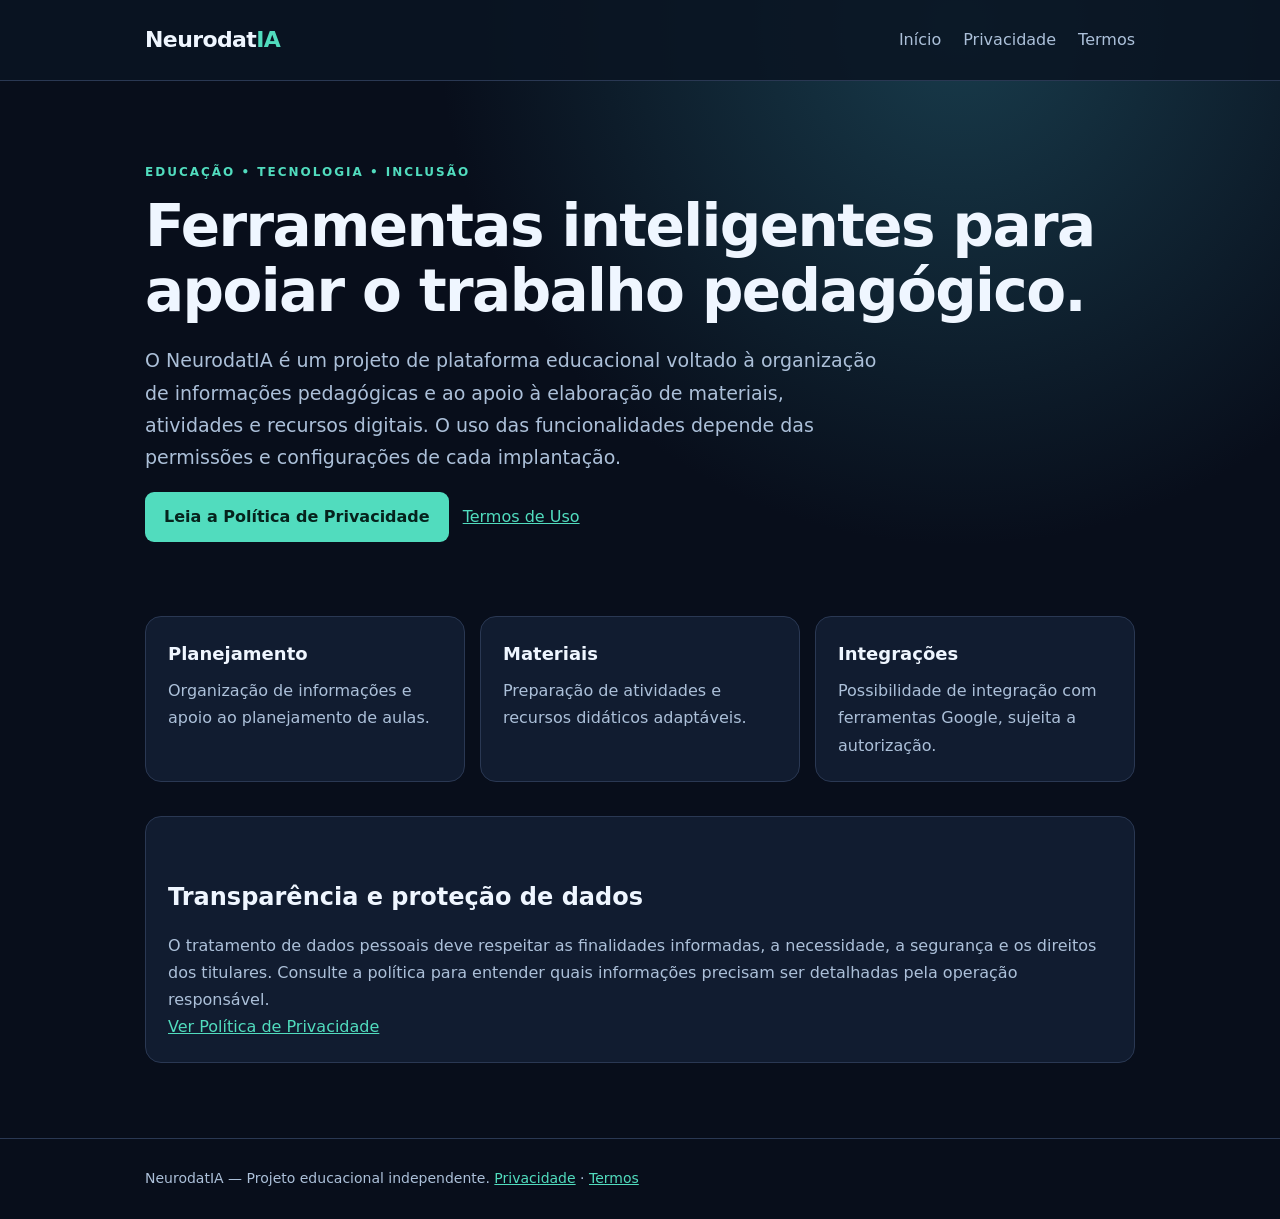
==== index.html @ 4f95ed51 "Add files via upload" ====
<!doctype html><html lang="pt-BR"><head><meta charset="utf-8"><meta name="viewport" content="width=device-width,initial-scale=1"><meta name="description" content="NeurodatIA: plataforma educacional de apoio ao planejamento pedagógico, adaptação de atividades e recursos digitais."><title>NeurodatIA | Plataforma educacional</title><link rel="stylesheet" href="style.css"></head><body><header><nav class="wrap"><a class="brand" href="index.html">Neurodat<span>IA</span></a><div class="links"><a href="index.html">Início</a><a href="privacidade.html">Privacidade</a><a href="termos.html">Termos</a></div></nav></header><main class="wrap"><div class="hero"><div class="eyebrow">Educação • Tecnologia • Inclusão</div><h1>Ferramentas inteligentes para apoiar o trabalho pedagógico.</h1><p class="lead">O NeurodatIA é um projeto de plataforma educacional voltado à organização de informações pedagógicas e ao apoio à elaboração de materiais, atividades e recursos digitais. O uso das funcionalidades depende das permissões e configurações de cada implantação.</p><a class="button" href="privacidade.html">Leia a Política de Privacidade</a><a class="secondary" href="termos.html">Termos de Uso</a></div><div class="grid"><div class="panel"><h3>Planejamento</h3><p>Organização de informações e apoio ao planejamento de aulas.</p></div><div class="panel"><h3>Materiais</h3><p>Preparação de atividades e recursos didáticos adaptáveis.</p></div><div class="panel"><h3>Integrações</h3><p>Possibilidade de integração com ferramentas Google, sujeita a autorização.</p></div></div><section class="panel"><h2>Transparência e proteção de dados</h2><p>O tratamento de dados pessoais deve respeitar as finalidades informadas, a necessidade, a segurança e os direitos dos titulares. Consulte a política para entender quais informações precisam ser detalhadas pela operação responsável.</p><p><a href="privacidade.html">Ver Política de Privacidade</a></p></section></main><footer><div class="wrap">NeurodatIA — Projeto educacional independente. <a href="privacidade.html">Privacidade</a> · <a href="termos.html">Termos</a></div></footer></body></html>
---- style.css ----
:root{color-scheme:dark;--bg:#080e1b;--panel:#111c30;--line:#2a3853;--txt:#eff6ff;--muted:#acc0d9;--accent:#51dcbe}*{box-sizing:border-box}body{margin:0;background:radial-gradient(circle at 75% 2%,#183b4b,transparent 34%),var(--bg);font:16px/1.7 system-ui,-apple-system,Segoe UI,sans-serif;color:var(--txt)}a{color:var(--accent)}.wrap{width:min(100% - 40px,990px);margin:auto}header{border-bottom:1px solid var(--line);background:#0a1422dd}nav{min-height:80px;display:flex;justify-content:space-between;align-items:center;gap:22px;flex-wrap:wrap}.brand{font-size:22px;font-weight:800;letter-spacing:-.6px;text-decoration:none;color:var(--txt)}.brand span{color:var(--accent)}.links{display:flex;gap:22px;flex-wrap:wrap}.links a{text-decoration:none;color:var(--muted)}.links a:hover{color:var(--accent)}main{padding:65px 0 75px}h1{font-size:clamp(34px,5vw,58px);line-height:1.12;letter-spacing:-1.6px;margin:12px 0 20px}h2{font-size:24px;margin:38px 0 14px}h3{font-size:18px}p,li{color:var(--muted)}.eyebrow{color:var(--accent);text-transform:uppercase;letter-spacing:2px;font-weight:700;font-size:12px}.lead{font-size:19px;max-width:740px}.hero{padding:16px 0 40px}.pill{background:#143b41;color:#99ffe6;border:1px solid #27635d;display:inline-block;border-radius:999px;padding:4px 13px;font-size:13px}.grid{display:grid;grid-template-columns:repeat(3,minmax(0,1fr));gap:15px;margin:34px 0}.panel{background:var(--panel);border:1px solid var(--line);border-radius:16px;padding:22px}.panel h3{margin:0 0 8px}.panel p{margin:0}.article{max-width:820px}.article section{border-bottom:1px solid var(--line);padding-bottom:15px}.notice{background:#352c1d;border:1px solid #745523;color:#ffe2a3;padding:16px 18px;border-radius:12px}.notice strong{color:#fff0c9}footer{border-top:1px solid var(--line);padding:28px 0;color:var(--muted);font-size:14px}.button{display:inline-block;text-decoration:none;color:#06231d;background:var(--accent);padding:11px 19px;border-radius:9px;font-weight:700}.secondary{display:inline-block;margin-left:14px}@media(max-width:700px){.grid{grid-template-columns:1fr}nav{padding:17px 0}main{padding:35px 0}.secondary{margin:14px 0 0;display:block}}
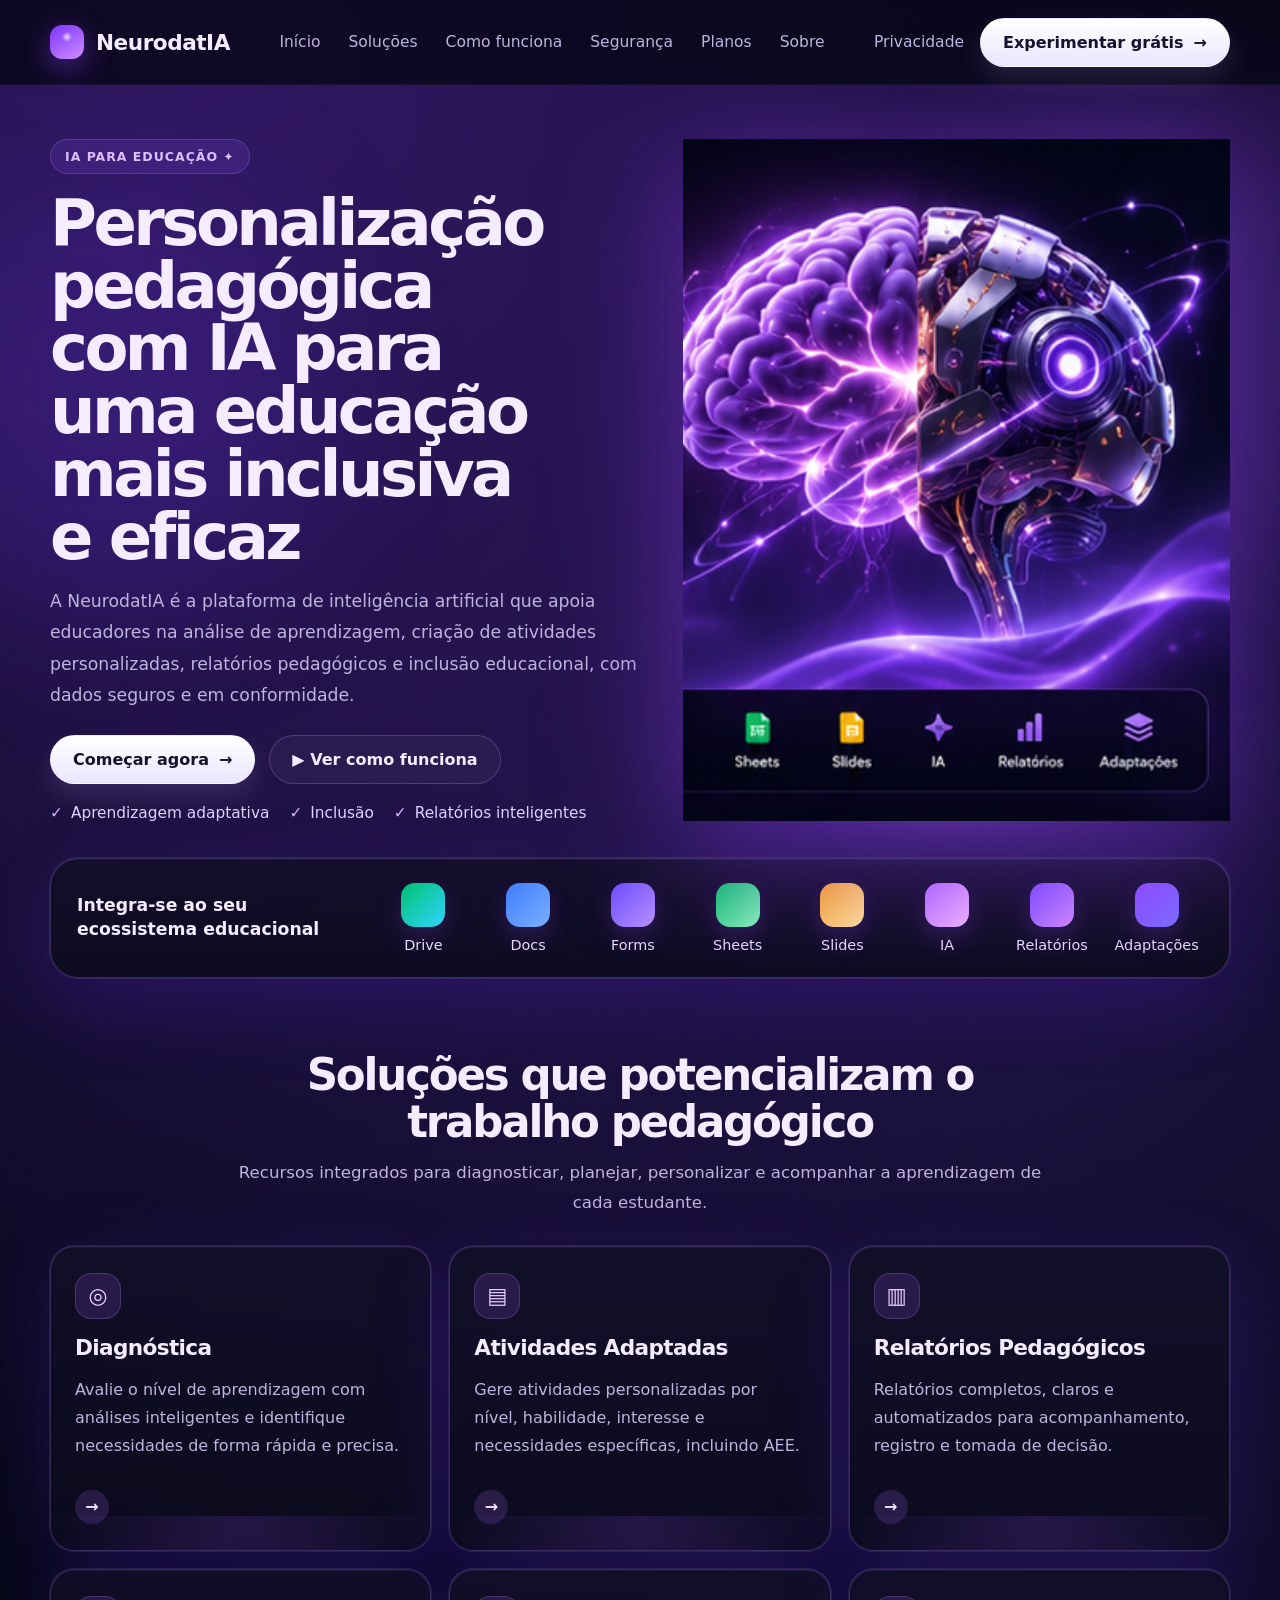
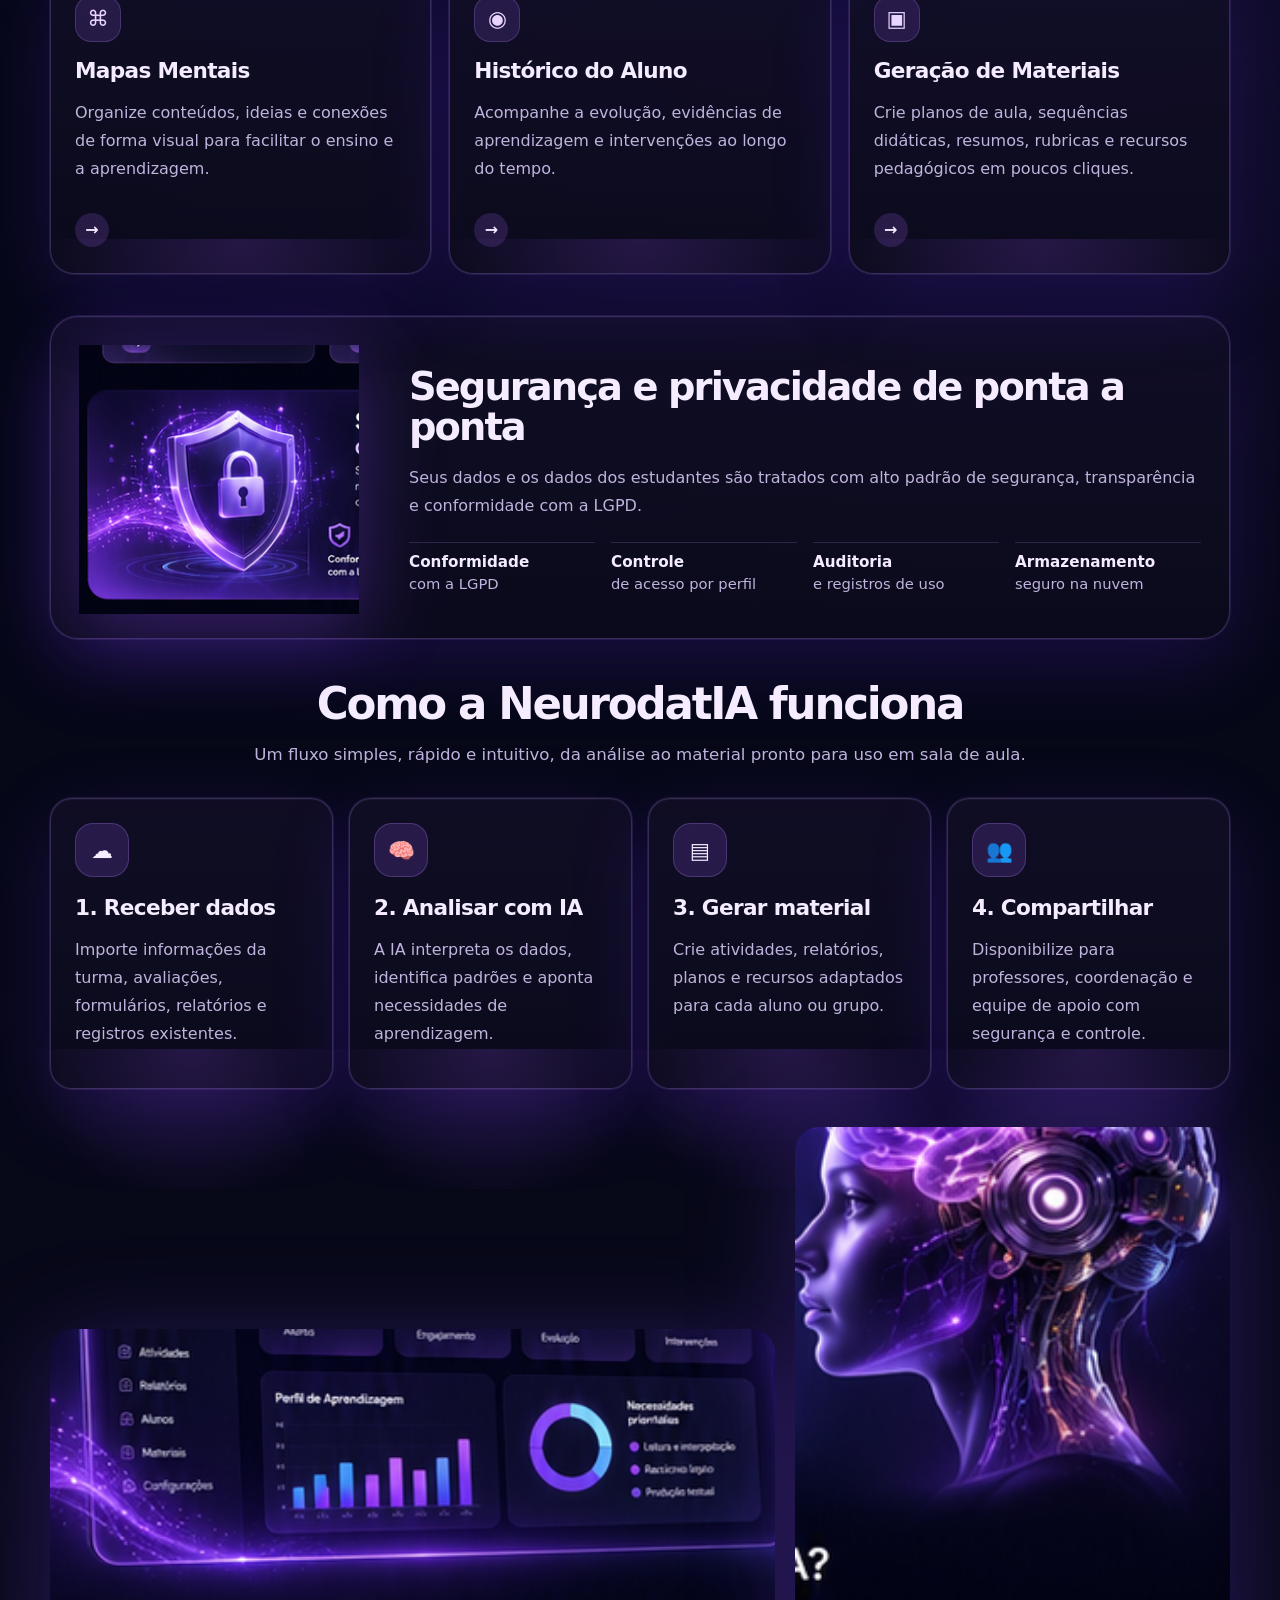
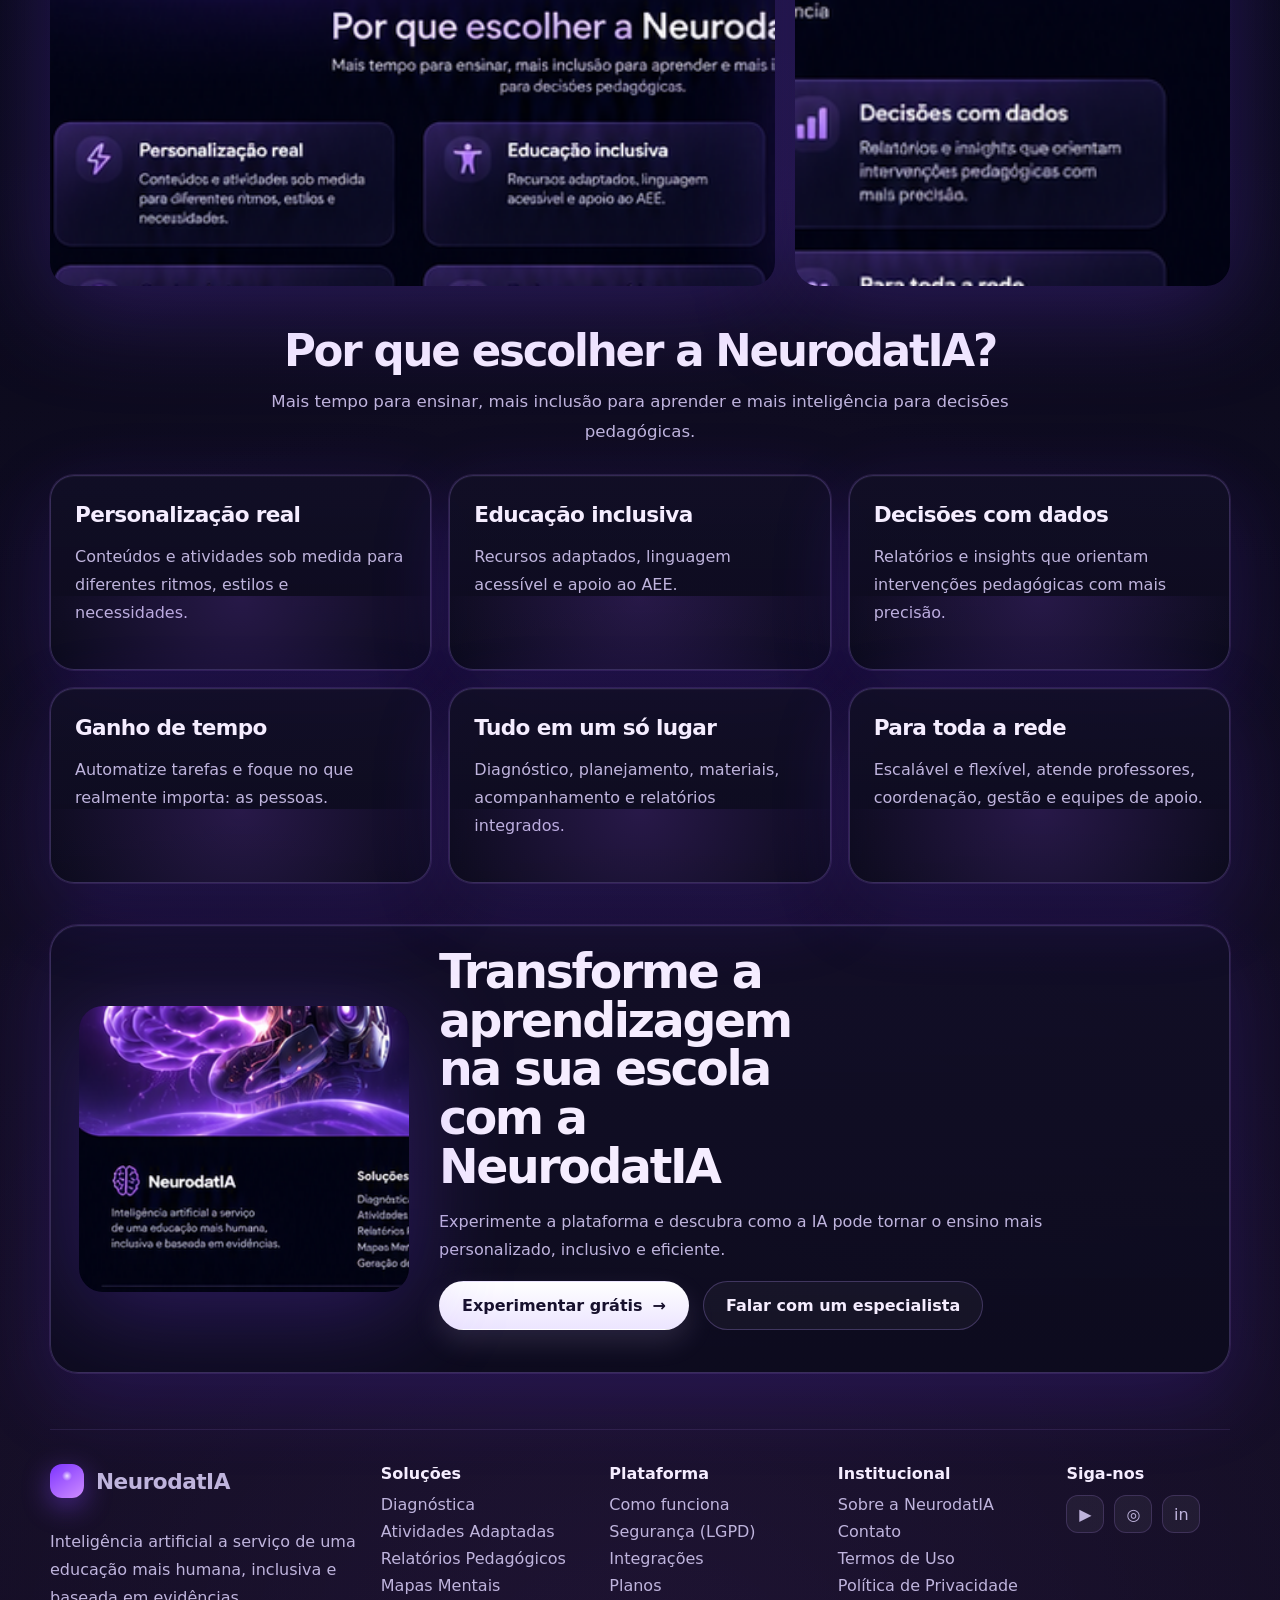
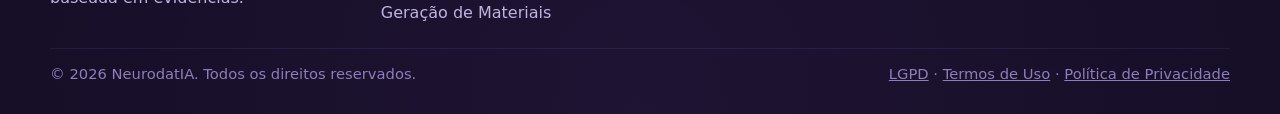
==== commit 1545b5ad: "Add files via upload" ====
--- a/index.html
+++ b/index.html
@@ -1 +1,203 @@
-<!doctype html><html lang="pt-BR"><head><meta charset="utf-8"><meta name="viewport" content="width=device-width,initial-scale=1"><meta name="description" content="NeurodatIA: plataforma educacional de apoio ao planejamento pedagógico, adaptação de atividades e recursos digitais."><title>NeurodatIA | Plataforma educacional</title><link rel="stylesheet" href="style.css"></head><body><header><nav class="wrap"><a class="brand" href="index.html">Neurodat<span>IA</span></a><div class="links"><a href="index.html">Início</a><a href="privacidade.html">Privacidade</a><a href="termos.html">Termos</a></div></nav></header><main class="wrap"><div class="hero"><div class="eyebrow">Educação • Tecnologia • Inclusão</div><h1>Ferramentas inteligentes para apoiar o trabalho pedagógico.</h1><p class="lead">O NeurodatIA é um projeto de plataforma educacional voltado à organização de informações pedagógicas e ao apoio à elaboração de materiais, atividades e recursos digitais. O uso das funcionalidades depende das permissões e configurações de cada implantação.</p><a class="button" href="privacidade.html">Leia a Política de Privacidade</a><a class="secondary" href="termos.html">Termos de Uso</a></div><div class="grid"><div class="panel"><h3>Planejamento</h3><p>Organização de informações e apoio ao planejamento de aulas.</p></div><div class="panel"><h3>Materiais</h3><p>Preparação de atividades e recursos didáticos adaptáveis.</p></div><div class="panel"><h3>Integrações</h3><p>Possibilidade de integração com ferramentas Google, sujeita a autorização.</p></div></div><section class="panel"><h2>Transparência e proteção de dados</h2><p>O tratamento de dados pessoais deve respeitar as finalidades informadas, a necessidade, a segurança e os direitos dos titulares. Consulte a política para entender quais informações precisam ser detalhadas pela operação responsável.</p><p><a href="privacidade.html">Ver Política de Privacidade</a></p></section></main><footer><div class="wrap">NeurodatIA — Projeto educacional independente. <a href="privacidade.html">Privacidade</a> · <a href="termos.html">Termos</a></div></footer></body></html>
+<!doctype html>
+<html lang="pt-BR">
+<head>
+  <meta charset="utf-8">
+  <meta name="viewport" content="width=device-width, initial-scale=1">
+  <meta name="description" content="NeurodatIA: plataforma de IA para personalização pedagógica, inclusão, relatórios e geração de materiais educacionais.">
+  <title>NeurodatIA | Personalização pedagógica com IA</title>
+  <link rel="stylesheet" href="style.css">
+</head>
+<body>
+  <div class="site-shell">
+    <header class="site-header">
+      <div class="wrap nav-wrap">
+        <a class="brand" href="index.html" aria-label="NeurodatIA">
+          <span class="brand-mark"></span>
+          <span class="brand-text">NeurodatIA</span>
+        </a>
+        <nav class="main-nav" aria-label="principal">
+          <a href="#inicio">Início</a>
+          <a href="#solucoes">Soluções</a>
+          <a href="#como-funciona">Como funciona</a>
+          <a href="#seguranca">Segurança</a>
+          <a href="#planos">Planos</a>
+          <a href="#sobre">Sobre</a>
+        </nav>
+        <div class="nav-actions">
+          <a class="ghost-link" href="privacidade.html">Privacidade</a>
+          <a class="button button-light" href="#cta-final">Experimentar grátis <span>→</span></a>
+        </div>
+      </div>
+    </header>
+
+    <main>
+      <section class="hero wrap" id="inicio">
+        <div class="hero-copy">
+          <div class="pill">IA PARA EDUCAÇÃO ✦</div>
+          <h1>Personalização pedagógica com IA para uma educação mais inclusiva e eficaz</h1>
+          <p class="lead">A NeurodatIA é a plataforma de inteligência artificial que apoia educadores na análise de aprendizagem, criação de atividades personalizadas, relatórios pedagógicos e inclusão educacional, com dados seguros e em conformidade.</p>
+          <div class="hero-actions">
+            <a class="button button-light" href="#cta-final">Começar agora <span>→</span></a>
+            <a class="button button-outline" href="#como-funciona">▶ Ver como funciona</a>
+          </div>
+          <ul class="check-list">
+            <li>Aprendizagem adaptativa</li>
+            <li>Inclusão</li>
+            <li>Relatórios inteligentes</li>
+          </ul>
+        </div>
+        <div class="hero-art">
+          <img src="assets/hero-brain.png" alt="Cérebro humano fundindo com cérebro robótico" loading="eager">
+        </div>
+      </section>
+
+      <section class="integrations wrap glass-panel">
+        <div class="integration-title">Integra-se ao seu<br>ecossistema educacional</div>
+        <div class="integration-items">
+          <div class="integration-item"><span class="icon-square drive"></span><span>Drive</span></div>
+          <div class="integration-item"><span class="icon-square docs"></span><span>Docs</span></div>
+          <div class="integration-item"><span class="icon-square forms"></span><span>Forms</span></div>
+          <div class="integration-item"><span class="icon-square sheets"></span><span>Sheets</span></div>
+          <div class="integration-item"><span class="icon-square slides"></span><span>Slides</span></div>
+          <div class="integration-item"><span class="icon-square ia"></span><span>IA</span></div>
+          <div class="integration-item"><span class="icon-square report"></span><span>Relatórios</span></div>
+          <div class="integration-item"><span class="icon-square layers"></span><span>Adaptações</span></div>
+        </div>
+      </section>
+
+      <section class="section wrap" id="solucoes">
+        <div class="section-head center">
+          <h2>Soluções que potencializam o trabalho pedagógico</h2>
+          <p>Recursos integrados para diagnosticar, planejar, personalizar e acompanhar a aprendizagem de cada estudante.</p>
+        </div>
+        <div class="feature-grid three-col">
+          <article class="feature-card"><span class="card-icon">◎</span><h3>Diagnóstica</h3><p>Avalie o nível de aprendizagem com análises inteligentes e identifique necessidades de forma rápida e precisa.</p><a href="#cta-final">→</a></article>
+          <article class="feature-card"><span class="card-icon">▤</span><h3>Atividades Adaptadas</h3><p>Gere atividades personalizadas por nível, habilidade, interesse e necessidades específicas, incluindo AEE.</p><a href="#cta-final">→</a></article>
+          <article class="feature-card"><span class="card-icon">▥</span><h3>Relatórios Pedagógicos</h3><p>Relatórios completos, claros e automatizados para acompanhamento, registro e tomada de decisão.</p><a href="#cta-final">→</a></article>
+          <article class="feature-card"><span class="card-icon">⌘</span><h3>Mapas Mentais</h3><p>Organize conteúdos, ideias e conexões de forma visual para facilitar o ensino e a aprendizagem.</p><a href="#cta-final">→</a></article>
+          <article class="feature-card"><span class="card-icon">◉</span><h3>Histórico do Aluno</h3><p>Acompanhe a evolução, evidências de aprendizagem e intervenções ao longo do tempo.</p><a href="#cta-final">→</a></article>
+          <article class="feature-card"><span class="card-icon">▣</span><h3>Geração de Materiais</h3><p>Crie planos de aula, sequências didáticas, resumos, rubricas e recursos pedagógicos em poucos cliques.</p><a href="#cta-final">→</a></article>
+        </div>
+      </section>
+
+      <section class="section wrap" id="seguranca">
+        <div class="security-panel glass-panel">
+          <div class="security-art">
+            <img src="assets/security-shield.png" alt="Escudo de segurança e privacidade" loading="lazy">
+          </div>
+          <div class="security-copy">
+            <h2>Segurança e privacidade de ponta a ponta</h2>
+            <p>Seus dados e os dados dos estudantes são tratados com alto padrão de segurança, transparência e conformidade com a LGPD.</p>
+            <div class="mini-features">
+              <div><strong>Conformidade</strong><span>com a LGPD</span></div>
+              <div><strong>Controle</strong><span>de acesso por perfil</span></div>
+              <div><strong>Auditoria</strong><span>e registros de uso</span></div>
+              <div><strong>Armazenamento</strong><span>seguro na nuvem</span></div>
+            </div>
+          </div>
+        </div>
+      </section>
+
+      <section class="section wrap" id="como-funciona">
+        <div class="section-head center">
+          <h2>Como a NeurodatIA funciona</h2>
+          <p>Um fluxo simples, rápido e intuitivo, da análise ao material pronto para uso em sala de aula.</p>
+        </div>
+        <div class="steps-grid">
+          <article class="step-card"><div class="step-icon">☁</div><h3>1. Receber dados</h3><p>Importe informações da turma, avaliações, formulários, relatórios e registros existentes.</p></article>
+          <article class="step-card"><div class="step-icon">🧠</div><h3>2. Analisar com IA</h3><p>A IA interpreta os dados, identifica padrões e aponta necessidades de aprendizagem.</p></article>
+          <article class="step-card"><div class="step-icon">▤</div><h3>3. Gerar material</h3><p>Crie atividades, relatórios, planos e recursos adaptados para cada aluno ou grupo.</p></article>
+          <article class="step-card"><div class="step-icon">👥</div><h3>4. Compartilhar</h3><p>Disponibilize para professores, coordenação e equipe de apoio com segurança e controle.</p></article>
+        </div>
+      </section>
+
+      <section class="section wrap showcase">
+        <div class="dashboard-panel">
+          <img src="assets/dashboard-preview.png" alt="Prévia do painel da plataforma NeurodatIA" loading="lazy">
+        </div>
+        <div class="profile-art">
+          <img src="assets/profile-brain.png" alt="Perfil humano com cérebro robótico iluminado" loading="lazy">
+        </div>
+      </section>
+
+      <section class="section wrap" id="sobre">
+        <div class="section-head center">
+          <h2>Por que escolher a NeurodatIA?</h2>
+          <p>Mais tempo para ensinar, mais inclusão para aprender e mais inteligência para decisões pedagógicas.</p>
+        </div>
+        <div class="feature-grid benefits-grid">
+          <article class="benefit-card"><h3>Personalização real</h3><p>Conteúdos e atividades sob medida para diferentes ritmos, estilos e necessidades.</p></article>
+          <article class="benefit-card"><h3>Educação inclusiva</h3><p>Recursos adaptados, linguagem acessível e apoio ao AEE.</p></article>
+          <article class="benefit-card"><h3>Decisões com dados</h3><p>Relatórios e insights que orientam intervenções pedagógicas com mais precisão.</p></article>
+          <article class="benefit-card"><h3>Ganho de tempo</h3><p>Automatize tarefas e foque no que realmente importa: as pessoas.</p></article>
+          <article class="benefit-card"><h3>Tudo em um só lugar</h3><p>Diagnóstico, planejamento, materiais, acompanhamento e relatórios integrados.</p></article>
+          <article class="benefit-card"><h3>Para toda a rede</h3><p>Escalável e flexível, atende professores, coordenação, gestão e equipes de apoio.</p></article>
+        </div>
+      </section>
+
+      <section class="section wrap" id="cta-final">
+        <div class="cta-panel glass-panel">
+          <div class="cta-art"><img src="assets/cta-brain.png" alt="Cérebro biológico e robótico" loading="lazy"></div>
+          <div class="cta-copy">
+            <h2>Transforme a aprendizagem na sua escola com a NeurodatIA</h2>
+            <p>Experimente a plataforma e descubra como a IA pode tornar o ensino mais personalizado, inclusivo e eficiente.</p>
+            <div class="hero-actions">
+              <a class="button button-light" href="mailto:zeckyma@gmail.com?subject=Quero%20testar%20o%20NeurodatIA">Experimentar grátis <span>→</span></a>
+              <a class="button button-outline" href="mailto:zeckyma@gmail.com?subject=Falar%20com%20um%20especialista">Falar com um especialista</a>
+            </div>
+          </div>
+        </div>
+      </section>
+    </main>
+
+    <footer class="site-footer" id="planos">
+      <div class="wrap footer-grid">
+        <div>
+          <a class="brand footer-brand" href="index.html"><span class="brand-mark"></span><span class="brand-text">NeurodatIA</span></a>
+          <p>Inteligência artificial a serviço de uma educação mais humana, inclusiva e baseada em evidências.</p>
+        </div>
+        <div>
+          <h3>Soluções</h3>
+          <ul>
+            <li>Diagnóstica</li>
+            <li>Atividades Adaptadas</li>
+            <li>Relatórios Pedagógicos</li>
+            <li>Mapas Mentais</li>
+            <li>Geração de Materiais</li>
+          </ul>
+        </div>
+        <div>
+          <h3>Plataforma</h3>
+          <ul>
+            <li><a href="#como-funciona">Como funciona</a></li>
+            <li><a href="#seguranca">Segurança (LGPD)</a></li>
+            <li>Integrações</li>
+            <li>Planos</li>
+          </ul>
+        </div>
+        <div>
+          <h3>Institucional</h3>
+          <ul>
+            <li><a href="#sobre">Sobre a NeurodatIA</a></li>
+            <li><a href="mailto:zeckyma@gmail.com">Contato</a></li>
+            <li><a href="termos.html">Termos de Uso</a></li>
+            <li><a href="privacidade.html">Política de Privacidade</a></li>
+          </ul>
+        </div>
+        <div>
+          <h3>Siga-nos</h3>
+          <div class="socials">
+            <a href="#" aria-label="YouTube">▶</a>
+            <a href="#" aria-label="Instagram">◎</a>
+            <a href="#" aria-label="LinkedIn">in</a>
+          </div>
+        </div>
+      </div>
+      <div class="wrap footer-bottom">
+        <span>© 2026 NeurodatIA. Todos os direitos reservados.</span>
+        <span><a href="privacidade.html">LGPD</a> · <a href="termos.html">Termos de Uso</a> · <a href="privacidade.html">Política de Privacidade</a></span>
+      </div>
+    </footer>
+  </div>
+</body>
+</html>
--- a/style.css
+++ b/style.css
@@ -1 +1,170 @@
-:root{color-scheme:dark;--bg:#080e1b;--panel:#111c30;--line:#2a3853;--txt:#eff6ff;--muted:#acc0d9;--accent:#51dcbe}*{box-sizing:border-box}body{margin:0;background:radial-gradient(circle at 75% 2%,#183b4b,transparent 34%),var(--bg);font:16px/1.7 system-ui,-apple-system,Segoe UI,sans-serif;color:var(--txt)}a{color:var(--accent)}.wrap{width:min(100% - 40px,990px);margin:auto}header{border-bottom:1px solid var(--line);background:#0a1422dd}nav{min-height:80px;display:flex;justify-content:space-between;align-items:center;gap:22px;flex-wrap:wrap}.brand{font-size:22px;font-weight:800;letter-spacing:-.6px;text-decoration:none;color:var(--txt)}.brand span{color:var(--accent)}.links{display:flex;gap:22px;flex-wrap:wrap}.links a{text-decoration:none;color:var(--muted)}.links a:hover{color:var(--accent)}main{padding:65px 0 75px}h1{font-size:clamp(34px,5vw,58px);line-height:1.12;letter-spacing:-1.6px;margin:12px 0 20px}h2{font-size:24px;margin:38px 0 14px}h3{font-size:18px}p,li{color:var(--muted)}.eyebrow{color:var(--accent);text-transform:uppercase;letter-spacing:2px;font-weight:700;font-size:12px}.lead{font-size:19px;max-width:740px}.hero{padding:16px 0 40px}.pill{background:#143b41;color:#99ffe6;border:1px solid #27635d;display:inline-block;border-radius:999px;padding:4px 13px;font-size:13px}.grid{display:grid;grid-template-columns:repeat(3,minmax(0,1fr));gap:15px;margin:34px 0}.panel{background:var(--panel);border:1px solid var(--line);border-radius:16px;padding:22px}.panel h3{margin:0 0 8px}.panel p{margin:0}.article{max-width:820px}.article section{border-bottom:1px solid var(--line);padding-bottom:15px}.notice{background:#352c1d;border:1px solid #745523;color:#ffe2a3;padding:16px 18px;border-radius:12px}.notice strong{color:#fff0c9}footer{border-top:1px solid var(--line);padding:28px 0;color:var(--muted);font-size:14px}.button{display:inline-block;text-decoration:none;color:#06231d;background:var(--accent);padding:11px 19px;border-radius:9px;font-weight:700}.secondary{display:inline-block;margin-left:14px}@media(max-width:700px){.grid{grid-template-columns:1fr}nav{padding:17px 0}main{padding:35px 0}.secondary{margin:14px 0 0;display:block}}
+:root{
+  color-scheme:dark;
+  --bg:#060714;
+  --bg-alt:#090b1f;
+  --panel:rgba(19,18,44,.72);
+  --panel-strong:rgba(28,21,67,.86);
+  --line:rgba(181,145,255,.24);
+  --text:#f5edff;
+  --muted:#bfb4dd;
+  --soft:#8e7db9;
+  --accent:#8e45ff;
+  --accent-2:#cd93ff;
+  --glow:0 0 0 1px rgba(196,142,255,.12),0 25px 80px rgba(104,42,255,.18),inset 0 1px 0 rgba(255,255,255,.04);
+  --radius:28px;
+  --radius-md:22px;
+  --radius-sm:16px;
+  --wrap:min(1180px,calc(100% - 40px));
+}
+*{box-sizing:border-box}
+html{scroll-behavior:smooth}
+body{
+  margin:0;
+  font-family:Inter, ui-sans-serif, system-ui, -apple-system, BlinkMacSystemFont, "Segoe UI", sans-serif;
+  color:var(--text);
+  background:
+    radial-gradient(circle at 15% 0%, rgba(137,60,255,.34), transparent 30%),
+    radial-gradient(circle at 85% 20%, rgba(131,70,255,.16), transparent 32%),
+    radial-gradient(circle at 50% 100%, rgba(181,102,255,.15), transparent 40%),
+    linear-gradient(180deg,#040513 0%,#050716 30%,#070818 60%,#04050f 100%);
+}
+a{color:inherit}
+img{max-width:100%;display:block}
+.wrap{width:var(--wrap);margin:auto}
+.site-shell{position:relative;overflow:hidden}
+.site-shell:before,.site-shell:after{content:"";position:fixed;z-index:-1;border-radius:999px;filter:blur(80px);opacity:.55;pointer-events:none}
+.site-shell:before{width:440px;height:440px;left:-120px;top:180px;background:rgba(122,59,255,.35)}
+.site-shell:after{width:520px;height:520px;right:-200px;top:50px;background:rgba(160,77,255,.26)}
+
+.site-header{position:sticky;top:0;z-index:20;background:rgba(4,5,15,.72);backdrop-filter:blur(14px);border-bottom:1px solid rgba(162,128,255,.08)}
+.nav-wrap{display:flex;align-items:center;justify-content:space-between;gap:28px;min-height:84px}
+.brand{display:inline-flex;align-items:center;gap:12px;text-decoration:none;color:var(--text);font-weight:800;letter-spacing:-.03em}
+.brand-mark{width:34px;height:34px;border-radius:12px;display:inline-block;background:
+ radial-gradient(circle at 50% 35%, rgba(255,255,255,.8), transparent 18%),
+ linear-gradient(145deg,#7c33ff,#cf8dff); box-shadow:0 8px 28px rgba(133,68,255,.48)}
+.brand-text{font-size:1.35rem}
+.main-nav{display:flex;gap:28px;flex-wrap:wrap}
+.main-nav a,.ghost-link{color:var(--muted);text-decoration:none;font-size:.97rem}
+.main-nav a:hover,.ghost-link:hover{color:#fff}
+.nav-actions{display:flex;align-items:center;gap:16px}
+
+.button{display:inline-flex;align-items:center;justify-content:center;gap:10px;padding:14px 22px;border-radius:999px;text-decoration:none;font-weight:700;border:1px solid transparent;transition:.2s transform,.2s box-shadow,.2s background,.2s color}
+.button:hover{transform:translateY(-1px)}
+.button-light{background:linear-gradient(180deg,#ffffff 0%,#ece5ff 100%);color:#17112d;box-shadow:0 12px 28px rgba(216,192,255,.14)}
+.button-outline{background:rgba(255,255,255,.04);border-color:rgba(185,150,255,.26);color:var(--text)}
+.button-outline:hover{background:rgba(255,255,255,.08)}
+.pill{display:inline-flex;align-items:center;gap:8px;padding:9px 14px;border-radius:999px;background:rgba(152,94,255,.14);border:1px solid rgba(195,145,255,.22);font-size:.78rem;font-weight:800;letter-spacing:.08em;color:#dcbfff;text-transform:uppercase}
+
+.hero{padding:54px 0 28px;display:grid;grid-template-columns:1.05fr .95fr;gap:28px;align-items:center}
+.hero-copy h1{font-size:clamp(2.7rem,5vw,4.55rem);line-height:.98;letter-spacing:-.055em;margin:18px 0 18px;max-width:11ch}
+.lead{max-width:60ch;color:var(--muted);font-size:1.08rem;line-height:1.8;margin:0 0 24px}
+.hero-actions{display:flex;flex-wrap:wrap;gap:14px;margin-bottom:20px}
+.check-list{display:flex;gap:20px;list-style:none;padding:0;margin:0;flex-wrap:wrap;color:#ddd2ff;font-size:.96rem}
+.check-list li:before{content:"✓";display:inline-block;margin-right:8px;color:#d6b4ff}
+.hero-art{position:relative;min-height:430px;display:flex;align-items:center;justify-content:center}
+.hero-art:before{content:"";position:absolute;inset:auto 0 0 0;height:120px;background:radial-gradient(circle at 50% 0%, rgba(175,108,255,.55), transparent 65%);filter:blur(30px)}
+.hero-art img{width:min(100%,560px);filter:drop-shadow(0 24px 64px rgba(147,63,255,.5))}
+
+.glass-panel,.feature-card,.step-card,.benefit-card,.doc-shell,.table-wrap,.notice{background:linear-gradient(180deg,rgba(18,15,39,.8),rgba(12,11,29,.9));border:1px solid var(--line);box-shadow:var(--glow);border-radius:var(--radius)}
+.integrations{display:grid;grid-template-columns:280px 1fr;gap:20px;align-items:center;padding:24px 26px;margin:8px auto 50px}
+.integration-title{font-weight:700;font-size:1.08rem;line-height:1.35}
+.integration-items{display:grid;grid-template-columns:repeat(8,minmax(0,1fr));gap:12px}
+.integration-item{display:grid;justify-items:center;gap:10px;color:#e9dbff;font-size:.9rem;text-align:center}
+.icon-square{width:44px;height:44px;border-radius:14px;display:block;box-shadow:0 10px 25px rgba(145,74,255,.22)}
+.drive{background:linear-gradient(135deg,#00c26e,#2fd4ff)}
+.docs{background:linear-gradient(135deg,#3f7cff,#7ab0ff)}
+.forms{background:linear-gradient(135deg,#6d4cff,#b992ff)}
+.sheets{background:linear-gradient(135deg,#11bf71,#89f0bb)}
+.slides{background:linear-gradient(135deg,#f9a327,#ffe1a0)}
+.ia{background:linear-gradient(135deg,#b36cff,#f0b7ff)}
+.report{background:linear-gradient(135deg,#7e4dff,#d189ff)}
+.layers{background:linear-gradient(135deg,#8d4dff,#7a6dff)}
+
+.section{padding:24px 0 18px}
+.section-head{margin:0 auto 28px;max-width:820px}
+.section-head.center{text-align:center}
+.section-head h2{font-size:clamp(2rem,3.4vw,3rem);line-height:1.08;letter-spacing:-.05em;margin:0 0 12px}
+.section-head p{margin:0;color:var(--muted);font-size:1.04rem;line-height:1.8}
+.feature-grid{display:grid;gap:18px}
+.three-col,.benefits-grid{grid-template-columns:repeat(3,minmax(0,1fr))}
+.feature-card,.benefit-card{padding:26px 24px;position:relative;overflow:hidden;border-radius:24px}
+.feature-card:before,.benefit-card:before,.step-card:before{content:"";position:absolute;inset:auto -15% -35% -15%;height:140px;background:radial-gradient(circle at 50% 0%, rgba(155,82,255,.18), transparent 70%)}
+.feature-card h3,.benefit-card h3,.step-card h3{margin:0 0 10px;font-size:1.35rem;letter-spacing:-.03em}
+.feature-card p,.benefit-card p,.step-card p,.security-copy p,.footer-grid p,.doc-shell p,.doc-shell li,.doc-shell td{color:var(--muted);line-height:1.75}
+.feature-card a{display:inline-flex;align-items:center;justify-content:center;width:34px;height:34px;border-radius:999px;background:rgba(165,104,255,.18);text-decoration:none;margin-top:14px;color:#f4e8ff;font-weight:700}
+.card-icon{display:inline-flex;align-items:center;justify-content:center;width:46px;height:46px;border-radius:16px;background:rgba(159,94,255,.16);border:1px solid rgba(185,150,255,.22);margin-bottom:16px;color:#e8d4ff;font-size:1.35rem}
+
+.security-panel{display:grid;grid-template-columns:300px 1fr;gap:30px;align-items:center;padding:28px 28px 24px}
+.security-art img{width:100%;max-width:280px;filter:drop-shadow(0 18px 40px rgba(140,68,255,.35))}
+.security-copy h2{font-size:clamp(2rem,3vw,2.7rem);line-height:1.05;letter-spacing:-.05em;margin:0 0 12px}
+.mini-features{display:grid;grid-template-columns:repeat(4,minmax(0,1fr));gap:16px;margin-top:22px}
+.mini-features div{padding-top:10px;border-top:1px solid rgba(196,159,255,.18)}
+.mini-features strong{display:block;font-size:.95rem}
+.mini-features span{display:block;color:var(--muted);font-size:.92rem;margin-top:4px}
+
+.steps-grid{display:grid;grid-template-columns:repeat(4,minmax(0,1fr));gap:16px}
+.step-card{padding:24px;border-radius:22px;position:relative}
+.step-icon{width:54px;height:54px;border-radius:18px;display:flex;align-items:center;justify-content:center;background:rgba(154,89,255,.18);border:1px solid rgba(192,148,255,.24);margin-bottom:18px;font-size:1.35rem}
+
+.showcase{display:grid;grid-template-columns:1.25fr .75fr;gap:20px;align-items:end;padding-top:20px}
+.dashboard-panel{position:relative}
+.dashboard-panel img,.profile-art img,.cta-art img{width:100%;border-radius:24px;filter:drop-shadow(0 18px 50px rgba(123,66,255,.28))}
+
+.cta-panel{display:grid;grid-template-columns:330px 1fr;gap:30px;align-items:center;padding:22px 28px;overflow:hidden}
+.cta-copy h2{font-size:clamp(2.2rem,3.7vw,3.4rem);line-height:1.03;letter-spacing:-.05em;margin:0 0 12px;max-width:12ch}
+.cta-copy p{color:var(--muted);line-height:1.8;max-width:60ch}
+
+.site-footer{padding:26px 0 32px;margin-top:12px}
+.footer-grid{display:grid;grid-template-columns:1.5fr 1fr 1fr 1fr .8fr;gap:24px;padding:34px 0 20px;border-top:1px solid rgba(170,140,255,.12)}
+.footer-grid h3{margin:0 0 12px;font-size:1rem}
+.footer-grid ul{list-style:none;padding:0;margin:0;display:grid;gap:8px}
+.footer-grid li,.footer-grid a{color:var(--muted);text-decoration:none}
+.footer-brand{margin-bottom:14px}
+.socials{display:flex;gap:10px;flex-wrap:wrap}
+.socials a{width:38px;height:38px;border-radius:12px;display:flex;align-items:center;justify-content:center;text-decoration:none;background:rgba(255,255,255,.05);border:1px solid rgba(186,148,255,.18)}
+.footer-bottom{padding-top:16px;border-top:1px solid rgba(170,140,255,.1);display:flex;justify-content:space-between;gap:18px;flex-wrap:wrap;color:var(--soft);font-size:.92rem}
+
+/* Articles */
+.article-page .hero-mini{padding:60px 0 18px}
+.article-page .hero-mini h1{font-size:clamp(2.3rem,4vw,3.8rem);line-height:1.05;letter-spacing:-.05em;margin:14px 0 8px}
+.doc-shell{padding:28px 28px 12px;margin:0 auto 40px;max-width:1100px}
+.doc-shell h2{font-size:1.7rem;letter-spacing:-.04em;margin:34px 0 10px}
+.doc-shell h3{font-size:1.15rem;margin:26px 0 10px}
+.doc-shell section{padding-bottom:14px;border-bottom:1px solid rgba(173,140,255,.1)}
+.doc-shell section:last-child{border-bottom:none}
+.notice{padding:18px 20px;border-radius:22px;margin:20px 0;color:#f8efff}
+.notice strong{display:block;margin-bottom:6px}
+.table-wrap{overflow:auto;border-radius:22px;margin:18px 0;padding:0}
+.table-wrap table{width:100%;border-collapse:collapse;min-width:760px}
+.table-wrap th,.table-wrap td{padding:15px 16px;text-align:left;border-bottom:1px solid rgba(173,140,255,.1);vertical-align:top}
+.table-wrap th{color:#fff;background:rgba(255,255,255,.03)}
+.toc{display:flex;gap:10px;flex-wrap:wrap;margin:18px 0 28px}
+.toc a{padding:10px 14px;border-radius:999px;text-decoration:none;background:rgba(255,255,255,.04);border:1px solid rgba(173,140,255,.16);color:#e8dcff}
+.summary-card{padding:22px;border-radius:24px;background:rgba(140,73,255,.08);border:1px solid rgba(182,149,255,.18);margin:16px 0 24px}
+.summary-card p{margin:.5em 0}
+.back-link{margin-top:28px;display:inline-flex;text-decoration:none;color:#ebdbff}
+
+@media (max-width: 1100px){
+  .hero{grid-template-columns:1fr;gap:14px;padding-top:40px}
+  .hero-art{min-height:auto}
+  .integrations{grid-template-columns:1fr}
+  .integration-items{grid-template-columns:repeat(4,minmax(0,1fr))}
+  .security-panel,.cta-panel,.showcase{grid-template-columns:1fr}
+  .three-col,.benefits-grid{grid-template-columns:repeat(2,minmax(0,1fr))}
+  .steps-grid{grid-template-columns:repeat(2,minmax(0,1fr))}
+  .footer-grid{grid-template-columns:repeat(2,minmax(0,1fr))}
+}
+@media (max-width: 760px){
+  .nav-wrap{flex-wrap:wrap;padding:14px 0}
+  .main-nav{display:none}
+  .hero-copy h1{max-width:none;font-size:clamp(2.35rem,10vw,3.4rem)}
+  .lead{font-size:1rem}
+  .integrations{padding:20px}
+  .integration-items{grid-template-columns:repeat(2,minmax(0,1fr))}
+  .three-col,.benefits-grid,.steps-grid,.footer-grid,.mini-features{grid-template-columns:1fr}
+  .feature-card,.benefit-card,.step-card,.doc-shell{padding:22px}
+  .security-panel{padding:22px}
+  .cta-panel{padding:22px}
+  .cta-copy h2{max-width:none}
+  .footer-bottom{font-size:.88rem}
+}
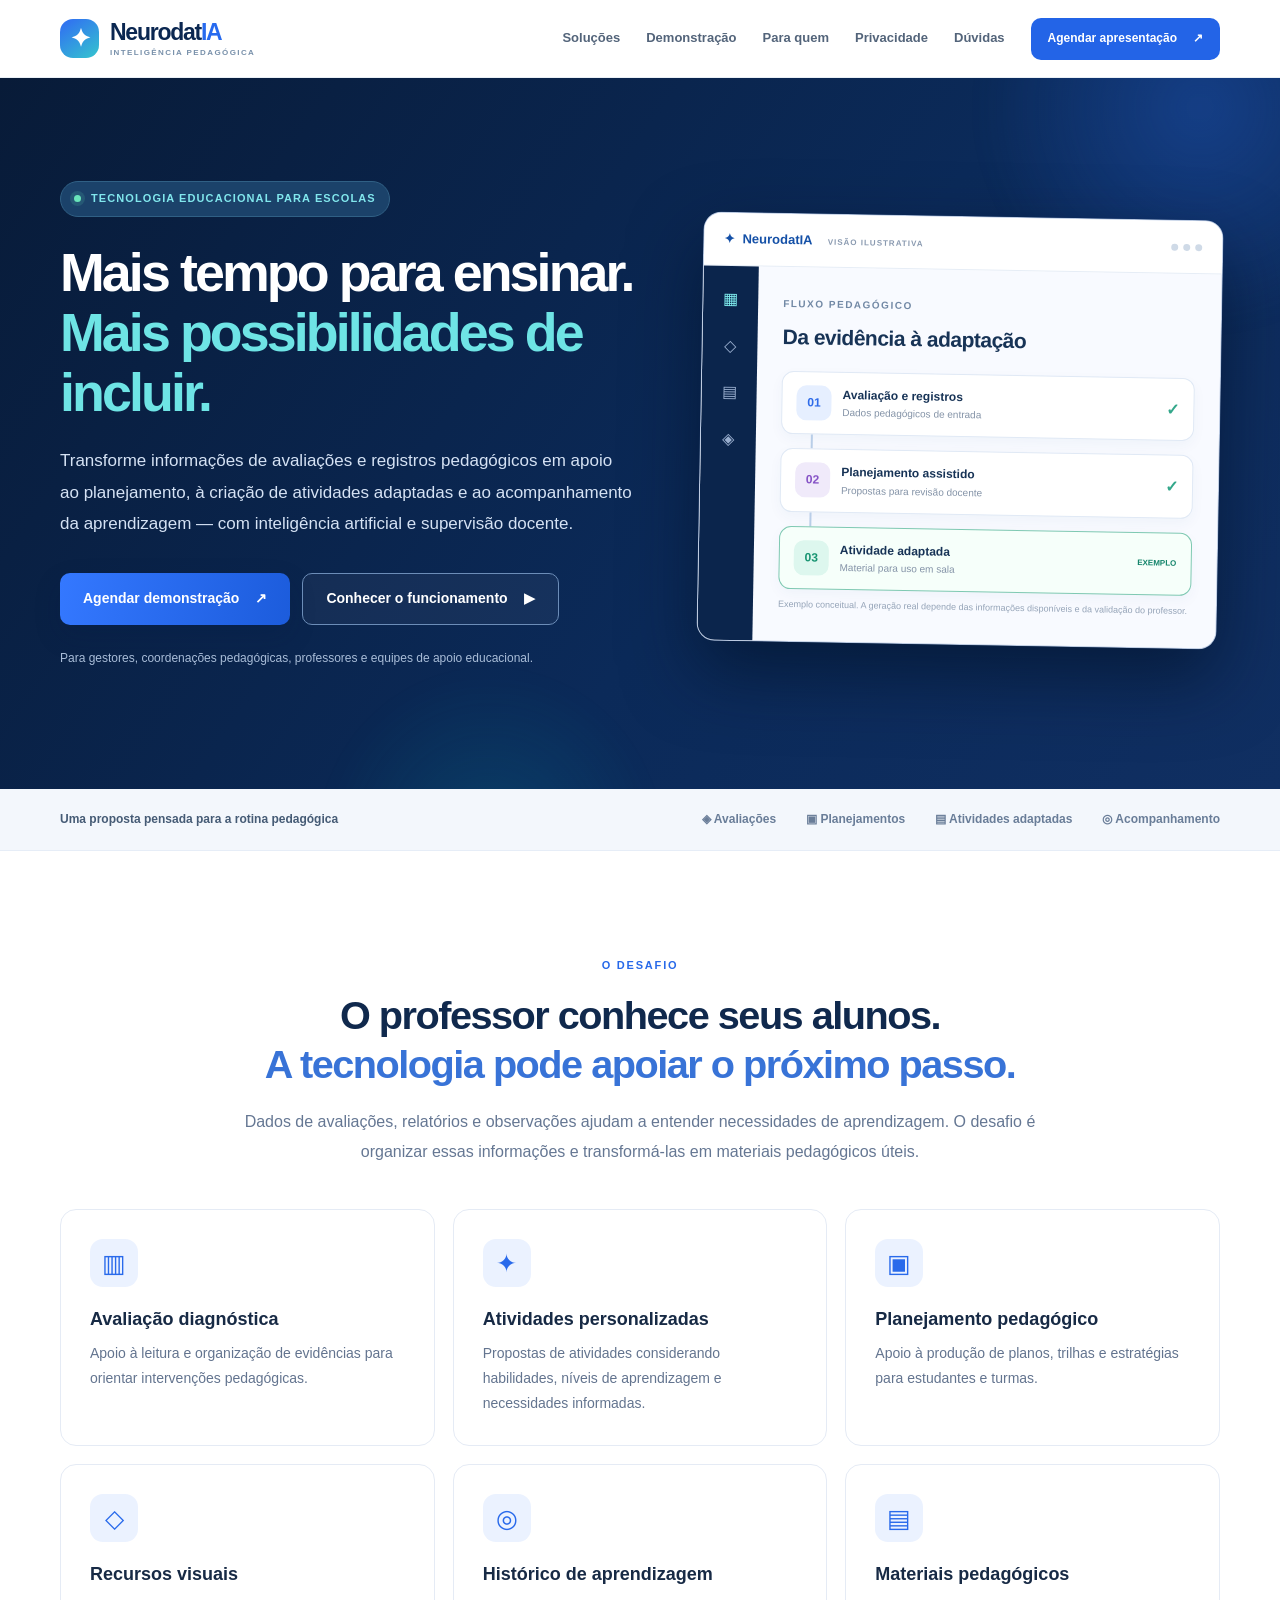
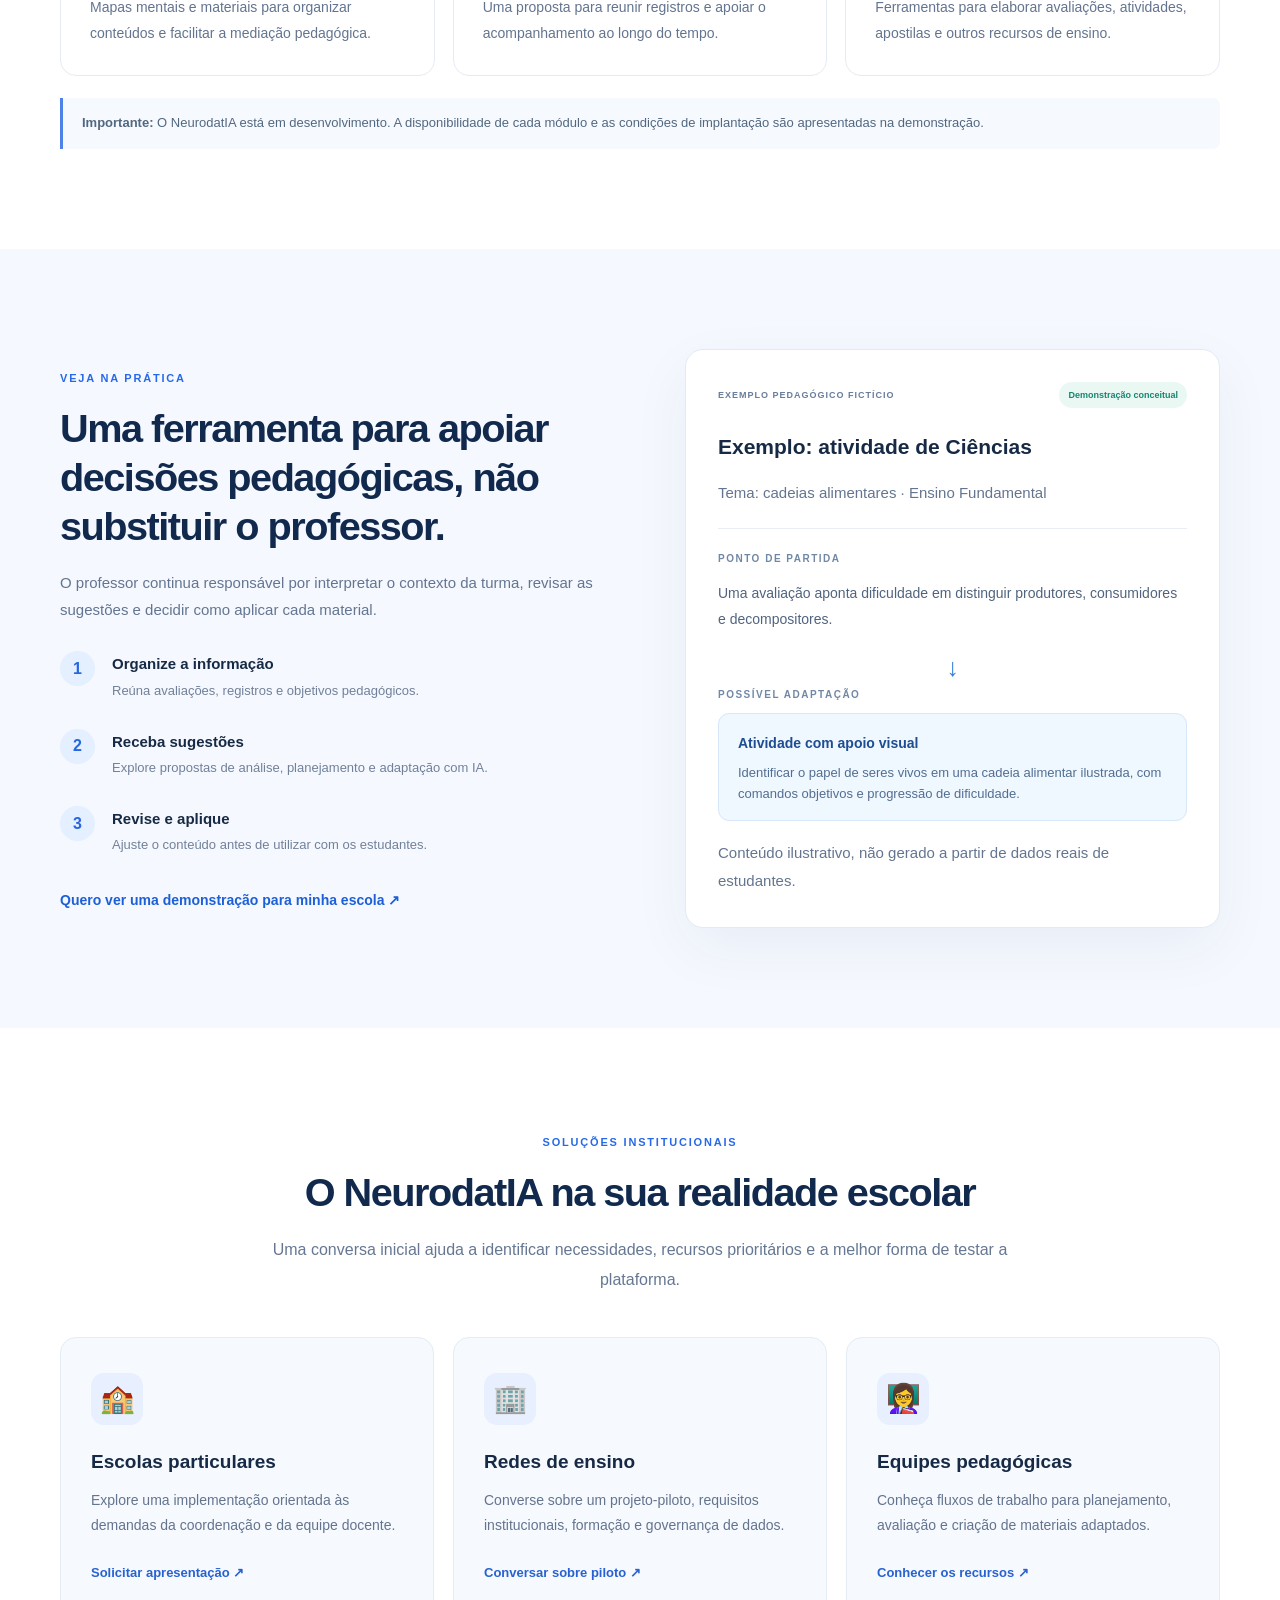
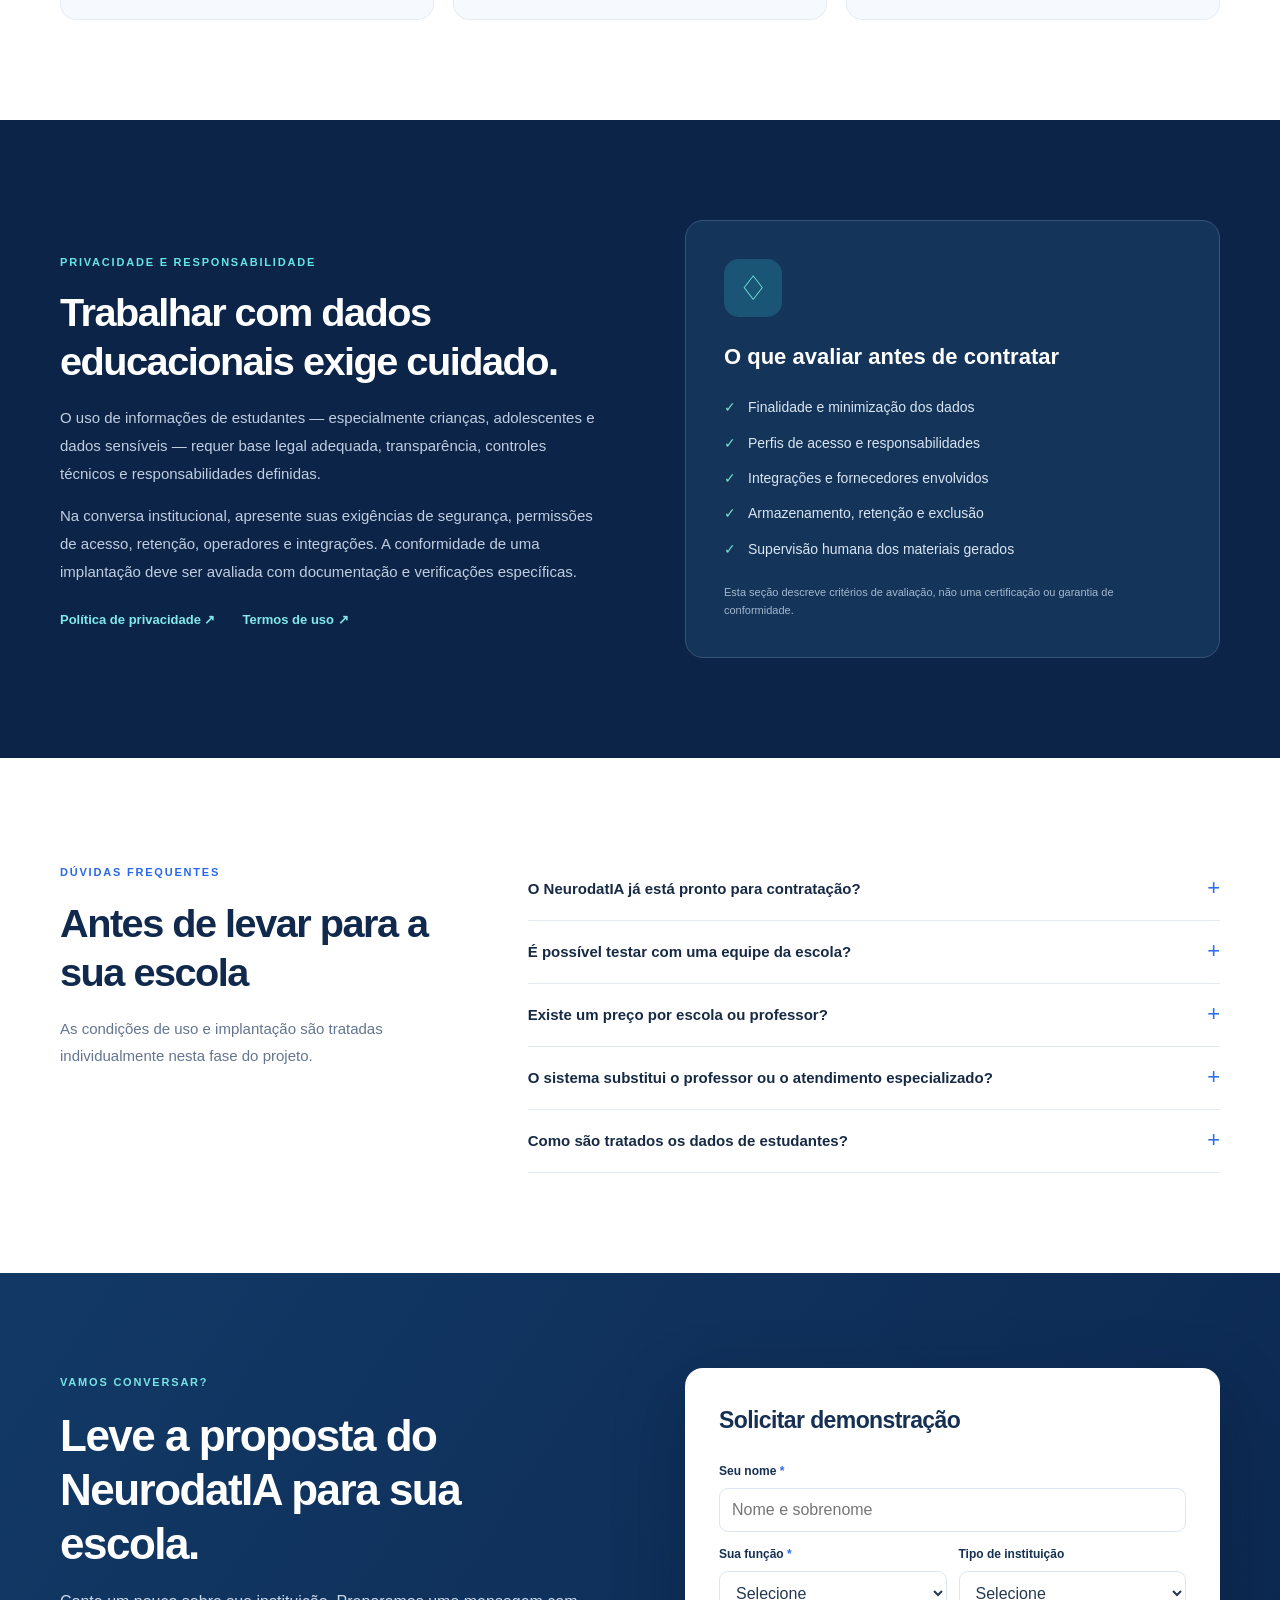
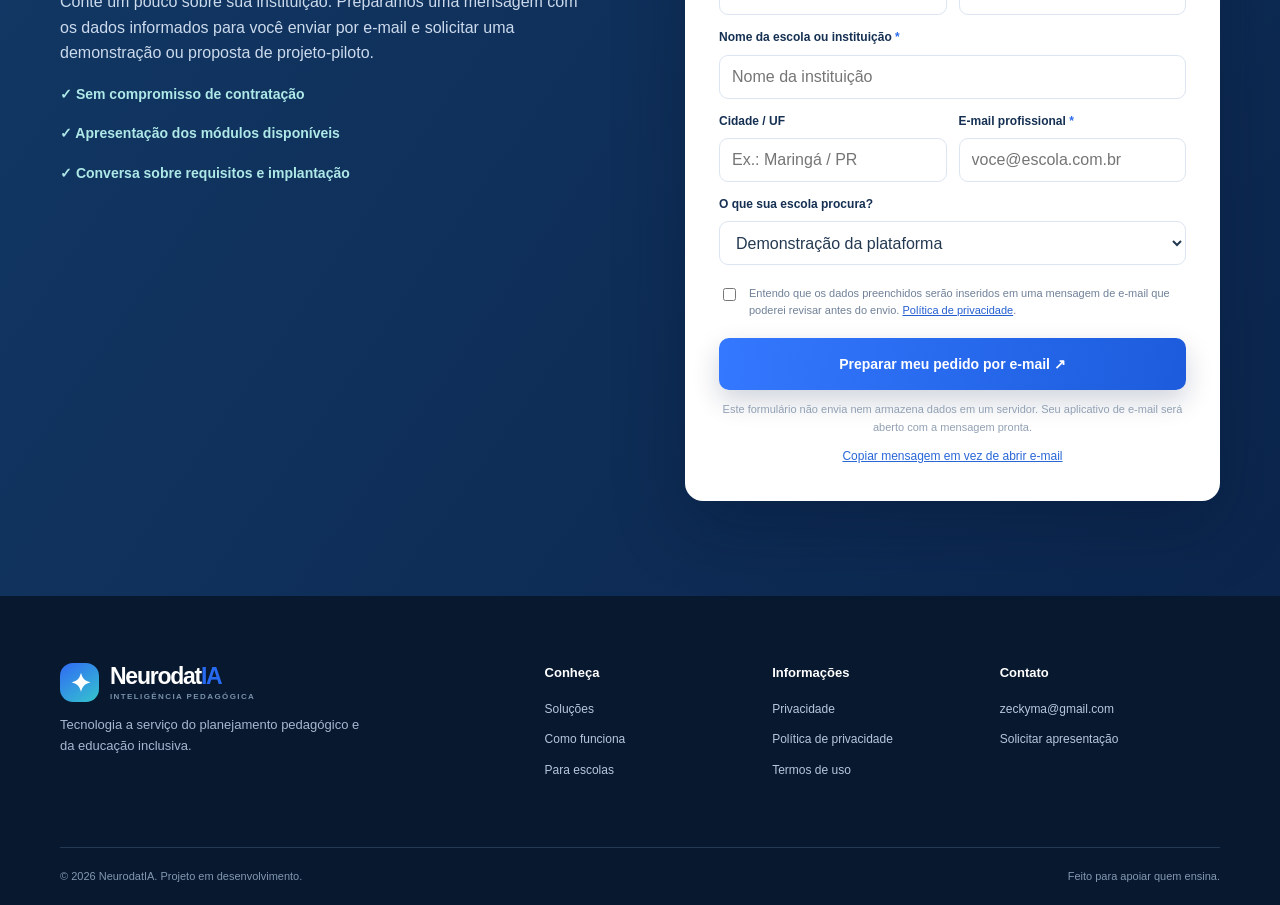
==== commit 7b5d7df0: "Add files via upload" ====
--- a/index.html
+++ b/index.html
@@ -1,203 +1,26 @@
 <!doctype html>
 <html lang="pt-BR">
 <head>
-  <meta charset="utf-8">
-  <meta name="viewport" content="width=device-width, initial-scale=1">
-  <meta name="description" content="NeurodatIA: plataforma de IA para personalização pedagógica, inclusão, relatórios e geração de materiais educacionais.">
-  <title>NeurodatIA | Personalização pedagógica com IA</title>
-  <link rel="stylesheet" href="style.css">
+  <meta charset="utf-8"><meta name="viewport" content="width=device-width, initial-scale=1">
+  <meta name="theme-color" content="#081b38">
+  <meta name="description" content="NeurodatIA: inteligência artificial para planejamento pedagógico, avaliação diagnóstica e criação de atividades adaptadas. Solicite uma demonstração para sua escola.">
+  <meta property="og:type" content="website"><meta property="og:title" content="NeurodatIA para escolas | Planejamento pedagógico com IA"><meta property="og:description" content="Da avaliação à atividade adaptada. Descubra como o NeurodatIA pode apoiar a equipe pedagógica da sua escola."><meta property="og:url" content="https://zeckascencio.github.io/Neurod-tia/">
+  <link rel="canonical" href="https://zeckascencio.github.io/Neurod-tia/"><link rel="stylesheet" href="style.css">
+  <title>NeurodatIA para Escolas | Agende uma demonstração</title>
 </head>
 <body>
-  <div class="site-shell">
-    <header class="site-header">
-      <div class="wrap nav-wrap">
-        <a class="brand" href="index.html" aria-label="NeurodatIA">
-          <span class="brand-mark"></span>
-          <span class="brand-text">NeurodatIA</span>
-        </a>
-        <nav class="main-nav" aria-label="principal">
-          <a href="#inicio">Início</a>
-          <a href="#solucoes">Soluções</a>
-          <a href="#como-funciona">Como funciona</a>
-          <a href="#seguranca">Segurança</a>
-          <a href="#planos">Planos</a>
-          <a href="#sobre">Sobre</a>
-        </nav>
-        <div class="nav-actions">
-          <a class="ghost-link" href="privacidade.html">Privacidade</a>
-          <a class="button button-light" href="#cta-final">Experimentar grátis <span>→</span></a>
-        </div>
-      </div>
-    </header>
-
-    <main>
-      <section class="hero wrap" id="inicio">
-        <div class="hero-copy">
-          <div class="pill">IA PARA EDUCAÇÃO ✦</div>
-          <h1>Personalização pedagógica com IA para uma educação mais inclusiva e eficaz</h1>
-          <p class="lead">A NeurodatIA é a plataforma de inteligência artificial que apoia educadores na análise de aprendizagem, criação de atividades personalizadas, relatórios pedagógicos e inclusão educacional, com dados seguros e em conformidade.</p>
-          <div class="hero-actions">
-            <a class="button button-light" href="#cta-final">Começar agora <span>→</span></a>
-            <a class="button button-outline" href="#como-funciona">▶ Ver como funciona</a>
-          </div>
-          <ul class="check-list">
-            <li>Aprendizagem adaptativa</li>
-            <li>Inclusão</li>
-            <li>Relatórios inteligentes</li>
-          </ul>
-        </div>
-        <div class="hero-art">
-          <img src="assets/hero-brain.png" alt="Cérebro humano fundindo com cérebro robótico" loading="eager">
-        </div>
-      </section>
-
-      <section class="integrations wrap glass-panel">
-        <div class="integration-title">Integra-se ao seu<br>ecossistema educacional</div>
-        <div class="integration-items">
-          <div class="integration-item"><span class="icon-square drive"></span><span>Drive</span></div>
-          <div class="integration-item"><span class="icon-square docs"></span><span>Docs</span></div>
-          <div class="integration-item"><span class="icon-square forms"></span><span>Forms</span></div>
-          <div class="integration-item"><span class="icon-square sheets"></span><span>Sheets</span></div>
-          <div class="integration-item"><span class="icon-square slides"></span><span>Slides</span></div>
-          <div class="integration-item"><span class="icon-square ia"></span><span>IA</span></div>
-          <div class="integration-item"><span class="icon-square report"></span><span>Relatórios</span></div>
-          <div class="integration-item"><span class="icon-square layers"></span><span>Adaptações</span></div>
-        </div>
-      </section>
-
-      <section class="section wrap" id="solucoes">
-        <div class="section-head center">
-          <h2>Soluções que potencializam o trabalho pedagógico</h2>
-          <p>Recursos integrados para diagnosticar, planejar, personalizar e acompanhar a aprendizagem de cada estudante.</p>
-        </div>
-        <div class="feature-grid three-col">
-          <article class="feature-card"><span class="card-icon">◎</span><h3>Diagnóstica</h3><p>Avalie o nível de aprendizagem com análises inteligentes e identifique necessidades de forma rápida e precisa.</p><a href="#cta-final">→</a></article>
-          <article class="feature-card"><span class="card-icon">▤</span><h3>Atividades Adaptadas</h3><p>Gere atividades personalizadas por nível, habilidade, interesse e necessidades específicas, incluindo AEE.</p><a href="#cta-final">→</a></article>
-          <article class="feature-card"><span class="card-icon">▥</span><h3>Relatórios Pedagógicos</h3><p>Relatórios completos, claros e automatizados para acompanhamento, registro e tomada de decisão.</p><a href="#cta-final">→</a></article>
-          <article class="feature-card"><span class="card-icon">⌘</span><h3>Mapas Mentais</h3><p>Organize conteúdos, ideias e conexões de forma visual para facilitar o ensino e a aprendizagem.</p><a href="#cta-final">→</a></article>
-          <article class="feature-card"><span class="card-icon">◉</span><h3>Histórico do Aluno</h3><p>Acompanhe a evolução, evidências de aprendizagem e intervenções ao longo do tempo.</p><a href="#cta-final">→</a></article>
-          <article class="feature-card"><span class="card-icon">▣</span><h3>Geração de Materiais</h3><p>Crie planos de aula, sequências didáticas, resumos, rubricas e recursos pedagógicos em poucos cliques.</p><a href="#cta-final">→</a></article>
-        </div>
-      </section>
-
-      <section class="section wrap" id="seguranca">
-        <div class="security-panel glass-panel">
-          <div class="security-art">
-            <img src="assets/security-shield.png" alt="Escudo de segurança e privacidade" loading="lazy">
-          </div>
-          <div class="security-copy">
-            <h2>Segurança e privacidade de ponta a ponta</h2>
-            <p>Seus dados e os dados dos estudantes são tratados com alto padrão de segurança, transparência e conformidade com a LGPD.</p>
-            <div class="mini-features">
-              <div><strong>Conformidade</strong><span>com a LGPD</span></div>
-              <div><strong>Controle</strong><span>de acesso por perfil</span></div>
-              <div><strong>Auditoria</strong><span>e registros de uso</span></div>
-              <div><strong>Armazenamento</strong><span>seguro na nuvem</span></div>
-            </div>
-          </div>
-        </div>
-      </section>
-
-      <section class="section wrap" id="como-funciona">
-        <div class="section-head center">
-          <h2>Como a NeurodatIA funciona</h2>
-          <p>Um fluxo simples, rápido e intuitivo, da análise ao material pronto para uso em sala de aula.</p>
-        </div>
-        <div class="steps-grid">
-          <article class="step-card"><div class="step-icon">☁</div><h3>1. Receber dados</h3><p>Importe informações da turma, avaliações, formulários, relatórios e registros existentes.</p></article>
-          <article class="step-card"><div class="step-icon">🧠</div><h3>2. Analisar com IA</h3><p>A IA interpreta os dados, identifica padrões e aponta necessidades de aprendizagem.</p></article>
-          <article class="step-card"><div class="step-icon">▤</div><h3>3. Gerar material</h3><p>Crie atividades, relatórios, planos e recursos adaptados para cada aluno ou grupo.</p></article>
-          <article class="step-card"><div class="step-icon">👥</div><h3>4. Compartilhar</h3><p>Disponibilize para professores, coordenação e equipe de apoio com segurança e controle.</p></article>
-        </div>
-      </section>
-
-      <section class="section wrap showcase">
-        <div class="dashboard-panel">
-          <img src="assets/dashboard-preview.png" alt="Prévia do painel da plataforma NeurodatIA" loading="lazy">
-        </div>
-        <div class="profile-art">
-          <img src="assets/profile-brain.png" alt="Perfil humano com cérebro robótico iluminado" loading="lazy">
-        </div>
-      </section>
-
-      <section class="section wrap" id="sobre">
-        <div class="section-head center">
-          <h2>Por que escolher a NeurodatIA?</h2>
-          <p>Mais tempo para ensinar, mais inclusão para aprender e mais inteligência para decisões pedagógicas.</p>
-        </div>
-        <div class="feature-grid benefits-grid">
-          <article class="benefit-card"><h3>Personalização real</h3><p>Conteúdos e atividades sob medida para diferentes ritmos, estilos e necessidades.</p></article>
-          <article class="benefit-card"><h3>Educação inclusiva</h3><p>Recursos adaptados, linguagem acessível e apoio ao AEE.</p></article>
-          <article class="benefit-card"><h3>Decisões com dados</h3><p>Relatórios e insights que orientam intervenções pedagógicas com mais precisão.</p></article>
-          <article class="benefit-card"><h3>Ganho de tempo</h3><p>Automatize tarefas e foque no que realmente importa: as pessoas.</p></article>
-          <article class="benefit-card"><h3>Tudo em um só lugar</h3><p>Diagnóstico, planejamento, materiais, acompanhamento e relatórios integrados.</p></article>
-          <article class="benefit-card"><h3>Para toda a rede</h3><p>Escalável e flexível, atende professores, coordenação, gestão e equipes de apoio.</p></article>
-        </div>
-      </section>
-
-      <section class="section wrap" id="cta-final">
-        <div class="cta-panel glass-panel">
-          <div class="cta-art"><img src="assets/cta-brain.png" alt="Cérebro biológico e robótico" loading="lazy"></div>
-          <div class="cta-copy">
-            <h2>Transforme a aprendizagem na sua escola com a NeurodatIA</h2>
-            <p>Experimente a plataforma e descubra como a IA pode tornar o ensino mais personalizado, inclusivo e eficiente.</p>
-            <div class="hero-actions">
-              <a class="button button-light" href="mailto:zeckyma@gmail.com?subject=Quero%20testar%20o%20NeurodatIA">Experimentar grátis <span>→</span></a>
-              <a class="button button-outline" href="mailto:zeckyma@gmail.com?subject=Falar%20com%20um%20especialista">Falar com um especialista</a>
-            </div>
-          </div>
-        </div>
-      </section>
-    </main>
-
-    <footer class="site-footer" id="planos">
-      <div class="wrap footer-grid">
-        <div>
-          <a class="brand footer-brand" href="index.html"><span class="brand-mark"></span><span class="brand-text">NeurodatIA</span></a>
-          <p>Inteligência artificial a serviço de uma educação mais humana, inclusiva e baseada em evidências.</p>
-        </div>
-        <div>
-          <h3>Soluções</h3>
-          <ul>
-            <li>Diagnóstica</li>
-            <li>Atividades Adaptadas</li>
-            <li>Relatórios Pedagógicos</li>
-            <li>Mapas Mentais</li>
-            <li>Geração de Materiais</li>
-          </ul>
-        </div>
-        <div>
-          <h3>Plataforma</h3>
-          <ul>
-            <li><a href="#como-funciona">Como funciona</a></li>
-            <li><a href="#seguranca">Segurança (LGPD)</a></li>
-            <li>Integrações</li>
-            <li>Planos</li>
-          </ul>
-        </div>
-        <div>
-          <h3>Institucional</h3>
-          <ul>
-            <li><a href="#sobre">Sobre a NeurodatIA</a></li>
-            <li><a href="mailto:zeckyma@gmail.com">Contato</a></li>
-            <li><a href="termos.html">Termos de Uso</a></li>
-            <li><a href="privacidade.html">Política de Privacidade</a></li>
-          </ul>
-        </div>
-        <div>
-          <h3>Siga-nos</h3>
-          <div class="socials">
-            <a href="#" aria-label="YouTube">▶</a>
-            <a href="#" aria-label="Instagram">◎</a>
-            <a href="#" aria-label="LinkedIn">in</a>
-          </div>
-        </div>
-      </div>
-      <div class="wrap footer-bottom">
-        <span>© 2026 NeurodatIA. Todos os direitos reservados.</span>
-        <span><a href="privacidade.html">LGPD</a> · <a href="termos.html">Termos de Uso</a> · <a href="privacidade.html">Política de Privacidade</a></span>
-      </div>
-    </footer>
-  </div>
-</body>
-</html>
+<a class="skip" href="#conteudo">Ir para o conteúdo</a>
+<header class="nav"><div class="container nav-inner"><a class="brand" href="#inicio" aria-label="NeurodatIA — início"><span class="brand-mark">✦</span><span>Neurodat<span class="brand-ia">IA</span><small>INTELIGÊNCIA PEDAGÓGICA</small></span></a><button class="menu-toggle" id="menu-toggle" aria-label="Abrir menu" aria-expanded="false" aria-controls="menu">☰</button><nav id="menu" aria-label="Navegação principal"><a href="#solucoes">Soluções</a><a href="#demonstracao">Demonstração</a><a href="#para-quem">Para quem</a><a href="#seguranca">Privacidade</a><a href="#perguntas">Dúvidas</a><a class="btn btn-small" href="#contato">Agendar apresentação <span aria-hidden="true">↗</span></a></nav></div></header>
+<main id="conteudo">
+<section class="hero" id="inicio"><div class="orb orb-a"></div><div class="orb orb-b"></div><div class="container hero-grid"><div><span class="eyebrow"><span class="status-dot"></span> TECNOLOGIA EDUCACIONAL PARA ESCOLAS</span><h1>Mais tempo para ensinar. <em>Mais possibilidades de incluir.</em></h1><p class="hero-copy">Transforme informações de avaliações e registros pedagógicos em apoio ao planejamento, à criação de atividades adaptadas e ao acompanhamento da aprendizagem — com inteligência artificial e supervisão docente.</p><div class="cta-row"><a class="btn btn-primary" href="#contato">Agendar demonstração <span>↗</span></a><a class="btn btn-outline" href="#demonstracao">Conhecer o funcionamento <span>▶</span></a></div><p class="hero-foot">Para gestores, coordenações pedagógicas, professores e equipes de apoio educacional.</p></div><div class="hero-ui" aria-label="Exemplo ilustrativo de um fluxo pedagógico no NeurodatIA"><div class="ui-top"><div class="ui-brand">✦ &nbsp;NeurodatIA <span>VISÃO ILUSTRATIVA</span></div><div class="dots"><i></i><i></i><i></i></div></div><div class="ui-layout"><div class="ui-rail"><span class="on">▦</span><span>◇</span><span>▤</span><span>◈</span></div><div class="ui-main"><span class="tiny">FLUXO PEDAGÓGICO</span><h3>Da evidência à adaptação</h3><div class="process"><div class="process-card"><span class="process-ico blue">01</span><div><b>Avaliação e registros</b><small>Dados pedagógicos de entrada</small></div><span class="check">✓</span></div><div class="connector"></div><div class="process-card"><span class="process-ico purple">02</span><div><b>Planejamento assistido</b><small>Propostas para revisão docente</small></div><span class="check">✓</span></div><div class="connector"></div><div class="process-card highlight"><span class="process-ico green">03</span><div><b>Atividade adaptada</b><small>Material para uso em sala</small></div><span class="tag">EXEMPLO</span></div></div><p class="ui-note">Exemplo conceitual. A geração real depende das informações disponíveis e da validação do professor.</p></div></div></div></div></section>
+<div class="trust-strip"><div class="container"><strong>Uma proposta pensada para a rotina pedagógica</strong><div><span>◈ Avaliações</span><span>▣ Planejamentos</span><span>▤ Atividades adaptadas</span><span>◎ Acompanhamento</span></div></div></div>
+<section class="section" id="solucoes"><div class="container"><div class="section-heading"><span class="kicker">O DESAFIO</span><h2>O professor conhece seus alunos.<br><span>A tecnologia pode apoiar o próximo passo.</span></h2><p>Dados de avaliações, relatórios e observações ajudam a entender necessidades de aprendizagem. O desafio é organizar essas informações e transformá-las em materiais pedagógicos úteis.</p></div><div class="feature-grid"><article class="feature"><span class="feature-icon">▥</span><h3>Avaliação diagnóstica</h3><p>Apoio à leitura e organização de evidências para orientar intervenções pedagógicas.</p></article><article class="feature"><span class="feature-icon">✦</span><h3>Atividades personalizadas</h3><p>Propostas de atividades considerando habilidades, níveis de aprendizagem e necessidades informadas.</p></article><article class="feature"><span class="feature-icon">▣</span><h3>Planejamento pedagógico</h3><p>Apoio à produção de planos, trilhas e estratégias para estudantes e turmas.</p></article><article class="feature"><span class="feature-icon">◇</span><h3>Recursos visuais</h3><p>Mapas mentais e materiais para organizar conteúdos e facilitar a mediação pedagógica.</p></article><article class="feature"><span class="feature-icon">◎</span><h3>Histórico de aprendizagem</h3><p>Uma proposta para reunir registros e apoiar o acompanhamento ao longo do tempo.</p></article><article class="feature"><span class="feature-icon">▤</span><h3>Materiais pedagógicos</h3><p>Ferramentas para elaborar avaliações, atividades, apostilas e outros recursos de ensino.</p></article></div><div class="note-inline"><b>Importante:</b> O NeurodatIA está em desenvolvimento. A disponibilidade de cada módulo e as condições de implantação são apresentadas na demonstração.</div></div></section>
+<section class="section section-alt" id="demonstracao"><div class="container demo-grid"><div><span class="kicker">VEJA NA PRÁTICA</span><h2>Uma ferramenta para apoiar decisões pedagógicas, não substituir o professor.</h2><p>O professor continua responsável por interpretar o contexto da turma, revisar as sugestões e decidir como aplicar cada material.</p><ol class="steps"><li><span>1</span><div><b>Organize a informação</b><p>Reúna avaliações, registros e objetivos pedagógicos.</p></div></li><li><span>2</span><div><b>Receba sugestões</b><p>Explore propostas de análise, planejamento e adaptação com IA.</p></div></li><li><span>3</span><div><b>Revise e aplique</b><p>Ajuste o conteúdo antes de utilizar com os estudantes.</p></div></li></ol><a href="#contato" class="text-link">Quero ver uma demonstração para minha escola ↗</a></div><div class="sample-panel"><div class="sample-header"><span>EXEMPLO PEDAGÓGICO FICTÍCIO</span><span class="sample-pill">Demonstração conceitual</span></div><h3>Exemplo: atividade de Ciências</h3><p class="sample-sub">Tema: cadeias alimentares · Ensino Fundamental</p><div class="sample-divider"></div><div class="sample-label">PONTO DE PARTIDA</div><p>Uma avaliação aponta dificuldade em distinguir produtores, consumidores e decompositores.</p><div class="sample-arrow">↓</div><div class="sample-label">POSSÍVEL ADAPTAÇÃO</div><div class="sample-result"><b>Atividade com apoio visual</b><p>Identificar o papel de seres vivos em uma cadeia alimentar ilustrada, com comandos objetivos e progressão de dificuldade.</p></div><p class="sample-disclaimer">Conteúdo ilustrativo, não gerado a partir de dados reais de estudantes.</p></div></div></section>
+<section class="section" id="para-quem"><div class="container"><div class="section-heading"><span class="kicker">SOLUÇÕES INSTITUCIONAIS</span><h2>O NeurodatIA na sua realidade escolar</h2><p>Uma conversa inicial ajuda a identificar necessidades, recursos prioritários e a melhor forma de testar a plataforma.</p></div><div class="audience-grid"><article><span class="audience-icon">🏫</span><h3>Escolas particulares</h3><p>Explore uma implementação orientada às demandas da coordenação e da equipe docente.</p><a href="#contato" data-interest="Escola particular">Solicitar apresentação ↗</a></article><article><span class="audience-icon">🏢</span><h3>Redes de ensino</h3><p>Converse sobre um projeto-piloto, requisitos institucionais, formação e governança de dados.</p><a href="#contato" data-interest="Rede de ensino">Conversar sobre piloto ↗</a></article><article><span class="audience-icon">👩‍🏫</span><h3>Equipes pedagógicas</h3><p>Conheça fluxos de trabalho para planejamento, avaliação e criação de materiais adaptados.</p><a href="#contato" data-interest="Equipe pedagógica">Conhecer os recursos ↗</a></article></div></div></section>
+<section class="section security" id="seguranca"><div class="container security-grid"><div><span class="kicker">PRIVACIDADE E RESPONSABILIDADE</span><h2>Trabalhar com dados educacionais exige cuidado.</h2><p>O uso de informações de estudantes — especialmente crianças, adolescentes e dados sensíveis — requer base legal adequada, transparência, controles técnicos e responsabilidades definidas.</p><p>Na conversa institucional, apresente suas exigências de segurança, permissões de acesso, retenção, operadores e integrações. A conformidade de uma implantação deve ser avaliada com documentação e verificações específicas.</p><div class="security-links"><a href="privacidade.html">Política de privacidade ↗</a><a href="termos.html">Termos de uso ↗</a></div></div><div class="security-card"><span class="shield">♢</span><h3>O que avaliar antes de contratar</h3><ul><li>Finalidade e minimização dos dados</li><li>Perfis de acesso e responsabilidades</li><li>Integrações e fornecedores envolvidos</li><li>Armazenamento, retenção e exclusão</li><li>Supervisão humana dos materiais gerados</li></ul><small>Esta seção descreve critérios de avaliação, não uma certificação ou garantia de conformidade.</small></div></div></section>
+<section class="section faq-section" id="perguntas"><div class="container faq-grid"><div><span class="kicker">DÚVIDAS FREQUENTES</span><h2>Antes de levar para a sua escola</h2><p>As condições de uso e implantação são tratadas individualmente nesta fase do projeto.</p></div><div class="faq-list"><details><summary>O NeurodatIA já está pronto para contratação?</summary><p>A plataforma está em desenvolvimento e possui recursos em fase de testes. A demonstração permite verificar quais módulos estão disponíveis e discutir os requisitos para uma implantação.</p></details><details><summary>É possível testar com uma equipe da escola?</summary><p>É possível solicitar uma conversa sobre demonstração ou projeto-piloto. O formato, as permissões e as condições de acesso precisam ser definidos antes de qualquer teste.</p></details><details><summary>Existe um preço por escola ou professor?</summary><p>Não há um preço público anunciado nesta página. Solicite uma proposta para discutir o porte da instituição, o escopo e as necessidades de implementação.</p></details><details><summary>O sistema substitui o professor ou o atendimento especializado?</summary><p>Não. O NeurodatIA é uma ferramenta de apoio. A interpretação dos resultados, as decisões pedagógicas e a revisão dos materiais permanecem sob responsabilidade dos profissionais envolvidos.</p></details><details><summary>Como são tratados os dados de estudantes?</summary><p>O tratamento depende da configuração e das integrações utilizadas. Antes de compartilhar dados reais, a instituição deve avaliar políticas, bases legais, acesso, armazenamento e demais salvaguardas aplicáveis.</p></details></div></div></section>
+<section class="contact-section" id="contato"><div class="container contact-grid"><div><span class="kicker light">VAMOS CONVERSAR?</span><h2>Leve a proposta do NeurodatIA para sua escola.</h2><p>Conte um pouco sobre sua instituição. Preparamos uma mensagem com os dados informados para você enviar por e-mail e solicitar uma demonstração ou proposta de projeto-piloto.</p><div class="contact-point">✓ Sem compromisso de contratação</div><div class="contact-point">✓ Apresentação dos módulos disponíveis</div><div class="contact-point">✓ Conversa sobre requisitos e implantação</div></div><form id="lead-form" class="lead-form"><h3>Solicitar demonstração</h3><label for="name">Seu nome <span>*</span></label><input id="name" name="name" required maxlength="100" autocomplete="name" placeholder="Nome e sobrenome"><div class="two-fields"><div><label for="role">Sua função <span>*</span></label><select id="role" name="role" required><option value="">Selecione</option><option>Direção</option><option>Coordenação pedagógica</option><option>Professor(a)</option><option>Gestão de rede</option><option>Outra</option></select></div><div><label for="institutionType">Tipo de instituição</label><select id="institutionType" name="institutionType"><option value="">Selecione</option><option>Escola particular</option><option>Escola pública</option><option>Rede de ensino</option><option>Universidade</option><option>Outra</option></select></div></div><label for="school">Nome da escola ou instituição <span>*</span></label><input id="school" name="school" required maxlength="120" placeholder="Nome da instituição"><div class="two-fields"><div><label for="city">Cidade / UF</label><input id="city" name="city" maxlength="100" placeholder="Ex.: Maringá / PR"></div><div><label for="email">E-mail profissional <span>*</span></label><input id="email" type="email" name="email" required maxlength="120" autocomplete="email" placeholder="voce@escola.com.br"></div></div><label for="interest">O que sua escola procura?</label><select id="interest" name="interest"><option>Demonstração da plataforma</option><option>Projeto-piloto</option><option>Proposta comercial</option><option>Atividades adaptadas e inclusão</option><option>Planejamento e avaliação</option><option>Outro assunto</option></select><label class="consent"><input type="checkbox" id="consent" required><span>Entendo que os dados preenchidos serão inseridos em uma mensagem de e-mail que poderei revisar antes do envio. <a href="privacidade.html" target="_blank" rel="noopener">Política de privacidade</a>.</span></label><button type="submit" class="btn btn-primary btn-wide">Preparar meu pedido por e-mail ↗</button><div id="form-status" class="form-status" role="status" aria-live="polite"></div><p class="form-note">Este formulário não envia nem armazena dados em um servidor. Seu aplicativo de e-mail será aberto com a mensagem pronta.</p><button class="fallback-copy" id="copy-lead" type="button">Copiar mensagem em vez de abrir e-mail</button></form></div></section>
+</main>
+<footer class="footer"><div class="container footer-main"><div><a class="brand footer-brand" href="#inicio"><span class="brand-mark">✦</span><span>Neurodat<span class="brand-ia">IA</span><small>INTELIGÊNCIA PEDAGÓGICA</small></span></a><p>Tecnologia a serviço do planejamento pedagógico e da educação inclusiva.</p></div><div><b>Conheça</b><a href="#solucoes">Soluções</a><a href="#demonstracao">Como funciona</a><a href="#para-quem">Para escolas</a></div><div><b>Informações</b><a href="#seguranca">Privacidade</a><a href="privacidade.html">Política de privacidade</a><a href="termos.html">Termos de uso</a></div><div><b>Contato</b><a href="mailto:zeckyma@gmail.com">zeckyma@gmail.com</a><a href="#contato">Solicitar apresentação</a></div></div><div class="container footer-bottom"><span>© 2026 NeurodatIA. Projeto em desenvolvimento.</span><span>Feito para apoiar quem ensina.</span></div></footer>
+<script src="app.js" defer></script>
+</body></html>
--- a/style.css
+++ b/style.css
@@ -1,170 +1 @@
-:root{
-  color-scheme:dark;
-  --bg:#060714;
-  --bg-alt:#090b1f;
-  --panel:rgba(19,18,44,.72);
-  --panel-strong:rgba(28,21,67,.86);
-  --line:rgba(181,145,255,.24);
-  --text:#f5edff;
-  --muted:#bfb4dd;
-  --soft:#8e7db9;
-  --accent:#8e45ff;
-  --accent-2:#cd93ff;
-  --glow:0 0 0 1px rgba(196,142,255,.12),0 25px 80px rgba(104,42,255,.18),inset 0 1px 0 rgba(255,255,255,.04);
-  --radius:28px;
-  --radius-md:22px;
-  --radius-sm:16px;
-  --wrap:min(1180px,calc(100% - 40px));
-}
-*{box-sizing:border-box}
-html{scroll-behavior:smooth}
-body{
-  margin:0;
-  font-family:Inter, ui-sans-serif, system-ui, -apple-system, BlinkMacSystemFont, "Segoe UI", sans-serif;
-  color:var(--text);
-  background:
-    radial-gradient(circle at 15% 0%, rgba(137,60,255,.34), transparent 30%),
-    radial-gradient(circle at 85% 20%, rgba(131,70,255,.16), transparent 32%),
-    radial-gradient(circle at 50% 100%, rgba(181,102,255,.15), transparent 40%),
-    linear-gradient(180deg,#040513 0%,#050716 30%,#070818 60%,#04050f 100%);
-}
-a{color:inherit}
-img{max-width:100%;display:block}
-.wrap{width:var(--wrap);margin:auto}
-.site-shell{position:relative;overflow:hidden}
-.site-shell:before,.site-shell:after{content:"";position:fixed;z-index:-1;border-radius:999px;filter:blur(80px);opacity:.55;pointer-events:none}
-.site-shell:before{width:440px;height:440px;left:-120px;top:180px;background:rgba(122,59,255,.35)}
-.site-shell:after{width:520px;height:520px;right:-200px;top:50px;background:rgba(160,77,255,.26)}
-
-.site-header{position:sticky;top:0;z-index:20;background:rgba(4,5,15,.72);backdrop-filter:blur(14px);border-bottom:1px solid rgba(162,128,255,.08)}
-.nav-wrap{display:flex;align-items:center;justify-content:space-between;gap:28px;min-height:84px}
-.brand{display:inline-flex;align-items:center;gap:12px;text-decoration:none;color:var(--text);font-weight:800;letter-spacing:-.03em}
-.brand-mark{width:34px;height:34px;border-radius:12px;display:inline-block;background:
- radial-gradient(circle at 50% 35%, rgba(255,255,255,.8), transparent 18%),
- linear-gradient(145deg,#7c33ff,#cf8dff); box-shadow:0 8px 28px rgba(133,68,255,.48)}
-.brand-text{font-size:1.35rem}
-.main-nav{display:flex;gap:28px;flex-wrap:wrap}
-.main-nav a,.ghost-link{color:var(--muted);text-decoration:none;font-size:.97rem}
-.main-nav a:hover,.ghost-link:hover{color:#fff}
-.nav-actions{display:flex;align-items:center;gap:16px}
-
-.button{display:inline-flex;align-items:center;justify-content:center;gap:10px;padding:14px 22px;border-radius:999px;text-decoration:none;font-weight:700;border:1px solid transparent;transition:.2s transform,.2s box-shadow,.2s background,.2s color}
-.button:hover{transform:translateY(-1px)}
-.button-light{background:linear-gradient(180deg,#ffffff 0%,#ece5ff 100%);color:#17112d;box-shadow:0 12px 28px rgba(216,192,255,.14)}
-.button-outline{background:rgba(255,255,255,.04);border-color:rgba(185,150,255,.26);color:var(--text)}
-.button-outline:hover{background:rgba(255,255,255,.08)}
-.pill{display:inline-flex;align-items:center;gap:8px;padding:9px 14px;border-radius:999px;background:rgba(152,94,255,.14);border:1px solid rgba(195,145,255,.22);font-size:.78rem;font-weight:800;letter-spacing:.08em;color:#dcbfff;text-transform:uppercase}
-
-.hero{padding:54px 0 28px;display:grid;grid-template-columns:1.05fr .95fr;gap:28px;align-items:center}
-.hero-copy h1{font-size:clamp(2.7rem,5vw,4.55rem);line-height:.98;letter-spacing:-.055em;margin:18px 0 18px;max-width:11ch}
-.lead{max-width:60ch;color:var(--muted);font-size:1.08rem;line-height:1.8;margin:0 0 24px}
-.hero-actions{display:flex;flex-wrap:wrap;gap:14px;margin-bottom:20px}
-.check-list{display:flex;gap:20px;list-style:none;padding:0;margin:0;flex-wrap:wrap;color:#ddd2ff;font-size:.96rem}
-.check-list li:before{content:"✓";display:inline-block;margin-right:8px;color:#d6b4ff}
-.hero-art{position:relative;min-height:430px;display:flex;align-items:center;justify-content:center}
-.hero-art:before{content:"";position:absolute;inset:auto 0 0 0;height:120px;background:radial-gradient(circle at 50% 0%, rgba(175,108,255,.55), transparent 65%);filter:blur(30px)}
-.hero-art img{width:min(100%,560px);filter:drop-shadow(0 24px 64px rgba(147,63,255,.5))}
-
-.glass-panel,.feature-card,.step-card,.benefit-card,.doc-shell,.table-wrap,.notice{background:linear-gradient(180deg,rgba(18,15,39,.8),rgba(12,11,29,.9));border:1px solid var(--line);box-shadow:var(--glow);border-radius:var(--radius)}
-.integrations{display:grid;grid-template-columns:280px 1fr;gap:20px;align-items:center;padding:24px 26px;margin:8px auto 50px}
-.integration-title{font-weight:700;font-size:1.08rem;line-height:1.35}
-.integration-items{display:grid;grid-template-columns:repeat(8,minmax(0,1fr));gap:12px}
-.integration-item{display:grid;justify-items:center;gap:10px;color:#e9dbff;font-size:.9rem;text-align:center}
-.icon-square{width:44px;height:44px;border-radius:14px;display:block;box-shadow:0 10px 25px rgba(145,74,255,.22)}
-.drive{background:linear-gradient(135deg,#00c26e,#2fd4ff)}
-.docs{background:linear-gradient(135deg,#3f7cff,#7ab0ff)}
-.forms{background:linear-gradient(135deg,#6d4cff,#b992ff)}
-.sheets{background:linear-gradient(135deg,#11bf71,#89f0bb)}
-.slides{background:linear-gradient(135deg,#f9a327,#ffe1a0)}
-.ia{background:linear-gradient(135deg,#b36cff,#f0b7ff)}
-.report{background:linear-gradient(135deg,#7e4dff,#d189ff)}
-.layers{background:linear-gradient(135deg,#8d4dff,#7a6dff)}
-
-.section{padding:24px 0 18px}
-.section-head{margin:0 auto 28px;max-width:820px}
-.section-head.center{text-align:center}
-.section-head h2{font-size:clamp(2rem,3.4vw,3rem);line-height:1.08;letter-spacing:-.05em;margin:0 0 12px}
-.section-head p{margin:0;color:var(--muted);font-size:1.04rem;line-height:1.8}
-.feature-grid{display:grid;gap:18px}
-.three-col,.benefits-grid{grid-template-columns:repeat(3,minmax(0,1fr))}
-.feature-card,.benefit-card{padding:26px 24px;position:relative;overflow:hidden;border-radius:24px}
-.feature-card:before,.benefit-card:before,.step-card:before{content:"";position:absolute;inset:auto -15% -35% -15%;height:140px;background:radial-gradient(circle at 50% 0%, rgba(155,82,255,.18), transparent 70%)}
-.feature-card h3,.benefit-card h3,.step-card h3{margin:0 0 10px;font-size:1.35rem;letter-spacing:-.03em}
-.feature-card p,.benefit-card p,.step-card p,.security-copy p,.footer-grid p,.doc-shell p,.doc-shell li,.doc-shell td{color:var(--muted);line-height:1.75}
-.feature-card a{display:inline-flex;align-items:center;justify-content:center;width:34px;height:34px;border-radius:999px;background:rgba(165,104,255,.18);text-decoration:none;margin-top:14px;color:#f4e8ff;font-weight:700}
-.card-icon{display:inline-flex;align-items:center;justify-content:center;width:46px;height:46px;border-radius:16px;background:rgba(159,94,255,.16);border:1px solid rgba(185,150,255,.22);margin-bottom:16px;color:#e8d4ff;font-size:1.35rem}
-
-.security-panel{display:grid;grid-template-columns:300px 1fr;gap:30px;align-items:center;padding:28px 28px 24px}
-.security-art img{width:100%;max-width:280px;filter:drop-shadow(0 18px 40px rgba(140,68,255,.35))}
-.security-copy h2{font-size:clamp(2rem,3vw,2.7rem);line-height:1.05;letter-spacing:-.05em;margin:0 0 12px}
-.mini-features{display:grid;grid-template-columns:repeat(4,minmax(0,1fr));gap:16px;margin-top:22px}
-.mini-features div{padding-top:10px;border-top:1px solid rgba(196,159,255,.18)}
-.mini-features strong{display:block;font-size:.95rem}
-.mini-features span{display:block;color:var(--muted);font-size:.92rem;margin-top:4px}
-
-.steps-grid{display:grid;grid-template-columns:repeat(4,minmax(0,1fr));gap:16px}
-.step-card{padding:24px;border-radius:22px;position:relative}
-.step-icon{width:54px;height:54px;border-radius:18px;display:flex;align-items:center;justify-content:center;background:rgba(154,89,255,.18);border:1px solid rgba(192,148,255,.24);margin-bottom:18px;font-size:1.35rem}
-
-.showcase{display:grid;grid-template-columns:1.25fr .75fr;gap:20px;align-items:end;padding-top:20px}
-.dashboard-panel{position:relative}
-.dashboard-panel img,.profile-art img,.cta-art img{width:100%;border-radius:24px;filter:drop-shadow(0 18px 50px rgba(123,66,255,.28))}
-
-.cta-panel{display:grid;grid-template-columns:330px 1fr;gap:30px;align-items:center;padding:22px 28px;overflow:hidden}
-.cta-copy h2{font-size:clamp(2.2rem,3.7vw,3.4rem);line-height:1.03;letter-spacing:-.05em;margin:0 0 12px;max-width:12ch}
-.cta-copy p{color:var(--muted);line-height:1.8;max-width:60ch}
-
-.site-footer{padding:26px 0 32px;margin-top:12px}
-.footer-grid{display:grid;grid-template-columns:1.5fr 1fr 1fr 1fr .8fr;gap:24px;padding:34px 0 20px;border-top:1px solid rgba(170,140,255,.12)}
-.footer-grid h3{margin:0 0 12px;font-size:1rem}
-.footer-grid ul{list-style:none;padding:0;margin:0;display:grid;gap:8px}
-.footer-grid li,.footer-grid a{color:var(--muted);text-decoration:none}
-.footer-brand{margin-bottom:14px}
-.socials{display:flex;gap:10px;flex-wrap:wrap}
-.socials a{width:38px;height:38px;border-radius:12px;display:flex;align-items:center;justify-content:center;text-decoration:none;background:rgba(255,255,255,.05);border:1px solid rgba(186,148,255,.18)}
-.footer-bottom{padding-top:16px;border-top:1px solid rgba(170,140,255,.1);display:flex;justify-content:space-between;gap:18px;flex-wrap:wrap;color:var(--soft);font-size:.92rem}
-
-/* Articles */
-.article-page .hero-mini{padding:60px 0 18px}
-.article-page .hero-mini h1{font-size:clamp(2.3rem,4vw,3.8rem);line-height:1.05;letter-spacing:-.05em;margin:14px 0 8px}
-.doc-shell{padding:28px 28px 12px;margin:0 auto 40px;max-width:1100px}
-.doc-shell h2{font-size:1.7rem;letter-spacing:-.04em;margin:34px 0 10px}
-.doc-shell h3{font-size:1.15rem;margin:26px 0 10px}
-.doc-shell section{padding-bottom:14px;border-bottom:1px solid rgba(173,140,255,.1)}
-.doc-shell section:last-child{border-bottom:none}
-.notice{padding:18px 20px;border-radius:22px;margin:20px 0;color:#f8efff}
-.notice strong{display:block;margin-bottom:6px}
-.table-wrap{overflow:auto;border-radius:22px;margin:18px 0;padding:0}
-.table-wrap table{width:100%;border-collapse:collapse;min-width:760px}
-.table-wrap th,.table-wrap td{padding:15px 16px;text-align:left;border-bottom:1px solid rgba(173,140,255,.1);vertical-align:top}
-.table-wrap th{color:#fff;background:rgba(255,255,255,.03)}
-.toc{display:flex;gap:10px;flex-wrap:wrap;margin:18px 0 28px}
-.toc a{padding:10px 14px;border-radius:999px;text-decoration:none;background:rgba(255,255,255,.04);border:1px solid rgba(173,140,255,.16);color:#e8dcff}
-.summary-card{padding:22px;border-radius:24px;background:rgba(140,73,255,.08);border:1px solid rgba(182,149,255,.18);margin:16px 0 24px}
-.summary-card p{margin:.5em 0}
-.back-link{margin-top:28px;display:inline-flex;text-decoration:none;color:#ebdbff}
-
-@media (max-width: 1100px){
-  .hero{grid-template-columns:1fr;gap:14px;padding-top:40px}
-  .hero-art{min-height:auto}
-  .integrations{grid-template-columns:1fr}
-  .integration-items{grid-template-columns:repeat(4,minmax(0,1fr))}
-  .security-panel,.cta-panel,.showcase{grid-template-columns:1fr}
-  .three-col,.benefits-grid{grid-template-columns:repeat(2,minmax(0,1fr))}
-  .steps-grid{grid-template-columns:repeat(2,minmax(0,1fr))}
-  .footer-grid{grid-template-columns:repeat(2,minmax(0,1fr))}
-}
-@media (max-width: 760px){
-  .nav-wrap{flex-wrap:wrap;padding:14px 0}
-  .main-nav{display:none}
-  .hero-copy h1{max-width:none;font-size:clamp(2.35rem,10vw,3.4rem)}
-  .lead{font-size:1rem}
-  .integrations{padding:20px}
-  .integration-items{grid-template-columns:repeat(2,minmax(0,1fr))}
-  .three-col,.benefits-grid,.steps-grid,.footer-grid,.mini-features{grid-template-columns:1fr}
-  .feature-card,.benefit-card,.step-card,.doc-shell{padding:22px}
-  .security-panel{padding:22px}
-  .cta-panel{padding:22px}
-  .cta-copy h2{max-width:none}
-  .footer-bottom{font-size:.88rem}
-}
+:root{--navy:#081b38;--navy2:#0c2850;--blue:#2868ef;--cyan:#64e1e6;--ink:#172a45;--muted:#60718b;--line:#e4eaf3;--bg:#f5f8fe;--max:1160px}*{box-sizing:border-box}html{scroll-behavior:smooth;scroll-padding-top:86px}body{margin:0;color:var(--ink);font-family:Inter,ui-sans-serif,-apple-system,BlinkMacSystemFont,"Segoe UI",Arial,sans-serif;line-height:1.6}a{text-decoration:none;color:inherit}button,input,select{font:inherit}button{cursor:pointer}.container{width:min(var(--max),calc(100% - 48px));margin:auto}.skip{position:absolute;left:-9999px}.skip:focus{left:12px;top:12px;background:white;padding:10px;z-index:20}.nav{position:sticky;top:0;z-index:10;background:rgba(255,255,255,.96);border-bottom:1px solid #eaf0f6;backdrop-filter:blur(14px)}.nav-inner{height:77px;display:flex;align-items:center;justify-content:space-between}.brand{display:inline-flex;align-items:center;gap:11px;color:#0b2751;font-size:23px;font-weight:850;letter-spacing:-1.25px;line-height:1.05}.brand-mark{width:39px;height:39px;display:grid;place-items:center;color:white;background:linear-gradient(145deg,#306af4,#35c5ce);border-radius:13px;font-size:25px}.brand-ia{color:#276aef}.brand small{display:block;font-size:8px;letter-spacing:1.4px;font-weight:700;margin-top:5px;color:#7890aa}.nav nav{display:flex;align-items:center;gap:26px}.nav nav>a:not(.btn){font-size:13px;font-weight:700;color:#53647a}.nav nav>a:hover{color:#215cec}.btn{border:0;display:inline-flex;align-items:center;justify-content:center;gap:16px;border-radius:10px;font-size:14px;font-weight:800;min-height:52px;padding:0 23px;transition:transform .2s,box-shadow .2s}.btn:hover{transform:translateY(-2px)}.btn-small{background:#2364e7;color:white;min-height:42px;font-size:12px;padding:0 17px}.menu-toggle{display:none;border:0;background:transparent;font-size:25px}.hero{position:relative;overflow:hidden;color:white;background:linear-gradient(125deg,#081b38 0%,#0b2a59 58%,#102f62 100%);padding:103px 0 109px}.orb{position:absolute;border-radius:50%;filter:blur(12px);pointer-events:none}.orb-a{width:440px;height:440px;background:radial-gradient(circle,#225cc866,transparent 70%);right:-140px;top:-190px}.orb-b{width:340px;height:340px;background:radial-gradient(circle,#00c9cd22,transparent 70%);left:25%;bottom:-220px}.hero-grid{display:grid;grid-template-columns:1.05fr .95fr;gap:66px;align-items:center;position:relative}.eyebrow,.kicker{display:inline-flex;align-items:center;gap:10px;font-size:11px;font-weight:850;letter-spacing:1.8px;color:#2769e9}.eyebrow{color:#81e7ed;background:#1b426a;border:1px solid #306085;padding:8px 13px;border-radius:99px;letter-spacing:1.1px}.status-dot{width:7px;height:7px;border-radius:50%;background:#69e4ba;box-shadow:0 0 0 4px #69e4ba22}.hero h1{font-size:clamp(40px,4.2vw,62px);line-height:1.12;letter-spacing:-2.9px;margin:25px 0 23px;font-weight:850}.hero h1 em{font-style:normal;color:#6ee4e5}.hero-copy{font-size:17px;line-height:1.85;color:#d5e2f4;max-width:600px}.cta-row{display:flex;gap:12px;margin-top:33px;flex-wrap:wrap}.btn-primary{background:linear-gradient(100deg,#3478ff,#1c5cdc);color:white;box-shadow:0 11px 27px #001a4430}.btn-outline{border:1px solid #6c8db8;color:white;background:#ffffff0b}.hero-foot{font-size:12px;margin-top:24px;color:#a9bdd8}.hero-ui{border:1px solid #5c80b466;background:#f8faff;color:#173356;border-radius:18px;box-shadow:0 30px 70px #00112799;transform:rotate(1deg);overflow:hidden}.ui-top{height:53px;background:#fff;border-bottom:1px solid #e6edf6;display:flex;align-items:center;justify-content:space-between;padding:0 20px}.ui-brand{font-size:13px;font-weight:850;color:#1450a7}.ui-brand span{font-size:8px;letter-spacing:1px;font-weight:800;color:#8a9ab0;margin-left:12px}.dots{display:flex;gap:5px}.dots i{display:block;width:7px;height:7px;background:#cfdae7;border-radius:50%}.ui-layout{display:flex;min-height:330px}.ui-rail{width:55px;flex-shrink:0;background:#0b254c;display:flex;flex-direction:column;align-items:center;gap:21px;padding:20px 0;color:#9aafcf}.ui-rail span.on{color:#80eff0}.ui-main{padding:22px 25px;flex:1}.tiny,.sample-label{font-size:10px;font-weight:850;letter-spacing:1.5px;color:#7188a5}.ui-main h3{margin:5px 0 18px;letter-spacing:-.5px;font-size:21px}.process-card{background:white;border:1px solid #e0e9f5;border-radius:12px;padding:13px 14px;display:flex;align-items:center;gap:11px;box-shadow:0 5px 14px #1b46800a}.process-card b{font-size:12px;display:block}.process-card small{display:block;color:#8493a7;font-size:10px}.process-ico{width:35px;height:35px;flex-shrink:0;display:grid;place-items:center;border-radius:10px;font-size:12px;font-weight:850}.blue{background:#e6efff;color:#2e6be9}.purple{background:#f0eafa;color:#8653c6}.green{background:#ddf7ee;color:#179471}.check{margin-left:auto;color:#33a78a;font-weight:900}.connector{width:2px;height:14px;background:#b9cee8;margin-left:30px}.process-card.highlight{border-color:#7fc9b2;background:#f6fffa}.tag{margin-left:auto;font-size:8px;color:#13846a;font-weight:900}.ui-note{font-size:9px;color:#94a3b7;line-height:1.4}.trust-strip{background:#f3f7fc;border-bottom:1px solid #e6edf7;padding:21px 0}.trust-strip .container{display:flex;justify-content:space-between;align-items:center;gap:22px}.trust-strip strong{font-size:12px;color:#455b75}.trust-strip .container div{display:flex;gap:30px;flex-wrap:wrap}.trust-strip span{font-size:12px;font-weight:750;color:#697d98}.section{padding:100px 0}.section-heading{text-align:center;max-width:800px;margin:0 auto 43px}.section h2,.contact-section h2{font-size:clamp(30px,3.1vw,43px);letter-spacing:-1.5px;line-height:1.23;margin:15px 0 18px;color:#10294d}.section-heading h2 span{color:#3873d7}.section-heading p{color:#657793;font-size:16px;line-height:1.85}.feature-grid{display:grid;grid-template-columns:repeat(3,1fr);gap:18px}.feature{border:1px solid #e5ebf5;border-radius:16px;padding:29px;background:white;transition:transform .2s,box-shadow .2s}.feature:hover{transform:translateY(-3px);box-shadow:0 15px 40px #1e417611}.feature-icon{width:48px;height:48px;background:#ebf2ff;color:#296aeb;display:grid;place-items:center;border-radius:13px;font-size:25px}.feature h3{font-size:18px;margin:20px 0 9px;line-height:1.35}.feature p,.audience-grid p{font-size:14px;color:#63748f;margin:0;line-height:1.8}.note-inline{background:#f6f9fe;border-left:3px solid #4d83e8;padding:15px 19px;margin-top:22px;color:#526880;font-size:13px;border-radius:0 7px 7px 0}.section-alt{background:#f5f8fe}.demo-grid,.security-grid,.contact-grid{display:grid;grid-template-columns:1fr 1fr;gap:90px;align-items:center}.demo-grid>div>p,.security-grid>div>p,.faq-grid>div>p{color:#637590;font-size:15px;line-height:1.85}.steps{list-style:none;margin:27px 0;padding:0}.steps li{display:flex;gap:17px;margin:23px 0}.steps li>span{display:grid;place-items:center;border-radius:50%;color:#2666df;background:#e4efff;font-weight:850;width:35px;height:35px;flex-shrink:0}.steps b{font-size:15px}.steps p{margin:4px 0;color:#71819a;font-size:13px}.text-link{color:#1c5fd6;font-weight:850;font-size:14px}.sample-panel{background:white;border:1px solid #e2eaf5;box-shadow:0 20px 60px #1b3b720e;border-radius:18px;padding:32px}.sample-header{display:flex;justify-content:space-between;gap:10px;align-items:center;color:#687e9c;font-size:9px;font-weight:850;letter-spacing:1px}.sample-pill{background:#eaf8f4;color:#16866f;border-radius:30px;padding:6px 9px;letter-spacing:0}.sample-panel h3{font-size:21px;margin:22px 0 2px}.sample-sub{font-size:12px;color:#8797ad}.sample-divider{height:1px;background:#e9edf5;margin:22px 0}.sample-panel>p:not(.sample-sub):not(.sample-disclaimer){font-size:14px;color:#50647f}.sample-arrow{text-align:center;color:#3481db;font-size:25px}.sample-result{background:#eff7ff;border:1px solid #d7e7fa;border-radius:11px;padding:16px 19px;margin-top:10px}.sample-result b{color:#1e4d92;font-size:14px}.sample-result p{margin:7px 0 0;color:#526e91;font-size:13px}.sample-disclaimer{font-size:11px;color:#92a0b3;margin:18px 0 0}.audience-grid{display:grid;grid-template-columns:repeat(3,1fr);gap:19px}.audience-grid article{background:#f6f9fe;border:1px solid #e4ecf6;padding:35px 30px;border-radius:16px;display:flex;flex-direction:column;align-items:flex-start}.audience-icon{font-size:28px;background:#e8efff;width:52px;height:52px;display:grid;place-items:center;border-radius:13px}.audience-grid h3{font-size:19px;margin:22px 0 10px}.audience-grid a{font-size:13px;font-weight:850;color:#2862d1;margin-top:25px}.security{background:#0b2448;color:white}.security h2{color:white}.security p{color:#c1cee0!important}.security .kicker{color:#67e4e4}.security-links{display:flex;gap:27px;flex-wrap:wrap;margin-top:24px}.security-links a{font-weight:800;font-size:13px;color:#83e8eb}.security-card{border:1px solid #375476;background:#153459;border-radius:18px;padding:38px}.shield{display:grid;place-items:center;background:#1b5576;color:#6decdf;width:58px;height:58px;font-size:34px;border-radius:15px}.security-card h3{font-size:22px}.security-card ul{list-style:none;padding:0}.security-card li{margin:13px 0;font-size:14px;color:#d8e5f2}.security-card li:before{content:"✓";color:#79e1ce;margin-right:12px}.security-card small{display:block;color:#a2b8cf;font-size:11px;margin-top:24px}.faq-grid{display:grid;grid-template-columns:.7fr 1.3fr;gap:95px}.faq-list details{border-bottom:1px solid #e2e9f3;padding:19px 0}.faq-list summary{font-size:15px;font-weight:800;cursor:pointer;list-style:none;display:flex;justify-content:space-between;gap:15px}.faq-list summary:after{content:"+";font-size:22px;color:#2d6fea;font-weight:400;line-height:1}.faq-list details[open] summary:after{content:"−"}.faq-list details p{font-size:14px;color:#677b98;margin-bottom:0}.contact-section{background:linear-gradient(125deg,#123966,#0b254c);padding:95px 0;color:white}.contact-grid{align-items:start}.contact-section .kicker{color:#79e4e6}.contact-section h2{color:white;font-size:44px}.contact-section p{color:#ccdaec}.contact-point{margin:17px 0;color:#aee9e8;font-size:14px;font-weight:700}.lead-form{background:white;border-radius:18px;padding:34px;color:#153052;box-shadow:0 25px 70px #00102644}.lead-form h3{font-size:23px;margin:0 0 23px;letter-spacing:-.6px}.lead-form label{display:block;font-size:12px;font-weight:800;margin:13px 0 7px}.lead-form label span{color:#2b6bec}.lead-form input:not([type=checkbox]),.lead-form select{width:100%;height:44px;border:1px solid #dce5f1;border-radius:9px;padding:0 12px;color:#243951;background:white;min-width:0}.lead-form input:focus,.lead-form select:focus{outline:3px solid #d6e7ff;border-color:#5292ee}.two-fields{display:grid;grid-template-columns:1fr 1fr;gap:12px}.lead-form .consent{display:flex;align-items:flex-start;gap:10px;font-weight:400;color:#708198;line-height:1.5;margin:20px 0}.consent input{margin-top:3px}.consent span{color:#708198!important;font-size:11px}.consent a{text-decoration:underline;color:#245ed1}.btn-wide{width:100%}.form-note{font-size:11px;color:#91a0b3!important;text-align:center;margin-bottom:6px}.form-status{font-size:12px;color:#12674c;margin-top:10px}.fallback-copy{display:block;background:none;border:0;color:#2967d7;text-decoration:underline;margin:10px auto 0;font-size:12px}.footer{background:#07182f;color:#b8c7db}.footer-main{display:grid;grid-template-columns:2.4fr 1fr 1fr 1.2fr;gap:44px;padding:67px 0}.footer-brand{color:white}.footer-main>div>p{font-size:13px;max-width:310px;color:#a6b7cf}.footer-main>div:not(:first-child){display:flex;flex-direction:column;gap:11px}.footer-main b{font-size:13px;color:white;margin-bottom:5px}.footer-main a:not(.brand){font-size:12px}.footer-main a:hover{color:#80e0e6}.footer-bottom{border-top:1px solid #243a54;padding:20px 0;display:flex;justify-content:space-between;font-size:11px;color:#8398b0}@media(max-width:1050px){.nav nav{gap:14px}.nav nav>a:not(.btn){font-size:12px}.hero-grid{gap:30px}.demo-grid,.security-grid,.contact-grid{gap:40px}.hero h1{font-size:48px}}@media(max-width:800px){.container{width:min(100% - 32px,var(--max))}.nav-inner{height:68px}.menu-toggle{display:block}.nav nav{display:none;position:absolute;top:68px;left:0;right:0;background:white;box-shadow:0 12px 25px #001d3b1a;padding:18px 24px 24px;flex-direction:column;align-items:stretch;gap:15px}.nav nav.open{display:flex}.nav nav .btn{align-self:stretch}.hero{padding:65px 0}.hero-grid,.demo-grid,.security-grid,.contact-grid,.faq-grid{grid-template-columns:1fr;gap:35px}.hero h1{font-size:clamp(38px,9vw,55px);letter-spacing:-1.7px}.hero-ui{max-width:540px;margin:auto;transform:none;width:100%}.trust-strip .container{display:block;text-align:center}.trust-strip .container div{justify-content:center;margin-top:13px;gap:13px 22px}.section{padding:72px 0}.feature-grid,.audience-grid{grid-template-columns:repeat(2,1fr)}.faq-grid{gap:18px}.contact-section{padding:67px 0}.contact-section h2{font-size:38px}.footer-main{grid-template-columns:repeat(2,1fr);gap:33px}.footer-main>div:first-child{grid-column:span 2}}@media(max-width:540px){.brand{font-size:21px}.hero h1{font-size:40px}.hero-copy{font-size:15px}.cta-row{flex-direction:column}.cta-row .btn{width:100%}.ui-main{padding:15px 12px}.ui-rail{width:38px}.ui-main h3{font-size:18px}.ui-brand span{display:none}.process-card{padding:11px 8px;gap:8px}.process-card b{font-size:11px}.process-card small{font-size:9px}.tag{display:none}.trust-strip .container div{gap:9px}.trust-strip span{font-size:11px}.feature-grid,.audience-grid{grid-template-columns:1fr}.section h2{font-size:31px}.sample-panel,.security-card,.lead-form{padding:24px}.sample-header{align-items:flex-start;flex-direction:column}.two-fields{grid-template-columns:1fr;gap:0}.footer-main{grid-template-columns:1fr 1fr;gap:25px}.footer-bottom{flex-direction:column;gap:5px}.contact-section h2{font-size:34px}}@media(prefers-reduced-motion:reduce){html{scroll-behavior:auto}*,*:before,*:after{transition:none!important}}
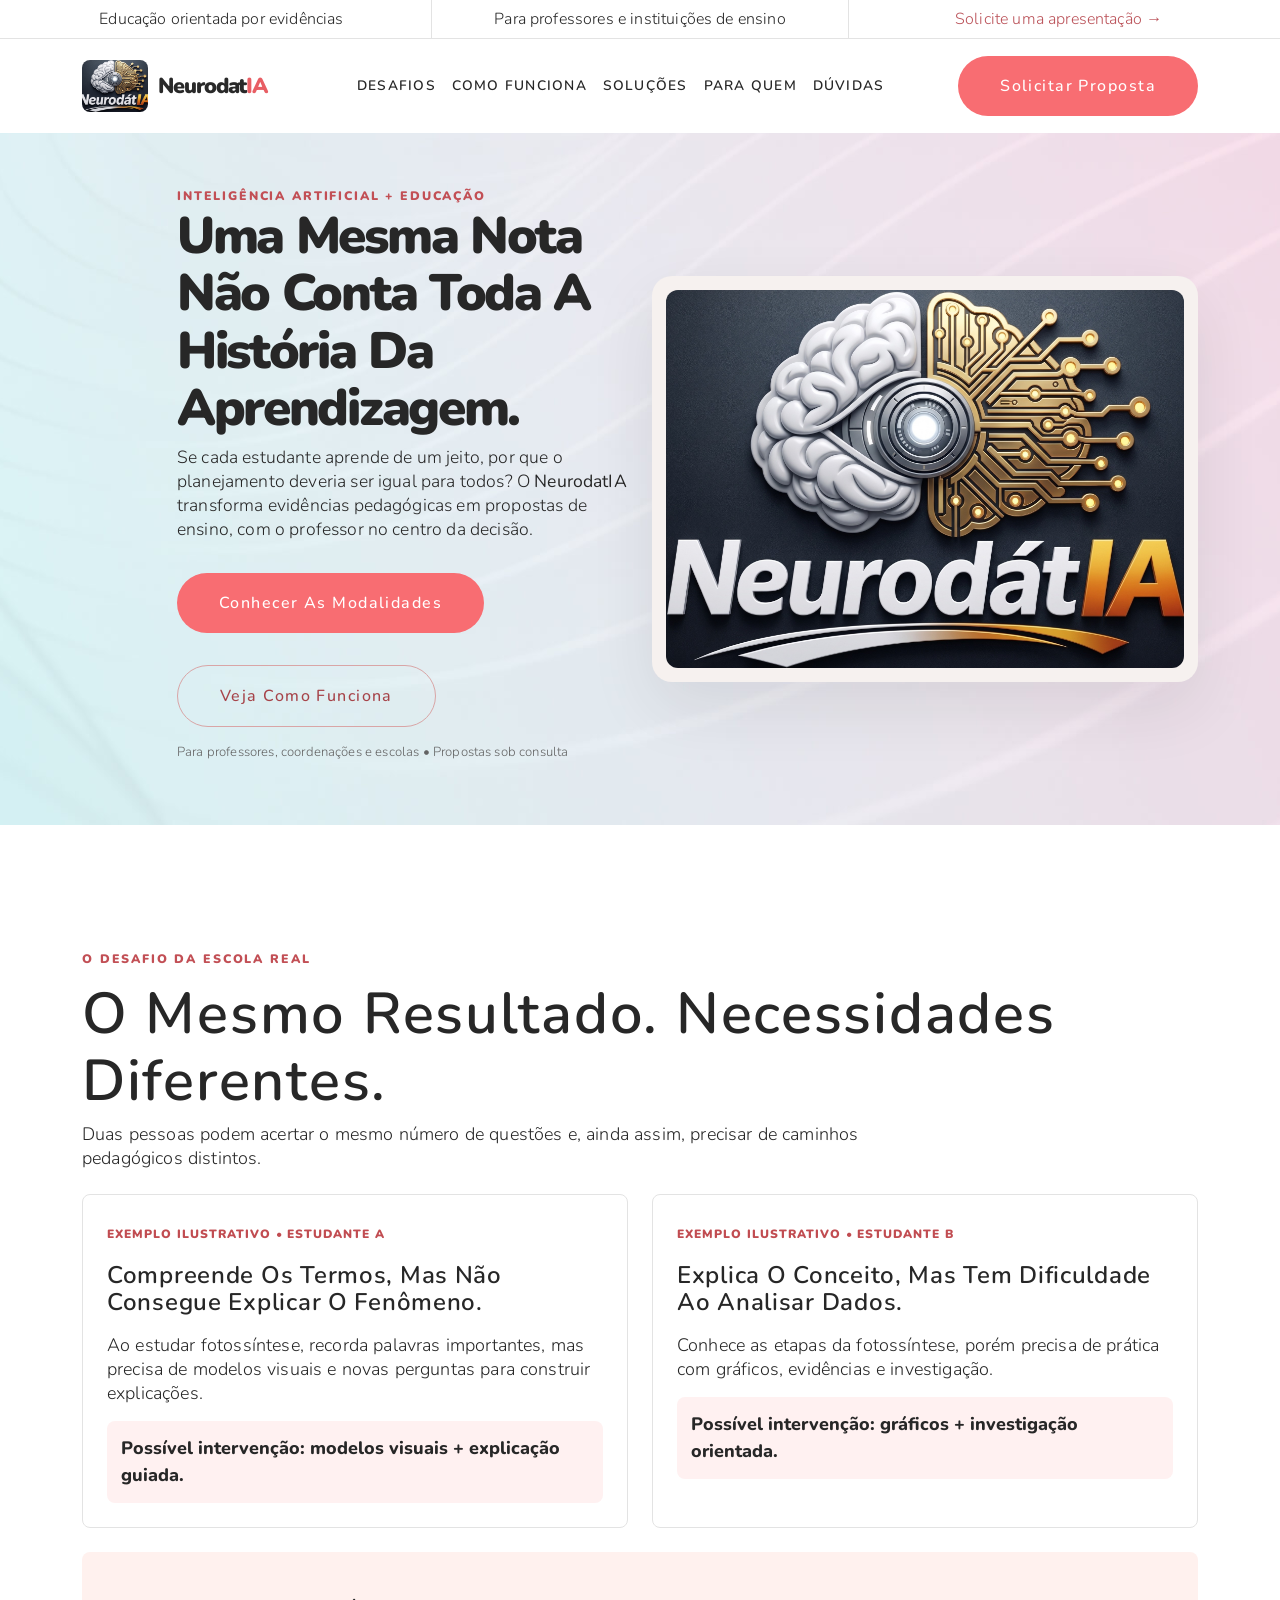
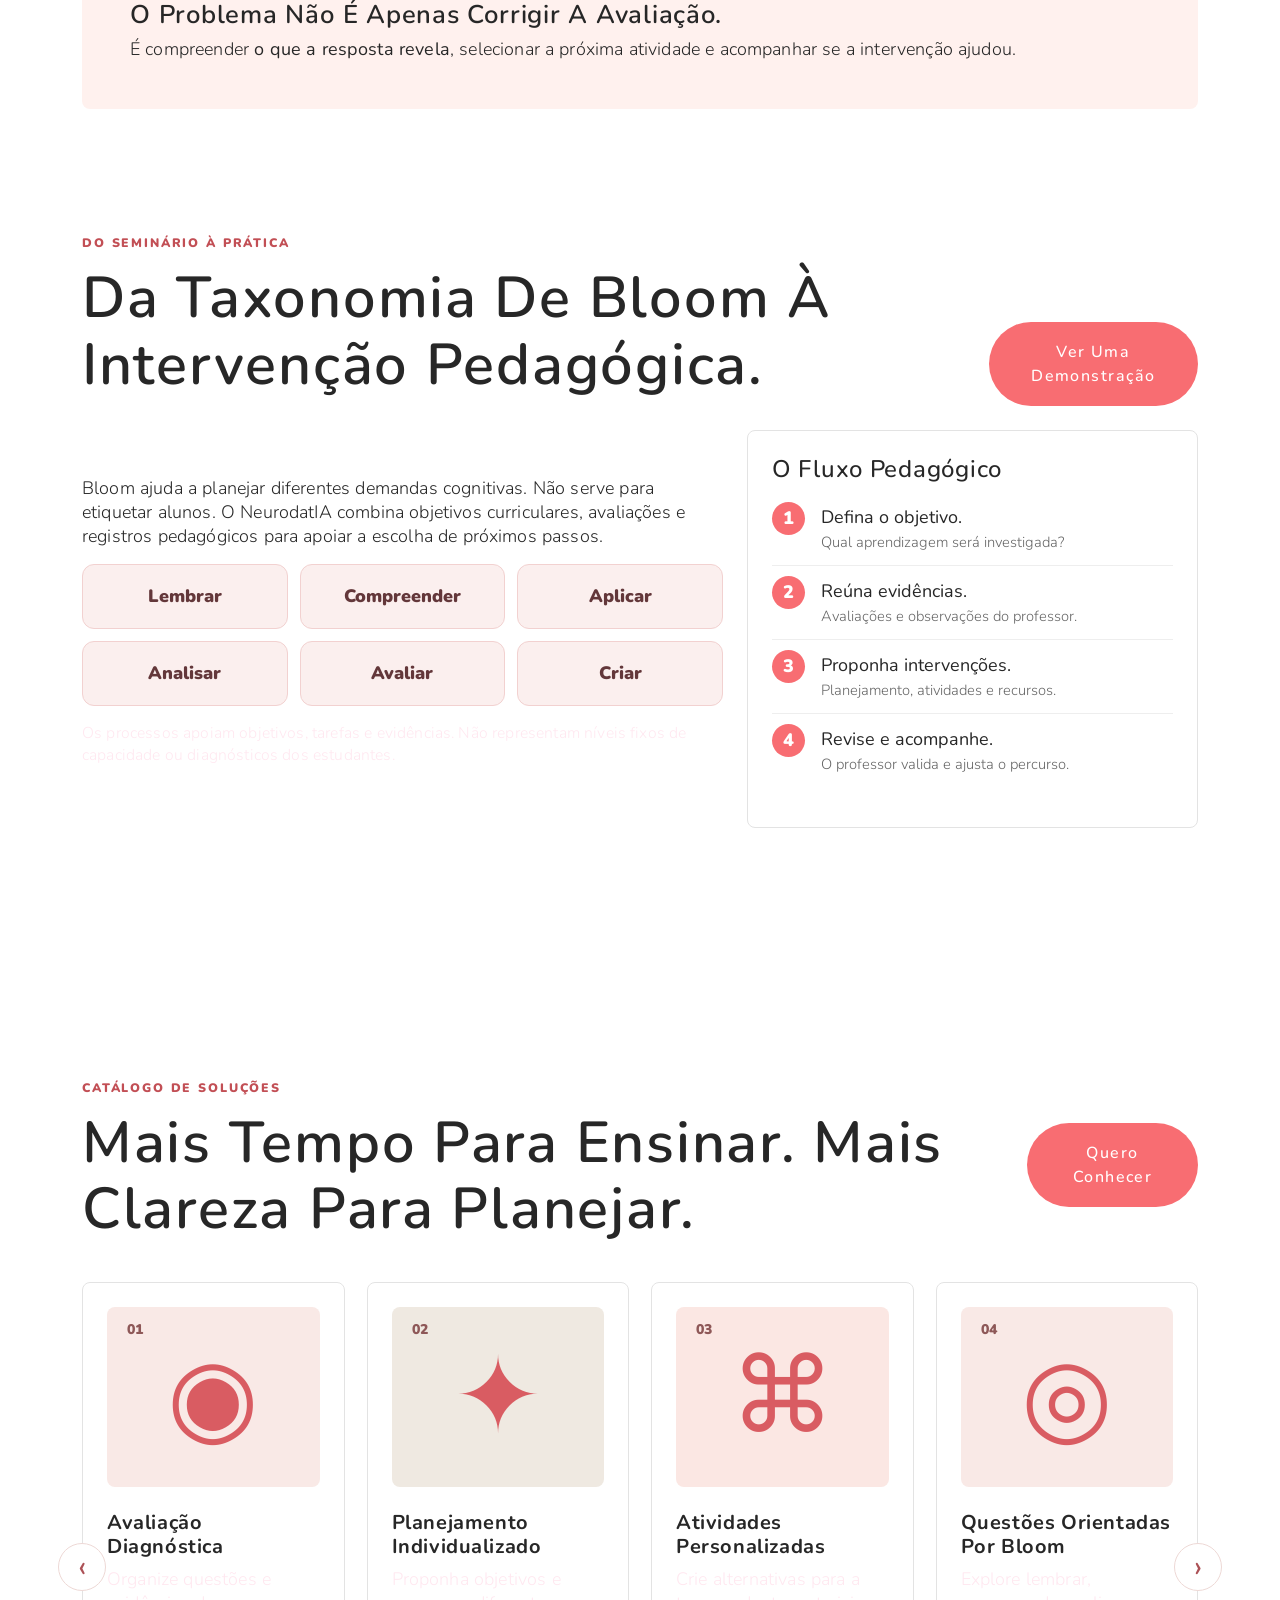
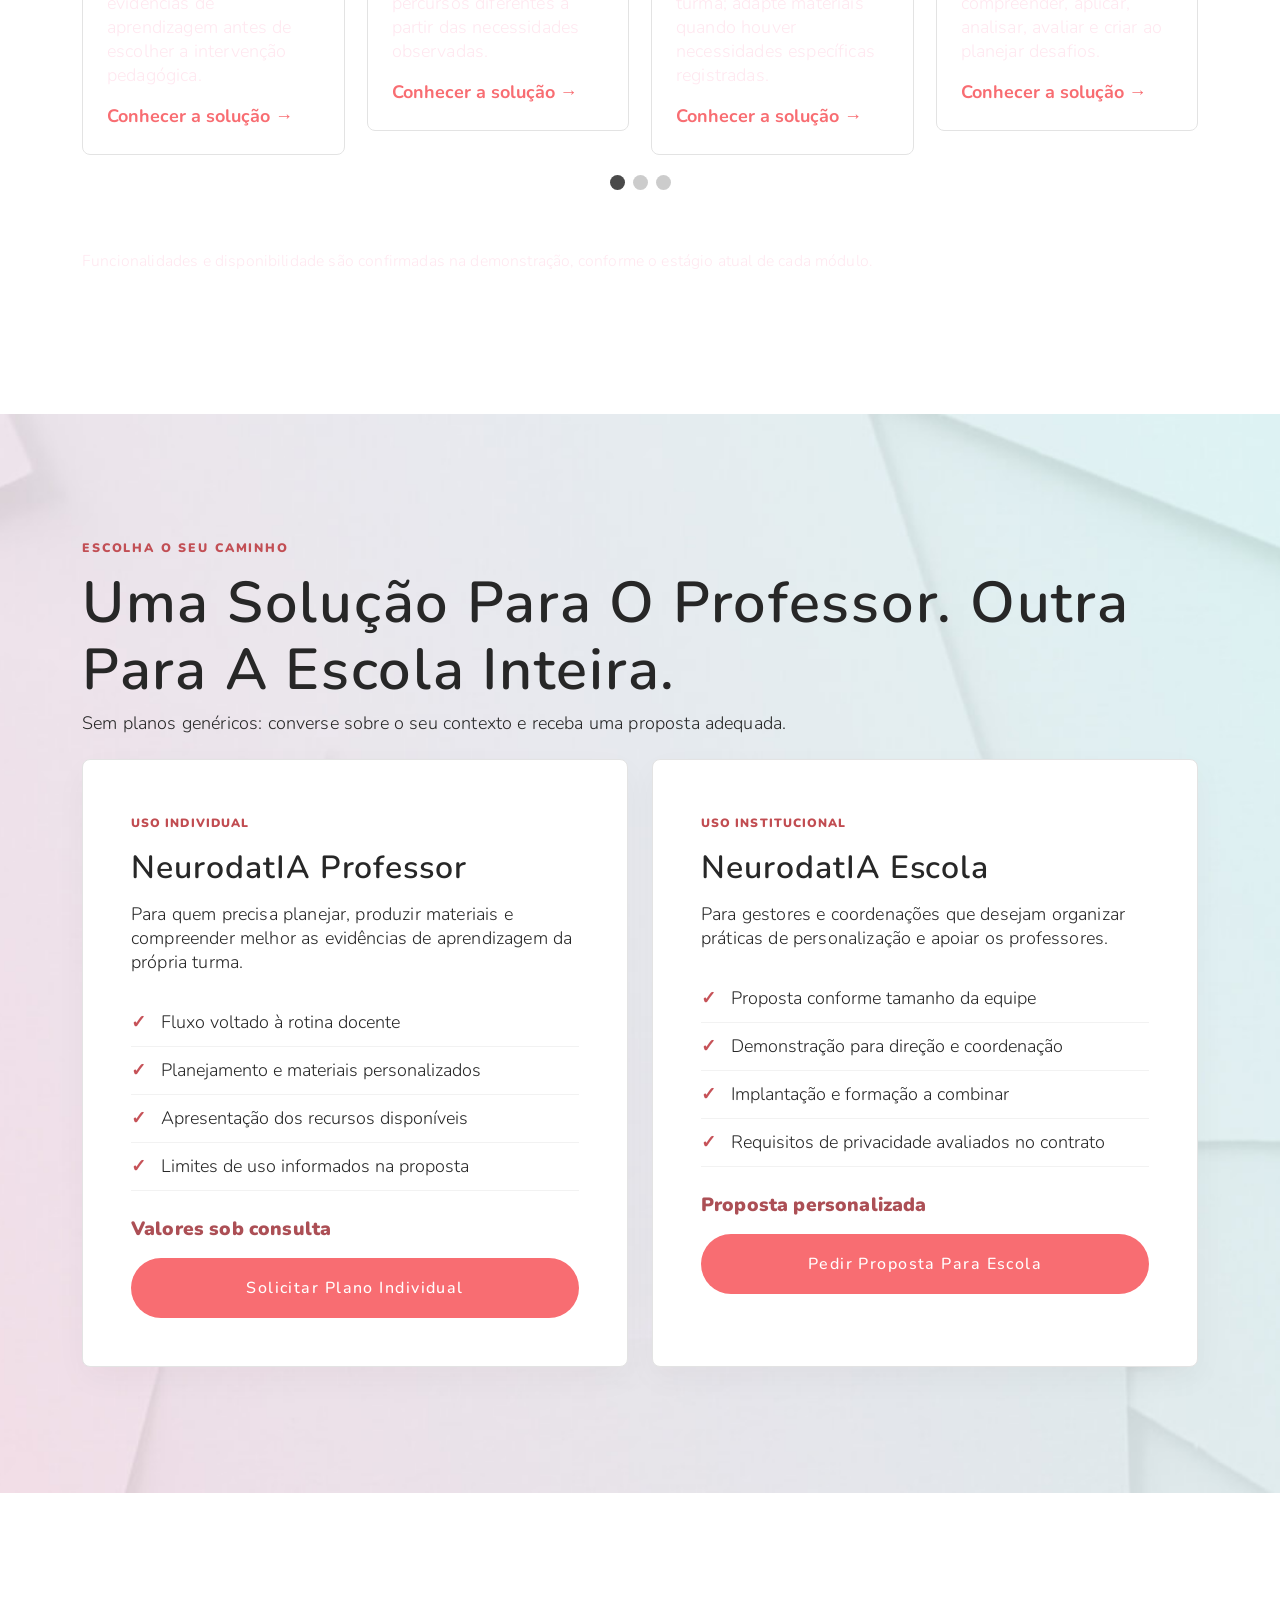
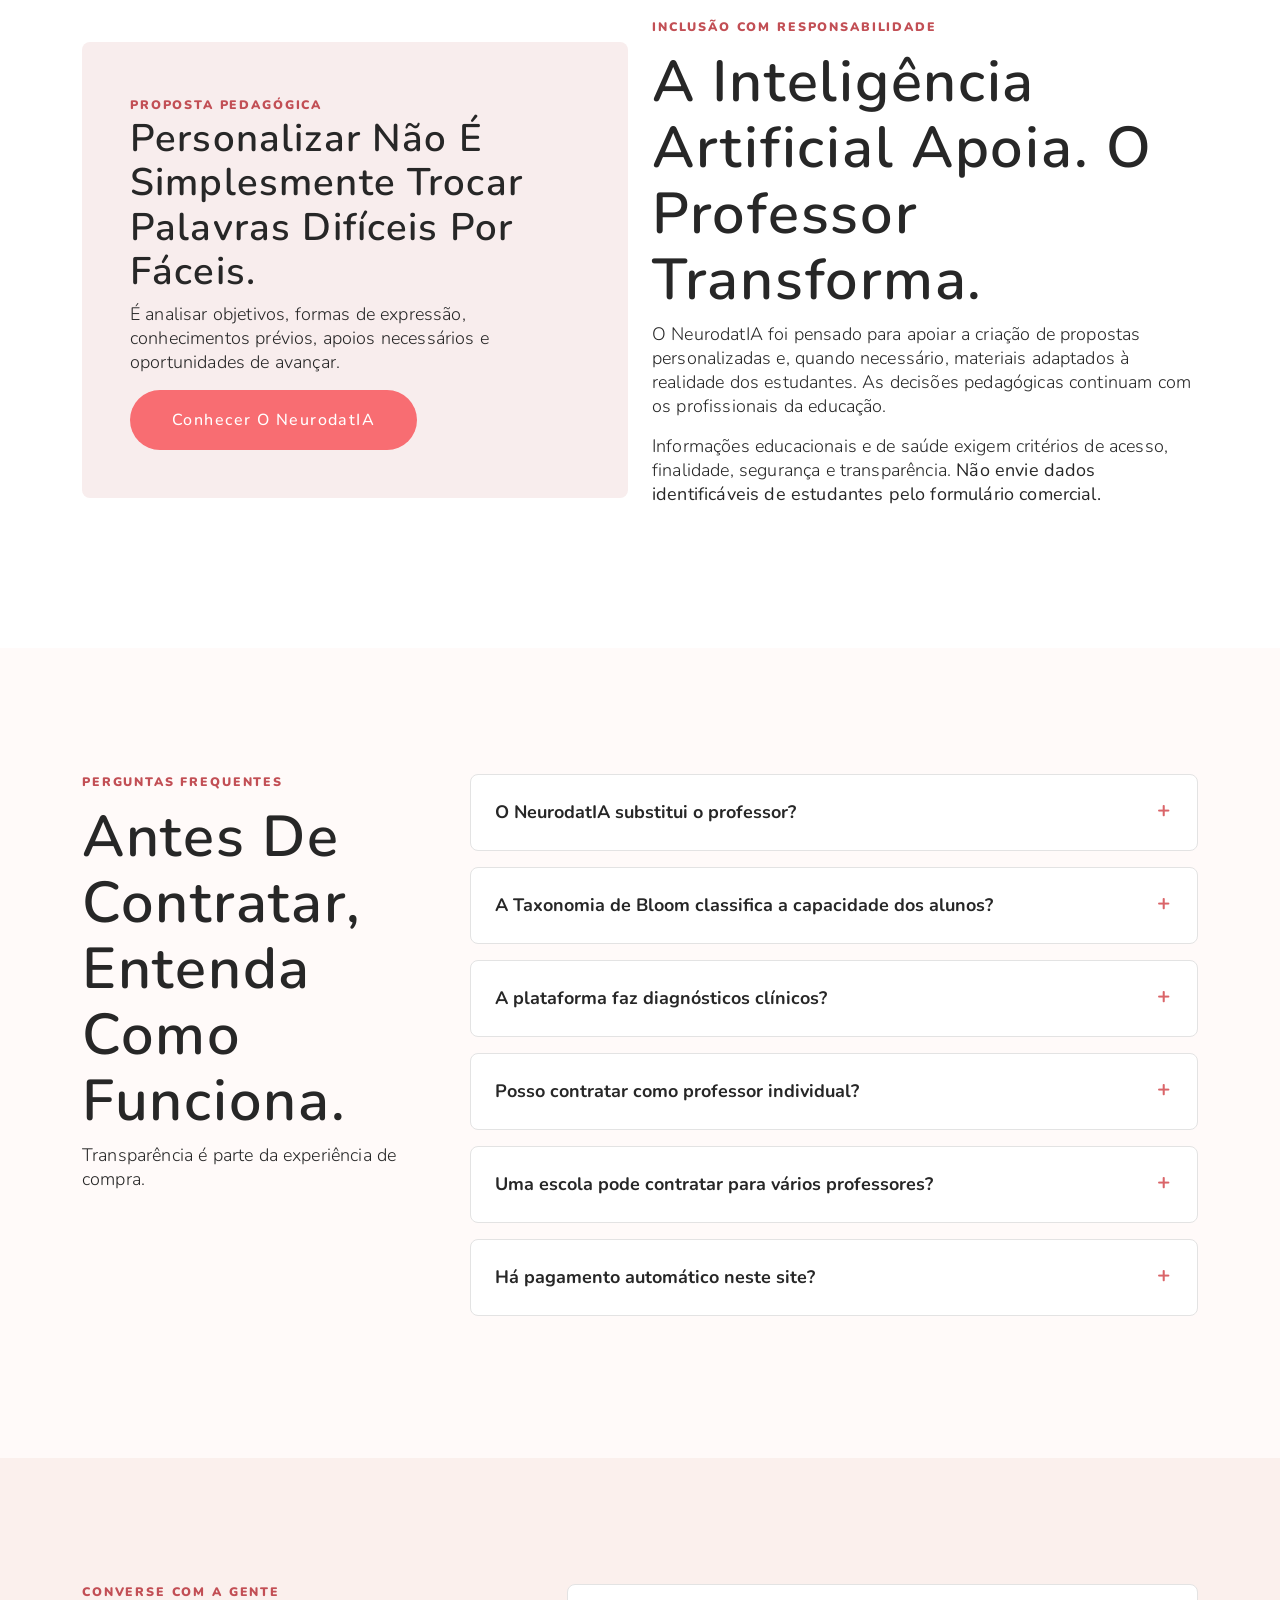
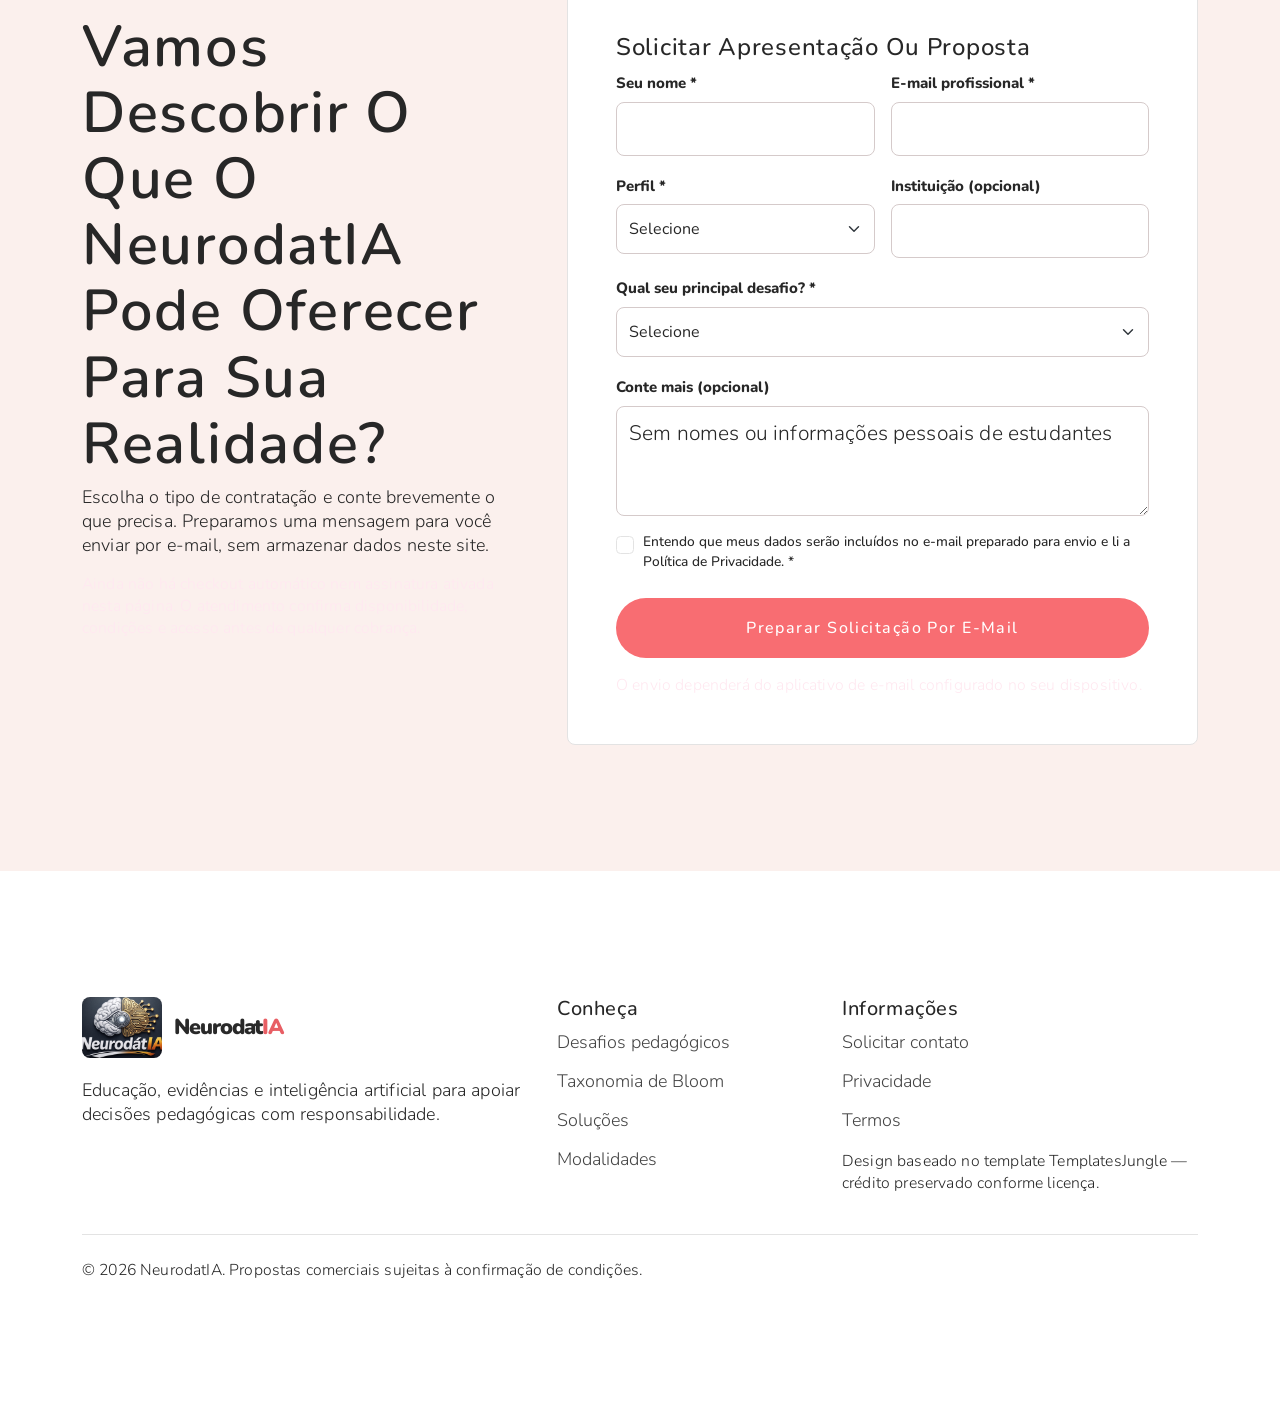
==== commit 253b116b: "Add files via upload" ====
--- a/index.html
+++ b/index.html
@@ -1,26 +1,107 @@
 <!doctype html>
 <html lang="pt-BR">
 <head>
-  <meta charset="utf-8"><meta name="viewport" content="width=device-width, initial-scale=1">
-  <meta name="theme-color" content="#081b38">
-  <meta name="description" content="NeurodatIA: inteligência artificial para planejamento pedagógico, avaliação diagnóstica e criação de atividades adaptadas. Solicite uma demonstração para sua escola.">
-  <meta property="og:type" content="website"><meta property="og:title" content="NeurodatIA para escolas | Planejamento pedagógico com IA"><meta property="og:description" content="Da avaliação à atividade adaptada. Descubra como o NeurodatIA pode apoiar a equipe pedagógica da sua escola."><meta property="og:url" content="https://zeckascencio.github.io/Neurod-tia/">
-  <link rel="canonical" href="https://zeckascencio.github.io/Neurod-tia/"><link rel="stylesheet" href="style.css">
-  <title>NeurodatIA para Escolas | Agende uma demonstração</title>
-</head>
-<body>
-<a class="skip" href="#conteudo">Ir para o conteúdo</a>
-<header class="nav"><div class="container nav-inner"><a class="brand" href="#inicio" aria-label="NeurodatIA — início"><span class="brand-mark">✦</span><span>Neurodat<span class="brand-ia">IA</span><small>INTELIGÊNCIA PEDAGÓGICA</small></span></a><button class="menu-toggle" id="menu-toggle" aria-label="Abrir menu" aria-expanded="false" aria-controls="menu">☰</button><nav id="menu" aria-label="Navegação principal"><a href="#solucoes">Soluções</a><a href="#demonstracao">Demonstração</a><a href="#para-quem">Para quem</a><a href="#seguranca">Privacidade</a><a href="#perguntas">Dúvidas</a><a class="btn btn-small" href="#contato">Agendar apresentação <span aria-hidden="true">↗</span></a></nav></div></header>
+<meta charset="utf-8"><meta name="viewport" content="width=device-width, initial-scale=1">
+<title>NeurodatIA | IA para professores, escolas e aprendizagem personalizada</title>
+<meta name="description" content="Sua turma aprende de maneiras diferentes. Conheça o NeurodatIA: IA para apoiar avaliações diagnósticas, planejamento individualizado e atividades personalizadas. Solicite uma proposta para professores ou escolas.">
+<meta name="robots" content="index,follow,max-image-preview:large"><meta name="theme-color" content="#f86d72">
+<link rel="canonical" href="https://zeckascencio.github.io/Neurod-tia/">
+<link rel="icon" type="image/jpeg" href="images/neurodatia-logo-oficial.jpg">
+<meta property="og:type" content="website"><meta property="og:locale" content="pt_BR"><meta property="og:site_name" content="NeurodatIA"><meta property="og:title" content="NeurodatIA — Uma mesma nota não revela toda a aprendizagem"><meta property="og:description" content="Do diagnóstico à intervenção pedagógica. Conheça propostas para professores e escolas."><meta property="og:url" content="https://zeckascencio.github.io/Neurod-tia/"><meta property="og:image" content="https://zeckascencio.github.io/Neurod-tia/images/neurodatia-logo-oficial.jpg">
+<meta name="twitter:card" content="summary_large_image">
+<link rel="preconnect" href="https://fonts.googleapis.com"><link rel="preconnect" href="https://fonts.gstatic.com" crossorigin><link href="https://fonts.googleapis.com/css2?family=Nunito:wght@400;500;600;700;800;900&display=swap" rel="stylesheet">
+<link href="https://cdn.jsdelivr.net/npm/bootstrap@5.3.3/dist/css/bootstrap.min.css" rel="stylesheet" crossorigin="anonymous">
+<link rel="stylesheet" href="https://cdn.jsdelivr.net/npm/swiper@9/swiper-bundle.min.css"><link rel="stylesheet" href="style.css"><link rel="stylesheet" href="neurodatia.css">
+<script type="application/ld+json">{"@context": "https://schema.org", "@type": "SoftwareApplication", "name": "NeurodatIA", "applicationCategory": "EducationalApplication", "operatingSystem": "Web", "description": "Plataforma educacional de apoio ao planejamento individualizado, avaliações diagnósticas e atividades personalizadas com mediação docente.", "url": "https://zeckascencio.github.io/Neurod-tia/", "inLanguage": "pt-BR", "image": "https://zeckascencio.github.io/Neurod-tia/images/neurodatia-logo-oficial.jpg"}</script>
+</head><body>
+<svg style="display: none;" xmlns="http://www.w3.org/2000/svg">
+<symbol id="search" viewbox="0 0 24 24" xmlns="http://www.w3.org/2000/symbolsvg">
+<path clip-rule="evenodd" d="M11.5 2.75a8.75 8.75 0 1 0 0 17.5a8.75 8.75 0 0 0 0-17.5M1.25 11.5c0-5.66 4.59-10.25 10.25-10.25S21.75 5.84 21.75 11.5c0 2.56-.939 4.902-2.491 6.698l3.271 3.272a.75.75 0 1 1-1.06 1.06l-3.272-3.271A10.21 10.21 0 0 1 11.5 21.75c-5.66 0-10.25-4.59-10.25-10.25" fill="currentColor" fill-rule="evenodd"></path>
+</symbol>
+<symbol id="user" viewbox="0 0 24 24" xmlns="http://www.w3.org/2000/svg">
+<path clip-rule="evenodd" d="M12 1.25a4.75 4.75 0 1 0 0 9.5a4.75 4.75 0 0 0 0-9.5M8.75 6a3.25 3.25 0 1 1 6.5 0a3.25 3.25 0 0 1-6.5 0M12 12.25c-2.313 0-4.445.526-6.024 1.414C4.42 14.54 3.25 15.866 3.25 17.5v.102c-.001 1.162-.002 2.62 1.277 3.662c.629.512 1.51.877 2.7 1.117c1.192.242 2.747.369 4.773.369s3.58-.127 4.774-.369c1.19-.24 2.07-.605 2.7-1.117c1.279-1.042 1.277-2.5 1.276-3.662V17.5c0-1.634-1.17-2.96-2.725-3.836c-1.58-.888-3.711-1.414-6.025-1.414M4.75 17.5c0-.851.622-1.775 1.961-2.528c1.316-.74 3.184-1.222 5.29-1.222c2.104 0 3.972.482 5.288 1.222c1.34.753 1.961 1.677 1.961 2.528c0 1.308-.04 2.044-.724 2.6c-.37.302-.99.597-2.05.811c-1.057.214-2.502.339-4.476.339c-1.974 0-3.42-.125-4.476-.339c-1.06-.214-1.68-.509-2.05-.81c-.684-.557-.724-1.293-.724-2.601" fill="currentColor" fill-rule="evenodd"></path>
+</symbol>
+<symbol id="heart" viewbox="0 0 24 24" xmlns="http://www.w3.org/2000/svg">
+<path clip-rule="evenodd" d="M5.624 4.424C3.965 5.182 2.75 6.986 2.75 9.137c0 2.197.9 3.891 2.188 5.343c1.063 1.196 2.349 2.188 3.603 3.154c.298.23.594.459.885.688c.526.415.995.778 1.448 1.043c.452.264.816.385 1.126.385c.31 0 .674-.12 1.126-.385c.453-.265.922-.628 1.448-1.043c.29-.23.587-.458.885-.687c1.254-.968 2.54-1.959 3.603-3.155c1.289-1.452 2.188-3.146 2.188-5.343c0-2.15-1.215-3.955-2.874-4.713c-1.612-.737-3.778-.542-5.836 1.597a.75.75 0 0 1-1.08 0C9.402 3.882 7.236 3.687 5.624 4.424M12 4.46C9.688 2.39 7.099 2.1 5 3.059C2.786 4.074 1.25 6.426 1.25 9.138c0 2.665 1.11 4.699 2.567 6.339c1.166 1.313 2.593 2.412 3.854 3.382c.286.22.563.434.826.642c.513.404 1.063.834 1.62 1.16c.557.325 1.193.59 1.883.59s1.326-.265 1.883-.59c.558-.326 1.107-.756 1.62-1.16a78.6 78.6 0 0 1 .826-.642c1.26-.97 2.688-2.07 3.854-3.382c1.457-1.64 2.567-3.674 2.567-6.339c0-2.712-1.535-5.064-3.75-6.077c-2.099-.96-4.688-.67-7 1.399" fill="currentColor" fill-rule="evenodd"></path>
+</symbol>
+<symbol id="cart" viewbox="0 0 24 24" xmlns="http://www.w3.org/2000/svg">
+<path clip-rule="evenodd" d="M2.249 2.292a.75.75 0 1 0-.498 1.416l.262.091c.667.235 1.106.39 1.429.549c.303.149.437.27.525.398c.09.132.16.314.2.677c.04.38.041.875.041 1.615V9.76c0 1.453.014 2.5.151 3.3c.146.854.438 1.466.985 2.042c.594.627 1.346.9 2.243 1.026c.858.122 1.948.122 3.293.122h5.406c.742 0 1.366 0 1.87-.062c.537-.065 1.025-.209 1.452-.556c.426-.348.665-.797.837-1.309c.163-.482.289-1.093.439-1.82l.508-2.469l.002-.005l.01-.052c.165-.825.303-1.519.338-2.077c.036-.586-.031-1.164-.413-1.66c-.235-.306-.565-.479-.866-.584a4.617 4.617 0 0 0-1.002-.21c-.687-.076-1.522-.076-2.34-.076H5.667a5.932 5.932 0 0 0-.01-.108c-.054-.497-.17-.95-.453-1.362c-.284-.416-.662-.682-1.102-.899c-.412-.202-.936-.386-1.553-.603zm3.46 4.578h11.38c.856 0 1.61.001 2.205.067c.296.034.517.08.672.134a.56.56 0 0 1 .176.086c.062.082.128.23.102.651c-.027.444-.143 1.036-.321 1.926v.002l-.5 2.42c-.16.783-.27 1.303-.399 1.688c-.123.366-.239.523-.364.625c-.125.102-.303.184-.685.23c-.404.05-.935.051-1.734.051h-5.303c-1.417 0-2.4-.002-3.14-.107c-.716-.101-1.093-.285-1.366-.573c-.32-.338-.493-.668-.595-1.263c-.11-.65-.129-1.558-.129-3.047zM7.5 21.75a2.25 2.25 0 1 1 0-4.5a2.25 2.25 0 0 1 0 4.5m-.75-2.25a.75.75 0 1 0 1.5 0a.75.75 0 0 0-1.5 0m9.75 2.25a2.25 2.25 0 1 1 0-4.5a2.25 2.25 0 0 1 0 4.5m-.75-2.25a.75.75 0 1 0 1.5 0a.75.75 0 0 0-1.5 0" fill="currentColor" fill-rule="evenodd"></path>
+</symbol>
+<symbol id="alt-arrow-right-outline" viewbox="0 0 24 24" xmlns="http://www.w3.org/2000/svg">
+<path clip-rule="evenodd" d="M8.512 4.43a.75.75 0 0 1 1.057.082l6 7a.75.75 0 0 1 0 .976l-6 7a.75.75 0 0 1-1.138-.976L14.012 12L8.431 5.488a.75.75 0 0 1 .08-1.057" fill="currentColor" fill-rule="evenodd"></path>
+</symbol>
+<symbol id="alt-arrow-left-outline" viewbox="0 0 24 24" xmlns="http://www.w3.org/2000/svg">
+<path clip-rule="evenodd" d="M15.488 4.43a.75.75 0 0 1 .081 1.058L9.988 12l5.581 6.512a.75.75 0 1 1-1.138.976l-6-7a.75.75 0 0 1 0-.976l6-7a.75.75 0 0 1 1.057-.081" fill="currentColor" fill-rule="evenodd"></path>
+</symbol>
+<symbol id="cart-outline" viewbox="0 0 16 16" xmlns="http://www.w3.org/2000/svg">
+<path d="M0 1.5A.5.5 0 0 1 .5 1H2a.5.5 0 0 1 .485.379L2.89 3H14.5a.5.5 0 0 1 .49.598l-1 5a.5.5 0 0 1-.465.401l-9.397.472L4.415 11H13a.5.5 0 0 1 0 1H4a.5.5 0 0 1-.491-.408L2.01 3.607 1.61 2H.5a.5.5 0 0 1-.5-.5zM3.102 4l.84 4.479 9.144-.459L13.89 4H3.102zM5 12a2 2 0 1 0 0 4 2 2 0 0 0 0-4zm7 0a2 2 0 1 0 0 4 2 2 0 0 0 0-4zm-7 1a1 1 0 1 1 0 2 1 1 0 0 1 0-2zm7 0a1 1 0 1 1 0 2 1 1 0 0 1 0-2z"></path>
+</symbol>
+<symbol id="quality" viewbox="0 0 16 16" xmlns="http://www.w3.org/2000/svg">
+<path d="M9.669.864 8 0 6.331.864l-1.858.282-.842 1.68-1.337 1.32L2.6 6l-.306 1.854 1.337 1.32.842 1.68 1.858.282L8 12l1.669-.864 1.858-.282.842-1.68 1.337-1.32L13.4 6l.306-1.854-1.337-1.32-.842-1.68L9.669.864zm1.196 1.193.684 1.365 1.086 1.072L12.387 6l.248 1.506-1.086 1.072-.684 1.365-1.51.229L8 10.874l-1.355-.702-1.51-.229-.684-1.365-1.086-1.072L3.614 6l-.25-1.506 1.087-1.072.684-1.365 1.51-.229L8 1.126l1.356.702 1.509.229z"></path>
+<path d="M4 11.794V16l4-1 4 1v-4.206l-2.018.306L8 13.126 6.018 12.1 4 11.794z"></path>
+</symbol>
+<symbol id="price-tag" viewbox="0 0 16 16" xmlns="http://www.w3.org/2000/svg">
+<path d="M6 4.5a1.5 1.5 0 1 1-3 0 1.5 1.5 0 0 1 3 0zm-1 0a.5.5 0 1 0-1 0 .5.5 0 0 0 1 0z"></path>
+<path d="M2 1h4.586a1 1 0 0 1 .707.293l7 7a1 1 0 0 1 0 1.414l-4.586 4.586a1 1 0 0 1-1.414 0l-7-7A1 1 0 0 1 1 6.586V2a1 1 0 0 1 1-1zm0 5.586 7 7L13.586 9l-7-7H2v4.586z"></path>
+</symbol>
+<symbol id="shield-plus" viewbox="0 0 16 16" xmlns="http://www.w3.org/2000/svg">
+<path d="M5.338 1.59a61.44 61.44 0 0 0-2.837.856.481.481 0 0 0-.328.39c-.554 4.157.726 7.19 2.253 9.188a10.725 10.725 0 0 0 2.287 2.233c.346.244.652.42.893.533.12.057.218.095.293.118a.55.55 0 0 0 .101.025.615.615 0 0 0 .1-.025c.076-.023.174-.061.294-.118.24-.113.547-.29.893-.533a10.726 10.726 0 0 0 2.287-2.233c1.527-1.997 2.807-5.031 2.253-9.188a.48.48 0 0 0-.328-.39c-.651-.213-1.75-.56-2.837-.855C9.552 1.29 8.531 1.067 8 1.067c-.53 0-1.552.223-2.662.524zM5.072.56C6.157.265 7.31 0 8 0s1.843.265 2.928.56c1.11.3 2.229.655 2.887.87a1.54 1.54 0 0 1 1.044 1.262c.596 4.477-.787 7.795-2.465 9.99a11.775 11.775 0 0 1-2.517 2.453 7.159 7.159 0 0 1-1.048.625c-.28.132-.581.24-.829.24s-.548-.108-.829-.24a7.158 7.158 0 0 1-1.048-.625 11.777 11.777 0 0 1-2.517-2.453C1.928 10.487.545 7.169 1.141 2.692A1.54 1.54 0 0 1 2.185 1.43 62.456 62.456 0 0 1 5.072.56z"></path>
+<path d="M8 4.5a.5.5 0 0 1 .5.5v1.5H10a.5.5 0 0 1 0 1H8.5V9a.5.5 0 0 1-1 0V7.5H6a.5.5 0 0 1 0-1h1.5V5a.5.5 0 0 1 .5-.5z"></path>
+</symbol>
+<symbol id="star-fill" viewbox="0 0 24 24" xmlns="http://www.w3.org/2000/svg">
+<path d="M9.153 5.408C10.42 3.136 11.053 2 12 2c.947 0 1.58 1.136 2.847 3.408l.328.588c.36.646.54.969.82 1.182c.28.213.63.292 1.33.45l.636.144c2.46.557 3.689.835 3.982 1.776c.292.94-.546 1.921-2.223 3.882l-.434.507c-.476.557-.715.836-.822 1.18c-.107.345-.071.717.001 1.46l.066.677c.253 2.617.38 3.925-.386 4.506c-.766.582-1.918.051-4.22-1.009l-.597-.274c-.654-.302-.981-.452-1.328-.452c-.347 0-.674.15-1.328.452l-.596.274c-2.303 1.06-3.455 1.59-4.22 1.01c-.767-.582-.64-1.89-.387-4.507l.066-.676c.072-.744.108-1.116 0-1.46c-.106-.345-.345-.624-.821-1.18l-.434-.508c-1.677-1.96-2.515-2.941-2.223-3.882c.293-.941 1.523-1.22 3.983-1.776l.636-.144c.699-.158 1.048-.237 1.329-.45c.28-.213.46-.536.82-1.182z" fill="currentColor"></path>
+</symbol>
+<symbol id="star-empty" viewbox="0 0 16 16" xmlns="http://www.w3.org/2000/svg">
+<path d="M2.866 14.85c-.078.444.36.791.746.593l4.39-2.256 4.389 2.256c.386.198.824-.149.746-.592l-.83-4.73 3.522-3.356c.33-.314.16-.888-.282-.95l-4.898-.696L8.465.792a.513.513 0 0 0-.927 0L5.354 5.12l-4.898.696c-.441.062-.612.636-.283.95l3.523 3.356-.83 4.73zm4.905-2.767-3.686 1.894.694-3.957a.565.565 0 0 0-.163-.505L1.71 6.745l4.052-.576a.525.525 0 0 0 .393-.288L8 2.223l1.847 3.658a.525.525 0 0 0 .393.288l4.052.575-2.906 2.77a.565.565 0 0 0-.163.506l.694 3.957-3.686-1.894a.503.503 0 0 0-.461 0z"></path>
+</symbol>
+<symbol id="star-half" viewbox="0 0 16 16" xmlns="http://www.w3.org/2000/svg">
+<path d="M5.354 5.119 7.538.792A.516.516 0 0 1 8 .5c.183 0 .366.097.465.292l2.184 4.327 4.898.696A.537.537 0 0 1 16 6.32a.548.548 0 0 1-.17.445l-3.523 3.356.83 4.73c.078.443-.36.79-.746.592L8 13.187l-4.389 2.256a.52.52 0 0 1-.146.05c-.342.06-.668-.254-.6-.642l.83-4.73L.173 6.765a.55.55 0 0 1-.172-.403.58.58 0 0 1 .085-.302.513.513 0 0 1 .37-.245l4.898-.696zM8 12.027a.5.5 0 0 1 .232.056l3.686 1.894-.694-3.957a.565.565 0 0 1 .162-.505l2.907-2.77-4.052-.576a.525.525 0 0 1-.393-.288L8.001 2.223 8 2.226v9.8z"></path>
+</symbol>
+<symbol id="quote" viewbox="0 0 24 24" xmlns="http://www.w3.org/2000/svg">
+<path d="m15 17l2-4h-4V6h7v7l-2 4h-3Zm-9 0l2-4H4V6h7v7l-2 4H6Z" fill="currentColor"></path>
+</symbol>
+<symbol id="facebook" viewbox="0 0 24 24" xmlns="http://www.w3.org/2000/svg">
+<path d="M9.198 21.5h4v-8.01h3.604l.396-3.98h-4V7.5a1 1 0 0 1 1-1h3v-4h-3a5 5 0 0 0-5 5v2.01h-2l-.396 3.98h2.396v8.01Z" fill="currentColor"></path>
+</symbol>
+<symbol id="youtube" viewbox="0 0 32 32" xmlns="http://www.w3.org/2000/svg">
+<path d="M29.41 9.26a3.5 3.5 0 0 0-2.47-2.47C24.76 6.2 16 6.2 16 6.2s-8.76 0-10.94.59a3.5 3.5 0 0 0-2.47 2.47A36.13 36.13 0 0 0 2 16a36.13 36.13 0 0 0 .59 6.74a3.5 3.5 0 0 0 2.47 2.47c2.18.59 10.94.59 10.94.59s8.76 0 10.94-.59a3.5 3.5 0 0 0 2.47-2.47A36.13 36.13 0 0 0 30 16a36.13 36.13 0 0 0-.59-6.74ZM13.2 20.2v-8.4l7.27 4.2Z" fill="currentColor"></path>
+</symbol>
+<symbol id="twitter" viewbox="0 0 256 256" xmlns="http://www.w3.org/2000/svg">
+<path d="m245.66 77.66l-29.9 29.9C209.72 177.58 150.67 232 80 232c-14.52 0-26.49-2.3-35.58-6.84c-7.33-3.67-10.33-7.6-11.08-8.72a8 8 0 0 1 3.85-11.93c.26-.1 24.24-9.31 39.47-26.84a110.93 110.93 0 0 1-21.88-24.2c-12.4-18.41-26.28-50.39-22-98.18a8 8 0 0 1 13.65-4.92c.35.35 33.28 33.1 73.54 43.72V88a47.87 47.87 0 0 1 14.36-34.3A46.87 46.87 0 0 1 168.1 40a48.66 48.66 0 0 1 41.47 24H240a8 8 0 0 1 5.66 13.66Z" fill="currentColor"></path>
+</symbol>
+<symbol id="instagram" viewbox="0 0 256 256" xmlns="http://www.w3.org/2000/svg">
+<path d="M128 80a48 48 0 1 0 48 48a48.05 48.05 0 0 0-48-48Zm0 80a32 32 0 1 1 32-32a32 32 0 0 1-32 32Zm48-136H80a56.06 56.06 0 0 0-56 56v96a56.06 56.06 0 0 0 56 56h96a56.06 56.06 0 0 0 56-56V80a56.06 56.06 0 0 0-56-56Zm40 152a40 40 0 0 1-40 40H80a40 40 0 0 1-40-40V80a40 40 0 0 1 40-40h96a40 40 0 0 1 40 40ZM192 76a12 12 0 1 1-12-12a12 12 0 0 1 12 12Z" fill="currentColor"></path>
+</symbol>
+<symbol id="linkedin" viewbox="0 0 24 24" xmlns="http://www.w3.org/2000/svg">
+<path d="M6.94 5a2 2 0 1 1-4-.002a2 2 0 0 1 4 .002zM7 8.48H3V21h4V8.48zm6.32 0H9.34V21h3.94v-6.57c0-3.66 4.77-4 4.77 0V21H22v-7.93c0-6.17-7.06-5.94-8.72-2.91l.04-1.68z" fill="currentColor"></path>
+</symbol>
+<symbol id="nav-icon" viewbox="0 0 16 16" xmlns="http://www.w3.org/2000/svg">
+<path d="M14 10.5a.5.5 0 0 0-.5-.5h-3a.5.5 0 0 0 0 1h3a.5.5 0 0 0 .5-.5zm0-3a.5.5 0 0 0-.5-.5h-7a.5.5 0 0 0 0 1h7a.5.5 0 0 0 .5-.5zm0-3a.5.5 0 0 0-.5-.5h-11a.5.5 0 0 0 0 1h11a.5.5 0 0 0 .5-.5z"></path>
+</symbol>
+<symbol id="close" viewbox="0 0 16 16" xmlns="http://www.w3.org/2000/svg">
+<path d="M2.146 2.854a.5.5 0 1 1 .708-.708L8 7.293l5.146-5.147a.5.5 0 0 1 .708.708L8.707 8l5.147 5.146a.5.5 0 0 1-.708.708L8 8.707l-5.146 5.147a.5.5 0 0 1-.708-.708L7.293 8 2.146 2.854Z"></path>
+</symbol>
+<symbol id="navbar-icon" viewbox="0 0 16 16" xmlns="http://www.w3.org/2000/svg">
+<path d="M14 10.5a.5.5 0 0 0-.5-.5h-3a.5.5 0 0 0 0 1h3a.5.5 0 0 0 .5-.5zm0-3a.5.5 0 0 0-.5-.5h-7a.5.5 0 0 0 0 1h7a.5.5 0 0 0 .5-.5zm0-3a.5.5 0 0 0-.5-.5h-11a.5.5 0 0 0 0 1h11a.5.5 0 0 0 .5-.5z"></path>
+</symbol>
+</svg>
+<a class="skip-link" href="#conteudo">Pular para o conteúdo</a>
+<header id="header" class="site-header">
+<div class="top-info border-bottom d-none d-md-block"><div class="container-fluid"><div class="row g-0"><div class="col-md-4"><p class="fs-6 my-2 text-center">Educação orientada por evidências</p></div><div class="col-md-4 border-start border-end"><p class="fs-6 my-2 text-center">Para professores e instituições de ensino</p></div><div class="col-md-4"><p class="fs-6 my-2 text-center"><a href="#contato">Solicite uma apresentação <span aria-hidden="true">→</span></a></p></div></div></div></div>
+<nav class="navbar navbar-expand-lg py-3" id="header-nav" aria-label="Navegação principal"><div class="container">
+<a class="navbar-brand" href="#inicio" aria-label="NeurodatIA, início"><img class="logo brand-logo" src="images/neurodatia-logo-oficial.jpg" alt="NeurodatIA — cérebro e circuitos" width="154" height="112"><span class="brand-text">Neurodat<span>IA</span></span></a>
+<button class="navbar-toggler p-2" type="button" data-bs-toggle="collapse" data-bs-target="#mainNav" aria-controls="mainNav" aria-expanded="false" aria-label="Abrir menu"><span class="navbar-toggler-icon"></span></button>
+<div class="collapse navbar-collapse" id="mainNav"><ul class="navbar-nav mx-auto text-uppercase align-items-lg-center" id="navbar"><li class="nav-item"><a class="nav-link" href="#desafios">Desafios</a></li><li class="nav-item"><a class="nav-link" href="#metodo">Como funciona</a></li><li class="nav-item"><a class="nav-link" href="#solucoes">Soluções</a></li><li class="nav-item"><a class="nav-link" href="#planos">Para quem</a></li><li class="nav-item"><a class="nav-link" href="#faq">Dúvidas</a></li></ul><a class="btn btn-sm header-action" href="#contato">Solicitar proposta</a></div></div></nav></header>
 <main id="conteudo">
-<section class="hero" id="inicio"><div class="orb orb-a"></div><div class="orb orb-b"></div><div class="container hero-grid"><div><span class="eyebrow"><span class="status-dot"></span> TECNOLOGIA EDUCACIONAL PARA ESCOLAS</span><h1>Mais tempo para ensinar. <em>Mais possibilidades de incluir.</em></h1><p class="hero-copy">Transforme informações de avaliações e registros pedagógicos em apoio ao planejamento, à criação de atividades adaptadas e ao acompanhamento da aprendizagem — com inteligência artificial e supervisão docente.</p><div class="cta-row"><a class="btn btn-primary" href="#contato">Agendar demonstração <span>↗</span></a><a class="btn btn-outline" href="#demonstracao">Conhecer o funcionamento <span>▶</span></a></div><p class="hero-foot">Para gestores, coordenações pedagógicas, professores e equipes de apoio educacional.</p></div><div class="hero-ui" aria-label="Exemplo ilustrativo de um fluxo pedagógico no NeurodatIA"><div class="ui-top"><div class="ui-brand">✦ &nbsp;NeurodatIA <span>VISÃO ILUSTRATIVA</span></div><div class="dots"><i></i><i></i><i></i></div></div><div class="ui-layout"><div class="ui-rail"><span class="on">▦</span><span>◇</span><span>▤</span><span>◈</span></div><div class="ui-main"><span class="tiny">FLUXO PEDAGÓGICO</span><h3>Da evidência à adaptação</h3><div class="process"><div class="process-card"><span class="process-ico blue">01</span><div><b>Avaliação e registros</b><small>Dados pedagógicos de entrada</small></div><span class="check">✓</span></div><div class="connector"></div><div class="process-card"><span class="process-ico purple">02</span><div><b>Planejamento assistido</b><small>Propostas para revisão docente</small></div><span class="check">✓</span></div><div class="connector"></div><div class="process-card highlight"><span class="process-ico green">03</span><div><b>Atividade adaptada</b><small>Material para uso em sala</small></div><span class="tag">EXEMPLO</span></div></div><p class="ui-note">Exemplo conceitual. A geração real depende das informações disponíveis e da validação do professor.</p></div></div></div></div></section>
-<div class="trust-strip"><div class="container"><strong>Uma proposta pensada para a rotina pedagógica</strong><div><span>◈ Avaliações</span><span>▣ Planejamentos</span><span>▤ Atividades adaptadas</span><span>◎ Acompanhamento</span></div></div></div>
-<section class="section" id="solucoes"><div class="container"><div class="section-heading"><span class="kicker">O DESAFIO</span><h2>O professor conhece seus alunos.<br><span>A tecnologia pode apoiar o próximo passo.</span></h2><p>Dados de avaliações, relatórios e observações ajudam a entender necessidades de aprendizagem. O desafio é organizar essas informações e transformá-las em materiais pedagógicos úteis.</p></div><div class="feature-grid"><article class="feature"><span class="feature-icon">▥</span><h3>Avaliação diagnóstica</h3><p>Apoio à leitura e organização de evidências para orientar intervenções pedagógicas.</p></article><article class="feature"><span class="feature-icon">✦</span><h3>Atividades personalizadas</h3><p>Propostas de atividades considerando habilidades, níveis de aprendizagem e necessidades informadas.</p></article><article class="feature"><span class="feature-icon">▣</span><h3>Planejamento pedagógico</h3><p>Apoio à produção de planos, trilhas e estratégias para estudantes e turmas.</p></article><article class="feature"><span class="feature-icon">◇</span><h3>Recursos visuais</h3><p>Mapas mentais e materiais para organizar conteúdos e facilitar a mediação pedagógica.</p></article><article class="feature"><span class="feature-icon">◎</span><h3>Histórico de aprendizagem</h3><p>Uma proposta para reunir registros e apoiar o acompanhamento ao longo do tempo.</p></article><article class="feature"><span class="feature-icon">▤</span><h3>Materiais pedagógicos</h3><p>Ferramentas para elaborar avaliações, atividades, apostilas e outros recursos de ensino.</p></article></div><div class="note-inline"><b>Importante:</b> O NeurodatIA está em desenvolvimento. A disponibilidade de cada módulo e as condições de implantação são apresentadas na demonstração.</div></div></section>
-<section class="section section-alt" id="demonstracao"><div class="container demo-grid"><div><span class="kicker">VEJA NA PRÁTICA</span><h2>Uma ferramenta para apoiar decisões pedagógicas, não substituir o professor.</h2><p>O professor continua responsável por interpretar o contexto da turma, revisar as sugestões e decidir como aplicar cada material.</p><ol class="steps"><li><span>1</span><div><b>Organize a informação</b><p>Reúna avaliações, registros e objetivos pedagógicos.</p></div></li><li><span>2</span><div><b>Receba sugestões</b><p>Explore propostas de análise, planejamento e adaptação com IA.</p></div></li><li><span>3</span><div><b>Revise e aplique</b><p>Ajuste o conteúdo antes de utilizar com os estudantes.</p></div></li></ol><a href="#contato" class="text-link">Quero ver uma demonstração para minha escola ↗</a></div><div class="sample-panel"><div class="sample-header"><span>EXEMPLO PEDAGÓGICO FICTÍCIO</span><span class="sample-pill">Demonstração conceitual</span></div><h3>Exemplo: atividade de Ciências</h3><p class="sample-sub">Tema: cadeias alimentares · Ensino Fundamental</p><div class="sample-divider"></div><div class="sample-label">PONTO DE PARTIDA</div><p>Uma avaliação aponta dificuldade em distinguir produtores, consumidores e decompositores.</p><div class="sample-arrow">↓</div><div class="sample-label">POSSÍVEL ADAPTAÇÃO</div><div class="sample-result"><b>Atividade com apoio visual</b><p>Identificar o papel de seres vivos em uma cadeia alimentar ilustrada, com comandos objetivos e progressão de dificuldade.</p></div><p class="sample-disclaimer">Conteúdo ilustrativo, não gerado a partir de dados reais de estudantes.</p></div></div></section>
-<section class="section" id="para-quem"><div class="container"><div class="section-heading"><span class="kicker">SOLUÇÕES INSTITUCIONAIS</span><h2>O NeurodatIA na sua realidade escolar</h2><p>Uma conversa inicial ajuda a identificar necessidades, recursos prioritários e a melhor forma de testar a plataforma.</p></div><div class="audience-grid"><article><span class="audience-icon">🏫</span><h3>Escolas particulares</h3><p>Explore uma implementação orientada às demandas da coordenação e da equipe docente.</p><a href="#contato" data-interest="Escola particular">Solicitar apresentação ↗</a></article><article><span class="audience-icon">🏢</span><h3>Redes de ensino</h3><p>Converse sobre um projeto-piloto, requisitos institucionais, formação e governança de dados.</p><a href="#contato" data-interest="Rede de ensino">Conversar sobre piloto ↗</a></article><article><span class="audience-icon">👩‍🏫</span><h3>Equipes pedagógicas</h3><p>Conheça fluxos de trabalho para planejamento, avaliação e criação de materiais adaptados.</p><a href="#contato" data-interest="Equipe pedagógica">Conhecer os recursos ↗</a></article></div></div></section>
-<section class="section security" id="seguranca"><div class="container security-grid"><div><span class="kicker">PRIVACIDADE E RESPONSABILIDADE</span><h2>Trabalhar com dados educacionais exige cuidado.</h2><p>O uso de informações de estudantes — especialmente crianças, adolescentes e dados sensíveis — requer base legal adequada, transparência, controles técnicos e responsabilidades definidas.</p><p>Na conversa institucional, apresente suas exigências de segurança, permissões de acesso, retenção, operadores e integrações. A conformidade de uma implantação deve ser avaliada com documentação e verificações específicas.</p><div class="security-links"><a href="privacidade.html">Política de privacidade ↗</a><a href="termos.html">Termos de uso ↗</a></div></div><div class="security-card"><span class="shield">♢</span><h3>O que avaliar antes de contratar</h3><ul><li>Finalidade e minimização dos dados</li><li>Perfis de acesso e responsabilidades</li><li>Integrações e fornecedores envolvidos</li><li>Armazenamento, retenção e exclusão</li><li>Supervisão humana dos materiais gerados</li></ul><small>Esta seção descreve critérios de avaliação, não uma certificação ou garantia de conformidade.</small></div></div></section>
-<section class="section faq-section" id="perguntas"><div class="container faq-grid"><div><span class="kicker">DÚVIDAS FREQUENTES</span><h2>Antes de levar para a sua escola</h2><p>As condições de uso e implantação são tratadas individualmente nesta fase do projeto.</p></div><div class="faq-list"><details><summary>O NeurodatIA já está pronto para contratação?</summary><p>A plataforma está em desenvolvimento e possui recursos em fase de testes. A demonstração permite verificar quais módulos estão disponíveis e discutir os requisitos para uma implantação.</p></details><details><summary>É possível testar com uma equipe da escola?</summary><p>É possível solicitar uma conversa sobre demonstração ou projeto-piloto. O formato, as permissões e as condições de acesso precisam ser definidos antes de qualquer teste.</p></details><details><summary>Existe um preço por escola ou professor?</summary><p>Não há um preço público anunciado nesta página. Solicite uma proposta para discutir o porte da instituição, o escopo e as necessidades de implementação.</p></details><details><summary>O sistema substitui o professor ou o atendimento especializado?</summary><p>Não. O NeurodatIA é uma ferramenta de apoio. A interpretação dos resultados, as decisões pedagógicas e a revisão dos materiais permanecem sob responsabilidade dos profissionais envolvidos.</p></details><details><summary>Como são tratados os dados de estudantes?</summary><p>O tratamento depende da configuração e das integrações utilizadas. Antes de compartilhar dados reais, a instituição deve avaliar políticas, bases legais, acesso, armazenamento e demais salvaguardas aplicáveis.</p></details></div></div></section>
-<section class="contact-section" id="contato"><div class="container contact-grid"><div><span class="kicker light">VAMOS CONVERSAR?</span><h2>Leve a proposta do NeurodatIA para sua escola.</h2><p>Conte um pouco sobre sua instituição. Preparamos uma mensagem com os dados informados para você enviar por e-mail e solicitar uma demonstração ou proposta de projeto-piloto.</p><div class="contact-point">✓ Sem compromisso de contratação</div><div class="contact-point">✓ Apresentação dos módulos disponíveis</div><div class="contact-point">✓ Conversa sobre requisitos e implantação</div></div><form id="lead-form" class="lead-form"><h3>Solicitar demonstração</h3><label for="name">Seu nome <span>*</span></label><input id="name" name="name" required maxlength="100" autocomplete="name" placeholder="Nome e sobrenome"><div class="two-fields"><div><label for="role">Sua função <span>*</span></label><select id="role" name="role" required><option value="">Selecione</option><option>Direção</option><option>Coordenação pedagógica</option><option>Professor(a)</option><option>Gestão de rede</option><option>Outra</option></select></div><div><label for="institutionType">Tipo de instituição</label><select id="institutionType" name="institutionType"><option value="">Selecione</option><option>Escola particular</option><option>Escola pública</option><option>Rede de ensino</option><option>Universidade</option><option>Outra</option></select></div></div><label for="school">Nome da escola ou instituição <span>*</span></label><input id="school" name="school" required maxlength="120" placeholder="Nome da instituição"><div class="two-fields"><div><label for="city">Cidade / UF</label><input id="city" name="city" maxlength="100" placeholder="Ex.: Maringá / PR"></div><div><label for="email">E-mail profissional <span>*</span></label><input id="email" type="email" name="email" required maxlength="120" autocomplete="email" placeholder="voce@escola.com.br"></div></div><label for="interest">O que sua escola procura?</label><select id="interest" name="interest"><option>Demonstração da plataforma</option><option>Projeto-piloto</option><option>Proposta comercial</option><option>Atividades adaptadas e inclusão</option><option>Planejamento e avaliação</option><option>Outro assunto</option></select><label class="consent"><input type="checkbox" id="consent" required><span>Entendo que os dados preenchidos serão inseridos em uma mensagem de e-mail que poderei revisar antes do envio. <a href="privacidade.html" target="_blank" rel="noopener">Política de privacidade</a>.</span></label><button type="submit" class="btn btn-primary btn-wide">Preparar meu pedido por e-mail ↗</button><div id="form-status" class="form-status" role="status" aria-live="polite"></div><p class="form-note">Este formulário não envia nem armazena dados em um servidor. Seu aplicativo de e-mail será aberto com a mensagem pronta.</p><button class="fallback-copy" id="copy-lead" type="button">Copiar mensagem em vez de abrir e-mail</button></form></div></section>
+<section id="inicio" class="position-relative d-flex align-items-center py-5 bg-light-gray bookly-billboard" style="background-image:url(images/banner-image-bg.jpg);background-size:cover;background-position:center"><div class="container"><div class="row d-flex flex-column-reverse flex-md-row align-items-center"><div class="col-md-6 col-lg-5 offset-lg-1 mt-5 mt-md-0 text-center text-md-start"><div class="banner-content"><span class="eyebrow">INTELIGÊNCIA ARTIFICIAL + EDUCAÇÃO</span><h1>Uma mesma nota não conta toda a história da aprendizagem.</h1><p>Se cada estudante aprende de um jeito, por que o planejamento deveria ser igual para todos? O <strong>NeurodatIA</strong> transforma evidências pedagógicas em propostas de ensino, com o professor no centro da decisão.</p><div class="hero-actions d-flex flex-wrap gap-3 justify-content-center justify-content-md-start"><a class="btn mt-3" href="#planos">Conhecer as modalidades</a><a class="btn btn-outline-bookly mt-3" href="#metodo">Veja como funciona</a></div><p class="microcopy mt-3">Para professores, coordenações e escolas • Propostas sob consulta</p></div></div><div class="col-md-6 text-center"><div class="image-holder hero-logo-frame"><img class="img-fluid hero-logo" src="images/neurodatia-logo-oficial.jpg" alt="Identidade visual oficial do NeurodatIA: cérebro humano e circuitos eletrônicos" width="700" height="510" fetchpriority="high"></div></div></div></div></section>
+<section id="desafios" class="padding-large pb-0"><div class="container"><div class="section-title mb-4"><p class="eyebrow">O DESAFIO DA ESCOLA REAL</p><h2>O mesmo resultado. Necessidades diferentes.</h2><p class="lead-measure">Duas pessoas podem acertar o mesmo número de questões e, ainda assim, precisar de caminhos pedagógicos distintos.</p></div><div class="row g-4"><div class="col-lg-6"><article class="case-card border rounded-3 p-4 h-100"><span class="case-marker">EXEMPLO ILUSTRATIVO • ESTUDANTE A</span><h3>Compreende os termos, mas não consegue explicar o fenômeno.</h3><p>Ao estudar fotossíntese, recorda palavras importantes, mas precisa de modelos visuais e novas perguntas para construir explicações.</p><div class="case-outcome">Possível intervenção: modelos visuais + explicação guiada.</div></article></div><div class="col-lg-6"><article class="case-card border rounded-3 p-4 h-100"><span class="case-marker">EXEMPLO ILUSTRATIVO • ESTUDANTE B</span><h3>Explica o conceito, mas tem dificuldade ao analisar dados.</h3><p>Conhece as etapas da fotossíntese, porém precisa de prática com gráficos, evidências e investigação.</p><div class="case-outcome">Possível intervenção: gráficos + investigação orientada.</div></article></div></div><div class="challenge-punchline rounded-3 p-4 p-md-5 mt-4"><h3>O problema não é apenas corrigir a avaliação.</h3><p class="mb-0">É compreender <strong>o que a resposta revela</strong>, selecionar a próxima atividade e acompanhar se a intervenção ajudou.</p></div></div></section>
+<section id="metodo" class="padding-large"><div class="container"><div class="section-title d-md-flex align-items-end justify-content-between gap-3 mb-4"><div><p class="eyebrow">DO SEMINÁRIO À PRÁTICA</p><h2>Da Taxonomia de Bloom à intervenção pedagógica.</h2></div><a class="btn" href="#contato">Ver uma demonstração</a></div><div class="row g-4 align-items-center"><div class="col-lg-7"><p class="section-intro">Bloom ajuda a planejar diferentes demandas cognitivas. Não serve para etiquetar alunos. O NeurodatIA combina objetivos curriculares, avaliações e registros pedagógicos para apoiar a escolha de próximos passos.</p><div class="bloom-grid" aria-label="Seis processos cognitivos da Taxonomia de Bloom"><div>Lembrar</div><div>Compreender</div><div>Aplicar</div><div>Analisar</div><div>Avaliar</div><div>Criar</div></div><p class="small text-secondary mt-3">Os processos apoiam objetivos, tarefas e evidências. Não representam níveis fixos de capacidade ou diagnósticos dos estudantes.</p></div><div class="col-lg-5"><div class="method-panel p-4 rounded-3 border"><h3 class="h4">O fluxo pedagógico</h3><ol class="method-list"><li><strong>Defina o objetivo.</strong><span>Qual aprendizagem será investigada?</span></li><li><strong>Reúna evidências.</strong><span>Avaliações e observações do professor.</span></li><li><strong>Proponha intervenções.</strong><span>Planejamento, atividades e recursos.</span></li><li><strong>Revise e acompanhe.</strong><span>O professor valida e ajusta o percurso.</span></li></ol></div></div></div></div></section>
+<section id="solucoes" class="position-relative padding-large solution-section"><div class="container"><div class="section-title d-md-flex justify-content-between align-items-center mb-4"><div><p class="eyebrow">CATÁLOGO DE SOLUÇÕES</p><h2>Mais tempo para ensinar. Mais clareza para planejar.</h2></div><a class="btn" href="#contato">Quero conhecer</a></div><div class="position-relative"><div class="swiper product-swiper solution-swiper"><div class="swiper-wrapper"><article class="swiper-slide"><div class="card position-relative p-4 border rounded-3 h-100 feature-card"><div class="feature-art art-1"><span class="art-number">01</span><span class="art-glyph" aria-hidden="true">◉</span></div><h3 class="h5 mt-4 mb-2 fw-bold">Avaliação diagnóstica</h3><p class="text-secondary mb-3">Organize questões e evidências de aprendizagem antes de escolher a intervenção pedagógica.</p><a class="text-primary fw-bold mt-auto" href="#contato">Conhecer a solução <span aria-hidden="true">→</span></a></div></article><article class="swiper-slide"><div class="card position-relative p-4 border rounded-3 h-100 feature-card"><div class="feature-art art-2"><span class="art-number">02</span><span class="art-glyph" aria-hidden="true">✦</span></div><h3 class="h5 mt-4 mb-2 fw-bold">Planejamento individualizado</h3><p class="text-secondary mb-3">Proponha objetivos e percursos diferentes a partir das necessidades observadas.</p><a class="text-primary fw-bold mt-auto" href="#contato">Conhecer a solução <span aria-hidden="true">→</span></a></div></article><article class="swiper-slide"><div class="card position-relative p-4 border rounded-3 h-100 feature-card"><div class="feature-art art-3"><span class="art-number">03</span><span class="art-glyph" aria-hidden="true">⌘</span></div><h3 class="h5 mt-4 mb-2 fw-bold">Atividades personalizadas</h3><p class="text-secondary mb-3">Crie alternativas para a turma; adapte materiais quando houver necessidades específicas registradas.</p><a class="text-primary fw-bold mt-auto" href="#contato">Conhecer a solução <span aria-hidden="true">→</span></a></div></article><article class="swiper-slide"><div class="card position-relative p-4 border rounded-3 h-100 feature-card"><div class="feature-art art-1"><span class="art-number">04</span><span class="art-glyph" aria-hidden="true">◎</span></div><h3 class="h5 mt-4 mb-2 fw-bold">Questões orientadas por Bloom</h3><p class="text-secondary mb-3">Explore lembrar, compreender, aplicar, analisar, avaliar e criar ao planejar desafios.</p><a class="text-primary fw-bold mt-auto" href="#contato">Conhecer a solução <span aria-hidden="true">→</span></a></div></article><article class="swiper-slide"><div class="card position-relative p-4 border rounded-3 h-100 feature-card"><div class="feature-art art-2"><span class="art-number">05</span><span class="art-glyph" aria-hidden="true">▦</span></div><h3 class="h5 mt-4 mb-2 fw-bold">Mapas e materiais pedagógicos</h3><p class="text-secondary mb-3">Reúna atividades, planejamento e recursos visuais em uma rotina de trabalho organizada.</p><a class="text-primary fw-bold mt-auto" href="#contato">Conhecer a solução <span aria-hidden="true">→</span></a></div></article><article class="swiper-slide"><div class="card position-relative p-4 border rounded-3 h-100 feature-card"><div class="feature-art art-3"><span class="art-number">06</span><span class="art-glyph" aria-hidden="true">↗</span></div><h3 class="h5 mt-4 mb-2 fw-bold">Histórico para acompanhar</h3><p class="text-secondary mb-3">Consulte o material gerado e organize revisões e novas intervenções com mediação docente.</p><a class="text-primary fw-bold mt-auto" href="#contato">Conhecer a solução <span aria-hidden="true">→</span></a></div></article></div><div class="swiper-pagination mt-4 position-relative"></div></div><button class="slider-control slider-prev product-slider-button-prev" type="button" aria-label="Soluções anteriores">‹</button><button class="slider-control slider-next product-slider-button-next" type="button" aria-label="Próximas soluções">›</button></div><p class="text-secondary small mt-3">Funcionalidades e disponibilidade são confirmadas na demonstração, conforme o estágio atual de cada módulo.</p></div></section>
+<section id="planos" class="padding-large offer-section" style="background-image:url(images/banner-image-bg-1.jpg);background-size:cover;background-position:center"><div class="container"><div class="section-title mb-4"><p class="eyebrow">ESCOLHA O SEU CAMINHO</p><h2>Uma solução para o professor. Outra para a escola inteira.</h2><p>Sem planos genéricos: converse sobre o seu contexto e receba uma proposta adequada.</p></div><div class="row g-4"><div class="col-lg-6"><article class="pricing-card bg-white border rounded-3 p-4 p-md-5 h-100"><span class="plan-label">USO INDIVIDUAL</span><h3>NeurodatIA Professor</h3><p>Para quem precisa planejar, produzir materiais e compreender melhor as evidências de aprendizagem da própria turma.</p><ul class="plan-list"><li>Fluxo voltado à rotina docente</li><li>Planejamento e materiais personalizados</li><li>Apresentação dos recursos disponíveis</li><li>Limites de uso informados na proposta</li></ul><p class="plan-price">Valores sob consulta</p><a class="btn w-100" href="#contato" data-select-audience="professor">Solicitar plano individual</a></article></div><div class="col-lg-6"><article class="pricing-card bg-white border rounded-3 p-4 p-md-5 h-100"><span class="plan-label">USO INSTITUCIONAL</span><h3>NeurodatIA Escola</h3><p>Para gestores e coordenações que desejam organizar práticas de personalização e apoiar os professores.</p><ul class="plan-list"><li>Proposta conforme tamanho da equipe</li><li>Demonstração para direção e coordenação</li><li>Implantação e formação a combinar</li><li>Requisitos de privacidade avaliados no contrato</li></ul><p class="plan-price">Proposta personalizada</p><a class="btn w-100" href="#contato" data-select-audience="escola">Pedir proposta para escola</a></article></div></div></div></section>
+<section id="inclusao" class="padding-large"><div class="container"><div class="row align-items-center g-4"><div class="col-lg-6"><div class="editorial-card rounded-3 p-5"><span class="eyebrow">PROPOSTA PEDAGÓGICA</span><h2>Personalizar não é simplesmente trocar palavras difíceis por fáceis.</h2><p>É analisar objetivos, formas de expressão, conhecimentos prévios, apoios necessários e oportunidades de avançar.</p><a class="btn" href="#contato">Conhecer o NeurodatIA</a></div></div><div class="col-lg-6"><p class="eyebrow">INCLUSÃO COM RESPONSABILIDADE</p><h2>A inteligência artificial apoia. O professor transforma.</h2><p>O NeurodatIA foi pensado para apoiar a criação de propostas personalizadas e, quando necessário, materiais adaptados à realidade dos estudantes. As decisões pedagógicas continuam com os profissionais da educação.</p><p>Informações educacionais e de saúde exigem critérios de acesso, finalidade, segurança e transparência. <strong>Não envie dados identificáveis de estudantes pelo formulário comercial.</strong></p></div></div></div></section>
+<section id="faq" class="padding-large faq-section"><div class="container"><div class="row g-5"><div class="col-lg-4"><p class="eyebrow">PERGUNTAS FREQUENTES</p><h2>Antes de contratar, entenda como funciona.</h2><p>Transparência é parte da experiência de compra.</p></div><div class="col-lg-8"><details class="faq-item border rounded-3 p-4 mb-3"><summary class="fw-bold">O NeurodatIA substitui o professor?</summary><p class="mt-3 mb-0">Não. A ferramenta organiza informações e sugere materiais, mas cabe ao professor revisar, ajustar e decidir o uso pedagógico.</p></details><details class="faq-item border rounded-3 p-4 mb-3"><summary class="fw-bold">A Taxonomia de Bloom classifica a capacidade dos alunos?</summary><p class="mt-3 mb-0">Não. Bloom descreve processos cognitivos usados para planejar objetivos, perguntas e atividades. Não é um rótulo fixo para estudantes.</p></details><details class="faq-item border rounded-3 p-4 mb-3"><summary class="fw-bold">A plataforma faz diagnósticos clínicos?</summary><p class="mt-3 mb-0">Não. Informações de laudos, quando aplicáveis e tratadas legitimamente, servem como contexto pedagógico; o sistema não emite diagnósticos clínicos.</p></details><details class="faq-item border rounded-3 p-4 mb-3"><summary class="fw-bold">Posso contratar como professor individual?</summary><p class="mt-3 mb-0">Você pode solicitar uma proposta individual. As condições de acesso e limites de utilização são apresentados antes de qualquer contratação.</p></details><details class="faq-item border rounded-3 p-4 mb-3"><summary class="fw-bold">Uma escola pode contratar para vários professores?</summary><p class="mt-3 mb-0">Sim, é possível solicitar uma proposta institucional com dimensionamento, implantação e suporte definidos em conjunto.</p></details><details class="faq-item border rounded-3 p-4 mb-3"><summary class="fw-bold">Há pagamento automático neste site?</summary><p class="mt-3 mb-0">Ainda não. A página recebe solicitações de contratação. A cobrança automática só será disponibilizada após configurar um provedor de pagamento e liberar os acessos contratados.</p></details></div></div></div></section>
+<section id="contato" class="padding-large lead-section"><div class="container"><div class="row g-5 align-items-start"><div class="col-lg-5"><p class="eyebrow">CONVERSE COM A GENTE</p><h2>Vamos descobrir o que o NeurodatIA pode oferecer para sua realidade?</h2><p>Escolha o tipo de contratação e conte brevemente o que precisa. Preparamos uma mensagem para você enviar por e-mail, sem armazenar dados neste site.</p><p class="small text-secondary">Ainda não há checkout automático nem assinatura ativada nesta página. O atendimento confirma disponibilidade, condições e acesso antes de qualquer cobrança.</p></div><div class="col-lg-7"><form id="leadForm" class="lead-form border rounded-3 p-4 p-md-5 bg-white" novalidate><h3 class="h4">Solicitar apresentação ou proposta</h3><div class="row g-3"><div class="col-md-6"><label for="leadName">Seu nome *</label><input class="form-control" id="leadName" name="nome" required minlength="2" autocomplete="name"></div><div class="col-md-6"><label for="leadEmail">E-mail profissional *</label><input class="form-control" id="leadEmail" name="email" type="email" required autocomplete="email"></div><div class="col-md-6"><label for="leadType">Perfil *</label><select class="form-select" id="leadType" name="perfil" required><option value="">Selecione</option><option value="professor">Professor individual</option><option value="escola">Escola / Coordenação</option><option value="rede">Rede de ensino</option></select></div><div class="col-md-6"><label for="leadSchool">Instituição (opcional)</label><input class="form-control" id="leadSchool" name="instituicao" autocomplete="organization"></div><div class="col-12"><label for="leadNeed">Qual seu principal desafio? *</label><select class="form-select" id="leadNeed" name="desafio" required><option value="">Selecione</option><option>Avaliação e acompanhamento da aprendizagem</option><option>Planejamento individualizado</option><option>Atividades personalizadas ou adaptadas</option><option>Implantação institucional</option><option>Quero conhecer todas as possibilidades</option></select></div><div class="col-12"><label for="leadMsg">Conte mais (opcional)</label><textarea class="form-control" rows="3" id="leadMsg" name="mensagem" maxlength="600" placeholder="Sem nomes ou informações pessoais de estudantes"></textarea></div><div class="col-12"><div class="form-check"><input class="form-check-input" type="checkbox" id="leadConsent" required><label class="form-check-label" for="leadConsent">Entendo que meus dados serão incluídos no e-mail preparado para envio e li a <a href="privacidade.html">Política de Privacidade</a>. *</label></div></div><div class="col-12"><button class="btn w-100" type="submit">Preparar solicitação por e-mail</button><p id="leadFeedback" class="small mt-3 mb-0" role="status" aria-live="polite"></p><p class="small text-secondary mt-2 mb-0">O envio dependerá do aplicativo de e-mail configurado no seu dispositivo.</p></div></div></form></div></div></div></section>
 </main>
-<footer class="footer"><div class="container footer-main"><div><a class="brand footer-brand" href="#inicio"><span class="brand-mark">✦</span><span>Neurodat<span class="brand-ia">IA</span><small>INTELIGÊNCIA PEDAGÓGICA</small></span></a><p>Tecnologia a serviço do planejamento pedagógico e da educação inclusiva.</p></div><div><b>Conheça</b><a href="#solucoes">Soluções</a><a href="#demonstracao">Como funciona</a><a href="#para-quem">Para escolas</a></div><div><b>Informações</b><a href="#seguranca">Privacidade</a><a href="privacidade.html">Política de privacidade</a><a href="termos.html">Termos de uso</a></div><div><b>Contato</b><a href="mailto:zeckyma@gmail.com">zeckyma@gmail.com</a><a href="#contato">Solicitar apresentação</a></div></div><div class="container footer-bottom"><span>© 2026 NeurodatIA. Projeto em desenvolvimento.</span><span>Feito para apoiar quem ensina.</span></div></footer>
-<script src="app.js" defer></script>
-</body></html>
+<footer id="footer" class="padding-large"><div class="container"><div class="row g-4"><div class="col-lg-5"><a href="#inicio" class="footer-brand"><img src="images/neurodatia-logo-oficial.jpg" alt="Logo NeurodatIA" width="100" height="76" loading="lazy"><strong>Neurodat<span>IA</span></strong></a><p>Educação, evidências e inteligência artificial para apoiar decisões pedagógicas com responsabilidade.</p></div><div class="col-lg-3"><h3 class="h5">Conheça</h3><ul class="list-unstyled footer-links"><li><a href="#desafios">Desafios pedagógicos</a></li><li><a href="#metodo">Taxonomia de Bloom</a></li><li><a href="#solucoes">Soluções</a></li><li><a href="#planos">Modalidades</a></li></ul></div><div class="col-lg-4"><h3 class="h5">Informações</h3><ul class="list-unstyled footer-links"><li><a href="#contato">Solicitar contato</a></li><li><a href="privacidade.html">Privacidade</a></li><li><a href="termos.html">Termos</a></li></ul><p class="small">Design baseado no template <a href="https://templatesjungle.com/" rel="noopener noreferrer">TemplatesJungle</a> — crédito preservado conforme licença.</p></div></div><hr class="my-4"><p class="small mb-0">© <span id="currentYear">2026</span> NeurodatIA. Propostas comerciais sujeitas à confirmação de condições.</p></div></footer>
+<script src="https://cdn.jsdelivr.net/npm/bootstrap@5.3.3/dist/js/bootstrap.bundle.min.js" defer></script><script src="https://cdn.jsdelivr.net/npm/swiper@9/swiper-bundle.min.js" defer></script><script src="config-comercial.js" defer></script><script src="neurodatia.js" defer></script>
+</body></html>
--- a/neurodatia.css
+++ b/neurodatia.css
@@ -0,0 +1,3 @@
+/* Personalização funcional sobre o CSS ORIGINAL do Bookly.
+ * Mantém Nunito, containers, banners, botões, fundo e #F86D72 do template. */
+:root{--accent-color:#f86d72;--primary-color:#f86d72}html{scroll-behavior:smooth;scroll-padding-top:90px}body{overflow-x:hidden}a:focus-visible,button:focus-visible,input:focus-visible,select:focus-visible,textarea:focus-visible,summary:focus-visible{outline:3px solid #a83b3f!important;outline-offset:3px}.skip-link{position:absolute;left:12px;top:-80px;z-index:9999;background:#fff;padding:12px}.skip-link:focus{top:12px}.brand-logo{width:66px;height:52px;object-fit:cover;object-position:center 31%;border-radius:8px}.navbar-brand{display:flex;align-items:center;gap:10px}.brand-text,.footer-brand strong{font-weight:900;color:#292929;font-size:1.35rem;letter-spacing:-.05em}.brand-text span,.footer-brand strong span{color:#e85e64}.header-action{white-space:nowrap}.navbar .nav-link{font-size:.82rem;font-weight:800}.bookly-billboard{min-height:680px}.bookly-billboard h1{font-weight:900;font-size:clamp(2.5rem,4vw,4.7rem);line-height:1.12;letter-spacing:-.045em}.bookly-billboard .banner-content>p{font-size:1.1rem;max-width:560px}.eyebrow{font-weight:900;letter-spacing:.15em;color:#c24f55;font-size:.77rem;margin-bottom:14px}.hero-logo-frame{background:#f6f1ef;border-radius:20px;padding:14px;box-shadow:0 25px 65px #2b2b2b18}.hero-logo{width:100%;border-radius:12px;object-fit:contain}.microcopy{font-size:.82rem!important;color:#636363}.btn-outline-bookly{border:1px solid #d9a5a6;color:#a64349;background:transparent}.btn-outline-bookly:hover{background:#fff}.lead-measure{max-width:800px}.case-card{background:#fff}.case-marker,.plan-label{font-size:.75rem;color:#c14c51;letter-spacing:.09em;font-weight:900}.case-card h3{font-size:1.5rem;margin:16px 0}.case-outcome{background:#fff1f1;padding:14px;border-radius:8px;font-weight:800}.challenge-punchline{background:#fff1ee}.challenge-punchline h3{font-size:1.6rem}.bloom-grid{display:grid;grid-template-columns:repeat(3,minmax(0,1fr));gap:12px}.bloom-grid div{background:#fbefee;color:#63373a;border:1px solid #f2d1d0;border-radius:12px;padding:18px;text-align:center;font-weight:900}.method-panel{background:#fff}.method-list{list-style:none;padding:0;counter-reset:method}.method-list li{counter-increment:method;position:relative;padding:12px 0 12px 49px;border-bottom:1px solid #eee}.method-list li:last-child{border:0}.method-list li:before{content:counter(method);position:absolute;left:0;top:10px;background:#f86d72;color:#fff;width:33px;height:33px;border-radius:50%;display:grid;place-items:center;font-weight:900}.method-list span{display:block;color:#666;font-size:.92rem}.solution-section{background:#fff}.solution-swiper{padding:8px 0 28px}.feature-card{min-height:410px}.feature-art{height:180px;border-radius:8px;position:relative;overflow:hidden;display:flex;align-items:center;justify-content:center;background:#f9e9e6}.art-2{background:#efe9e1}.art-3{background:#fbe7e3}.art-number{position:absolute;left:20px;top:12px;font-size:14px;font-weight:900;color:#8e5858}.art-glyph{font-size:105px;color:#d95c62;line-height:1}.slider-control{border:1px solid #edd8d5;border-radius:50%;background:#fff;width:48px;height:48px;position:absolute;top:48%;z-index:3;font-size:2rem;display:grid;place-items:center;line-height:1;color:#ac5156}.slider-prev{left:-24px}.slider-next{right:-24px}.offer-section{background-color:#faf2ef}.pricing-card{box-shadow:0 12px 33px #33292909}.pricing-card h3{font-size:2rem;margin:15px 0}.plan-list{list-style:none;padding:0;margin:25px 0}.plan-list li{position:relative;padding:10px 0 10px 30px;border-bottom:1px solid #f2f2f2}.plan-list li:before{content:'✓';position:absolute;left:0;color:#c65258;font-weight:900}.plan-price{font-size:1.2rem;font-weight:900;color:#ac4f55}.editorial-card{background:#f8eded}.editorial-card h2{font-size:clamp(2rem,3vw,3rem)}.faq-section{background:#fffaf9}.faq-item{background:white}.faq-item summary{cursor:pointer;list-style:none;position:relative;padding-right:35px}.faq-item summary::-webkit-details-marker{display:none}.faq-item summary:after{content:'+';position:absolute;right:3px;font-size:1.4rem;top:-6px;color:#da6569}.faq-item[open] summary:after{content:'−'}.lead-section{background:#fbf0ed}.lead-form label{font-weight:800;font-size:.94rem;margin-bottom:7px}.lead-form .form-control,.lead-form .form-select{padding:12px;border-radius:8px;border:1px solid #d5caca}.lead-form .form-check-label{font-size:.86rem;font-weight:500}.footer-brand{display:flex;gap:12px;align-items:center;margin-bottom:20px}.footer-brand img{width:80px;height:61px;object-fit:cover;border-radius:8px}.footer-links li{margin-bottom:12px}.footer-links a{color:#444}.site-header{background:#fff}.top-info a{color:#ba5158}h2{line-height:1.15}#contato,#metodo,#planos{scroll-margin-top:80px}@media(max-width:991px){.slider-prev{left:0}.slider-next{right:0}.navbar-collapse{padding:15px 0}.bookly-billboard{min-height:650px}}@media(max-width:767px){.bookly-billboard{padding-top:55px!important;min-height:unset}.bookly-billboard h1{font-size:2.45rem}.brand-logo{width:49px;height:42px}.brand-text{font-size:1.1rem}.hero-logo-frame{max-width:430px;margin:auto}.bloom-grid{grid-template-columns:repeat(2,minmax(0,1fr))}.slider-control{width:38px;height:38px}.pricing-card h3{font-size:1.7rem}.feature-card{min-height:360px}.padding-large{padding-top:65px;padding-bottom:65px}}@media(prefers-reduced-motion:reduce){html{scroll-behavior:auto}*,*:before,*:after{animation-duration:.01ms!important;transition-duration:.01ms!important}}
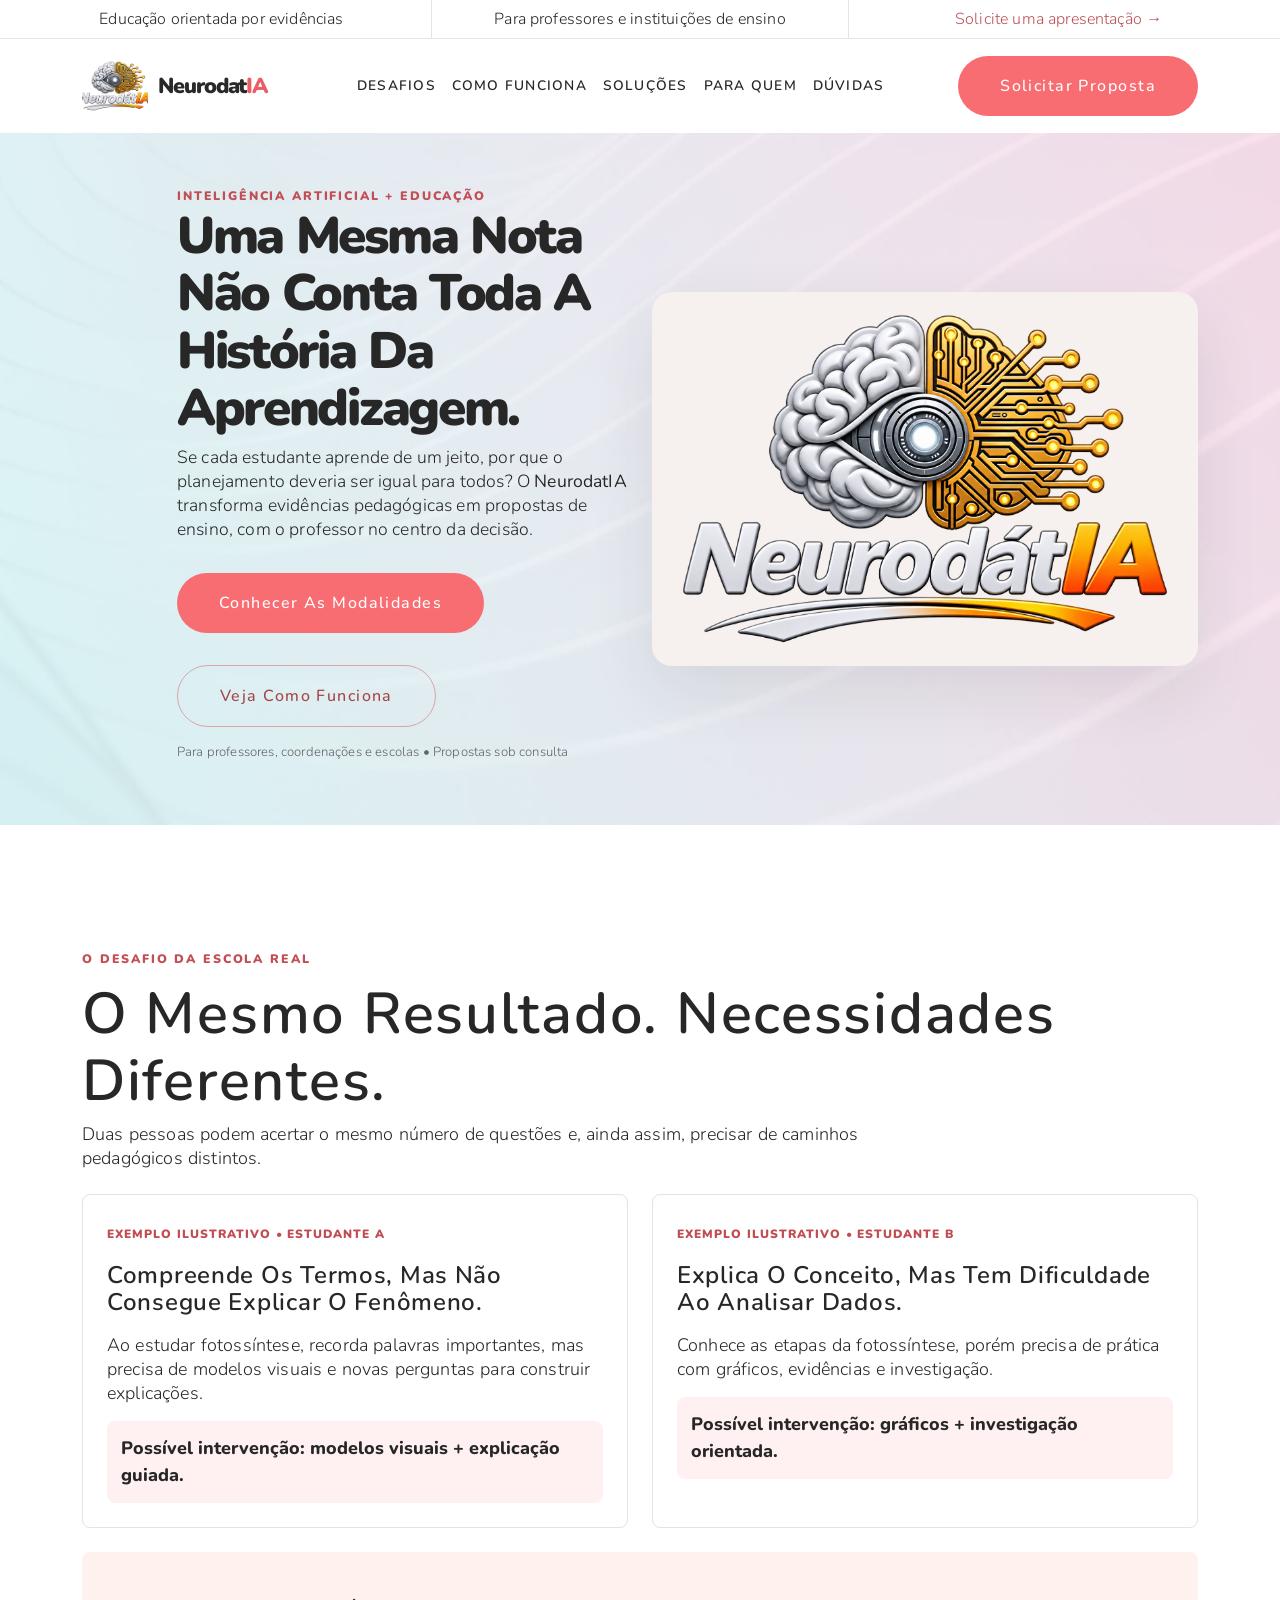
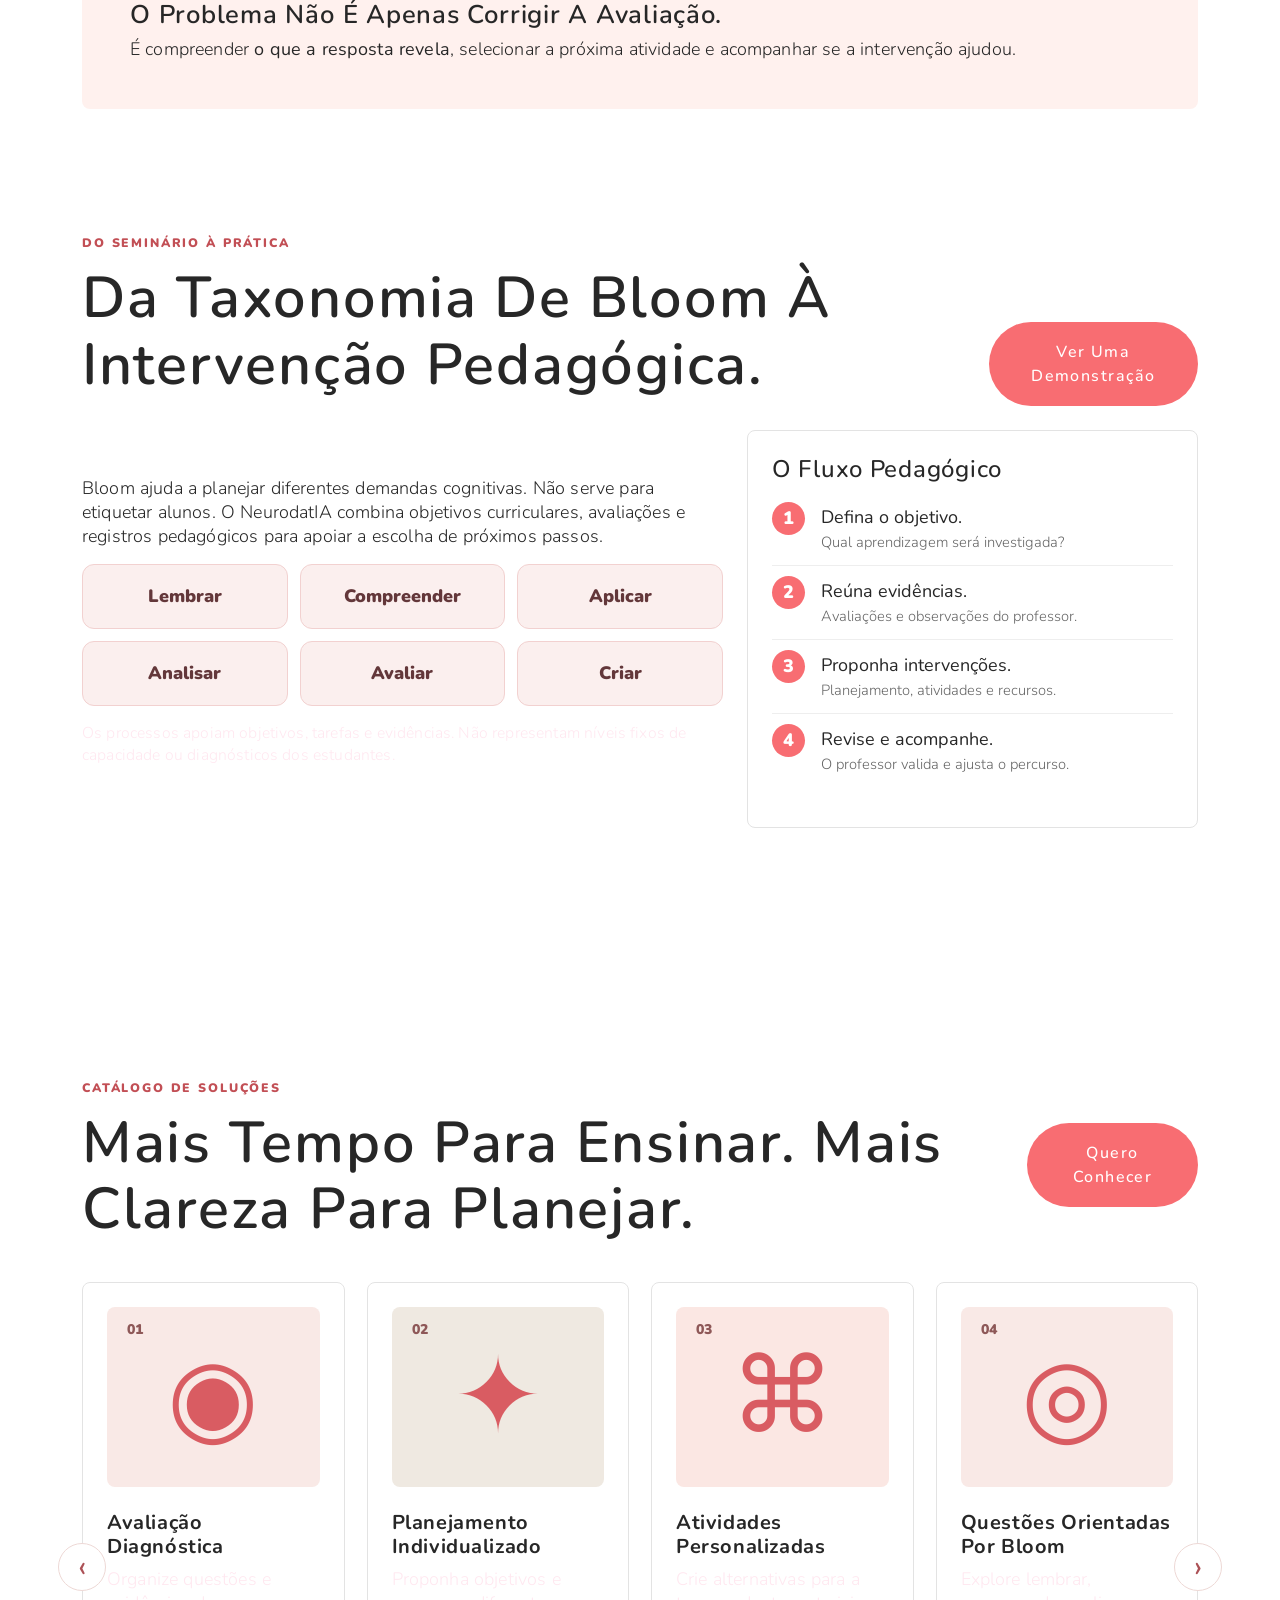
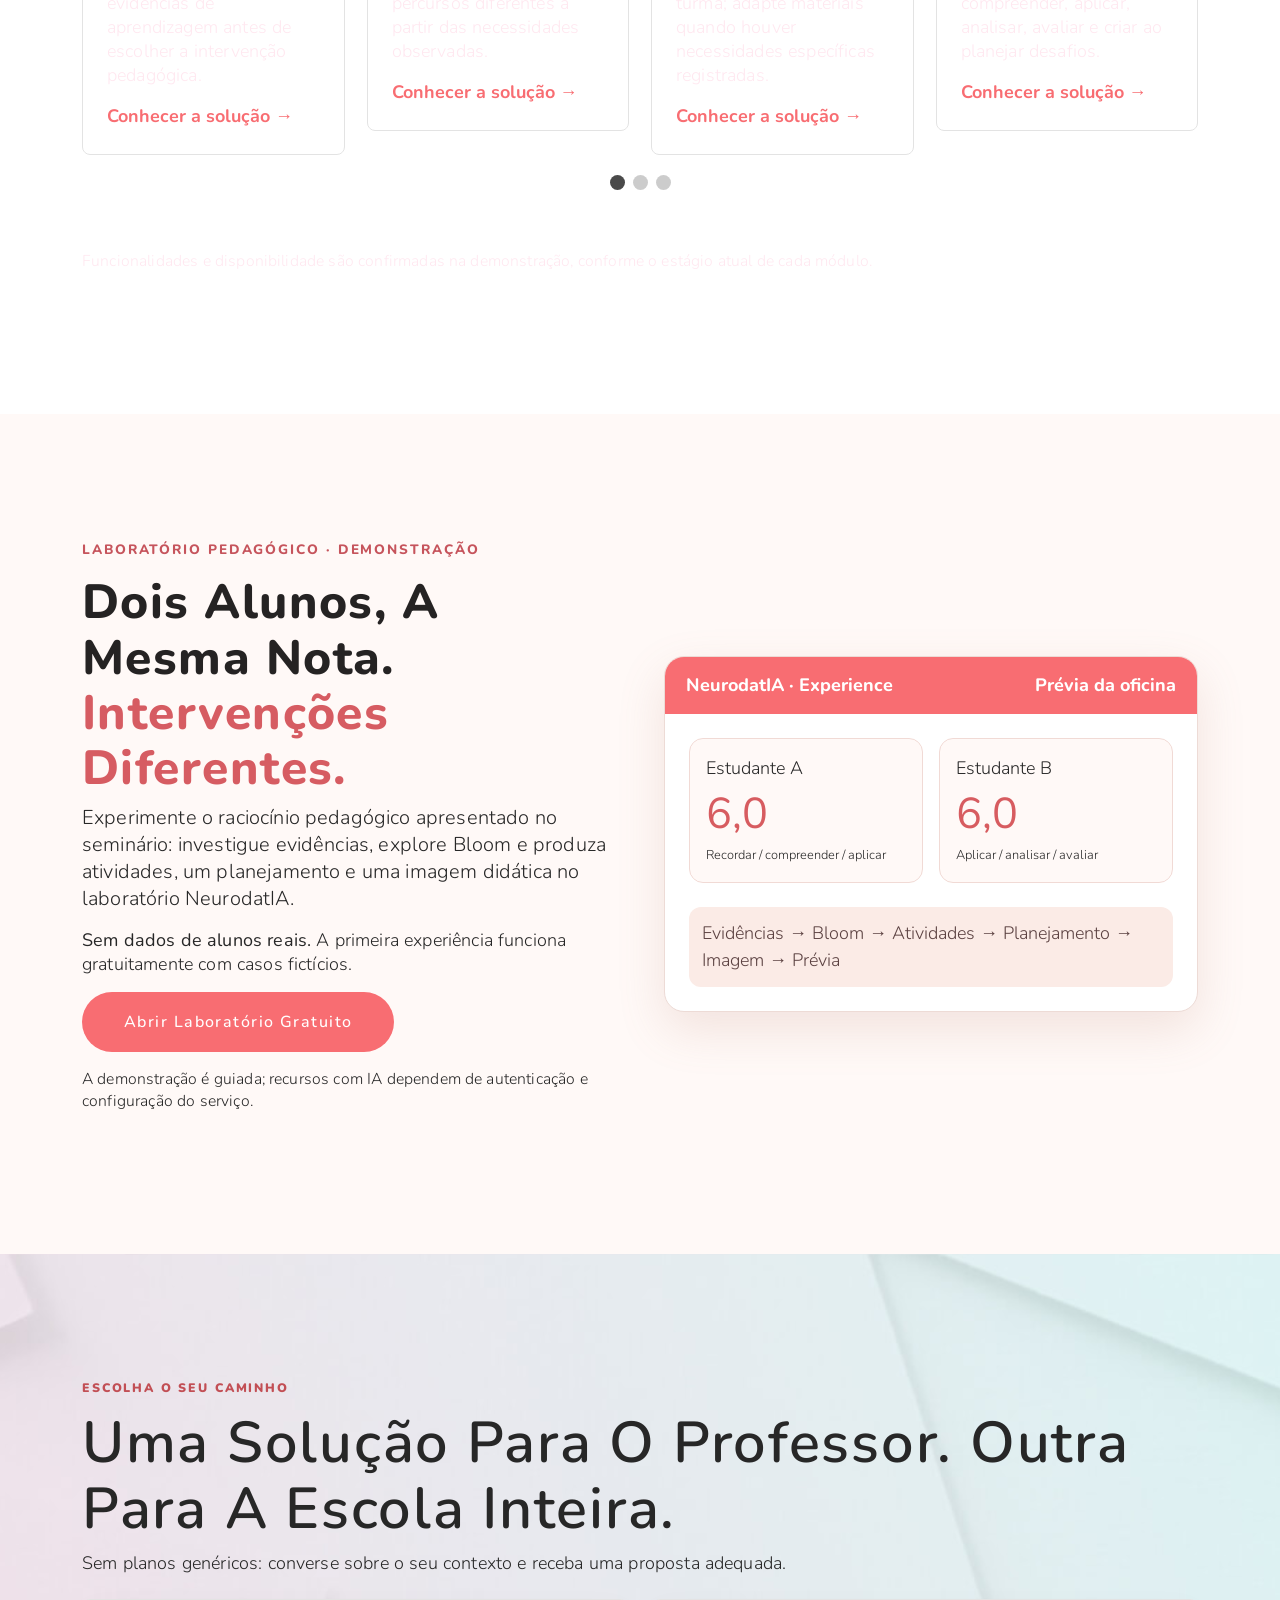
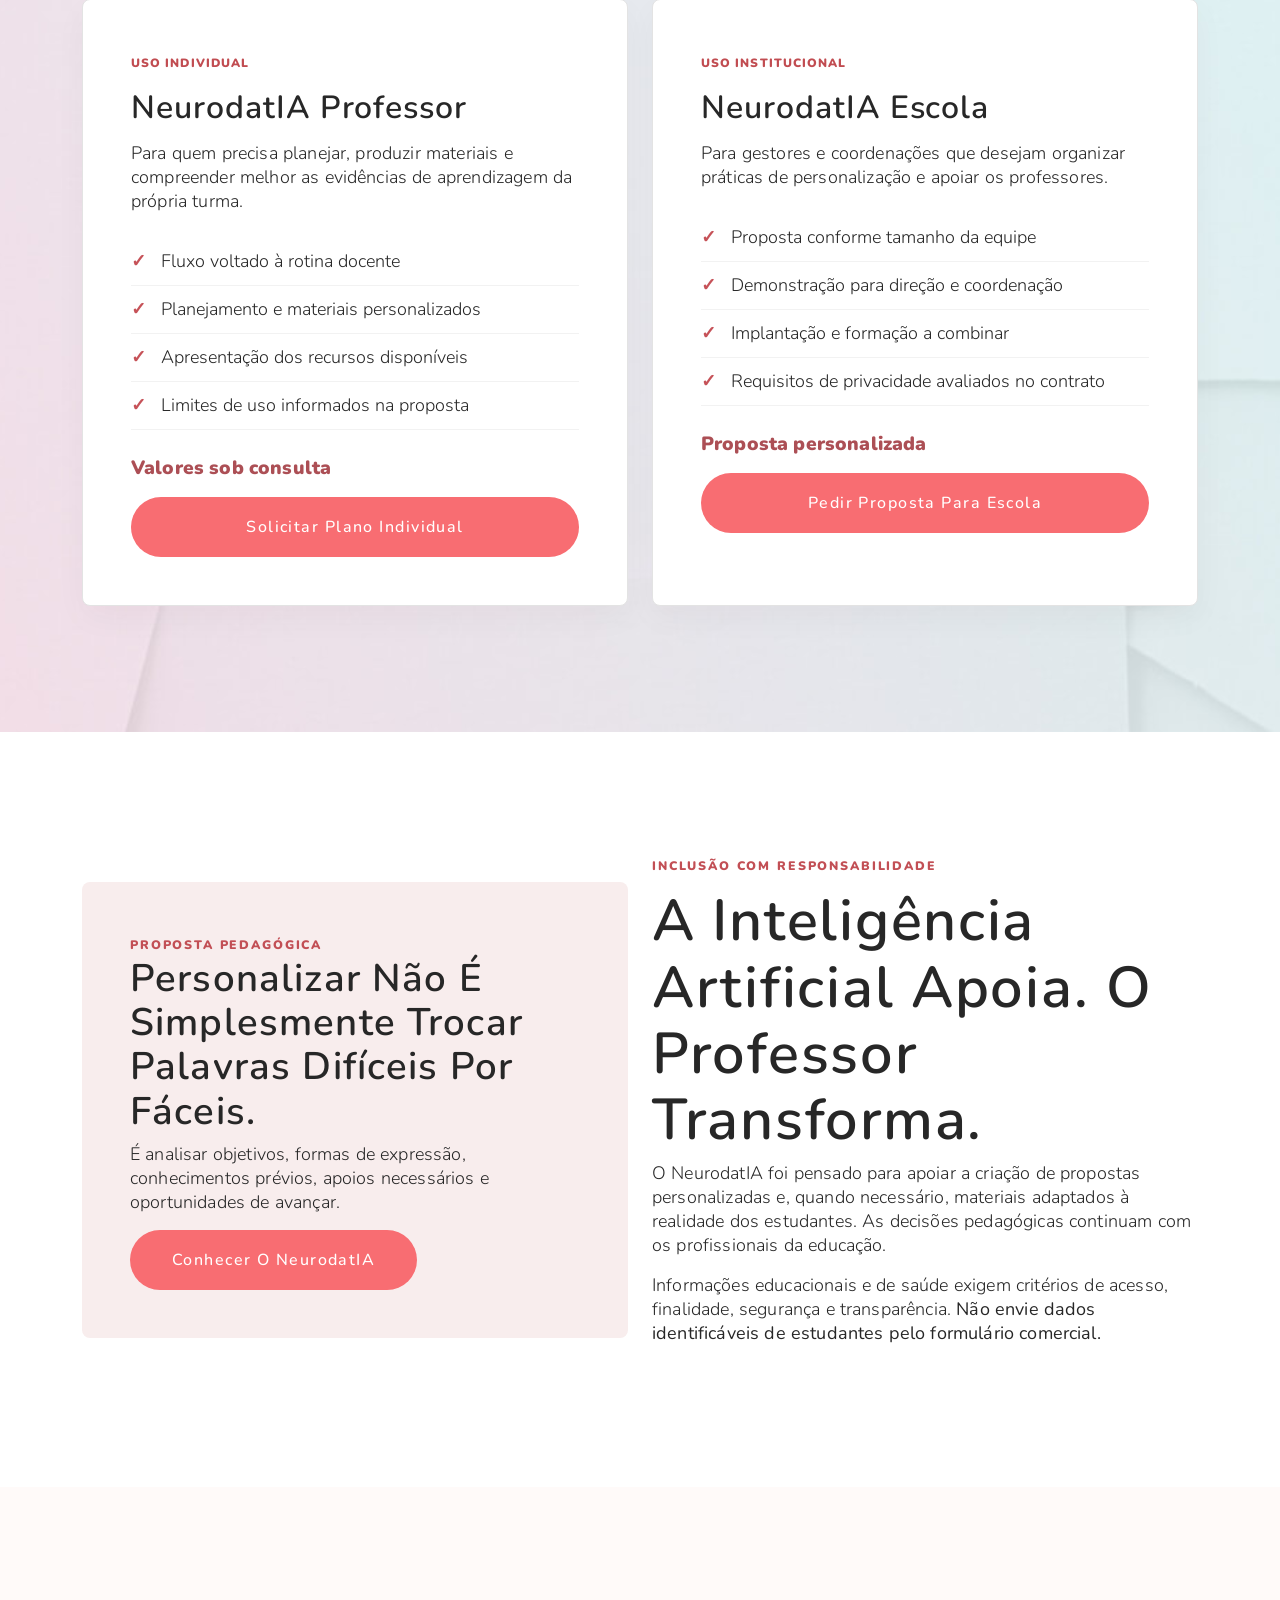
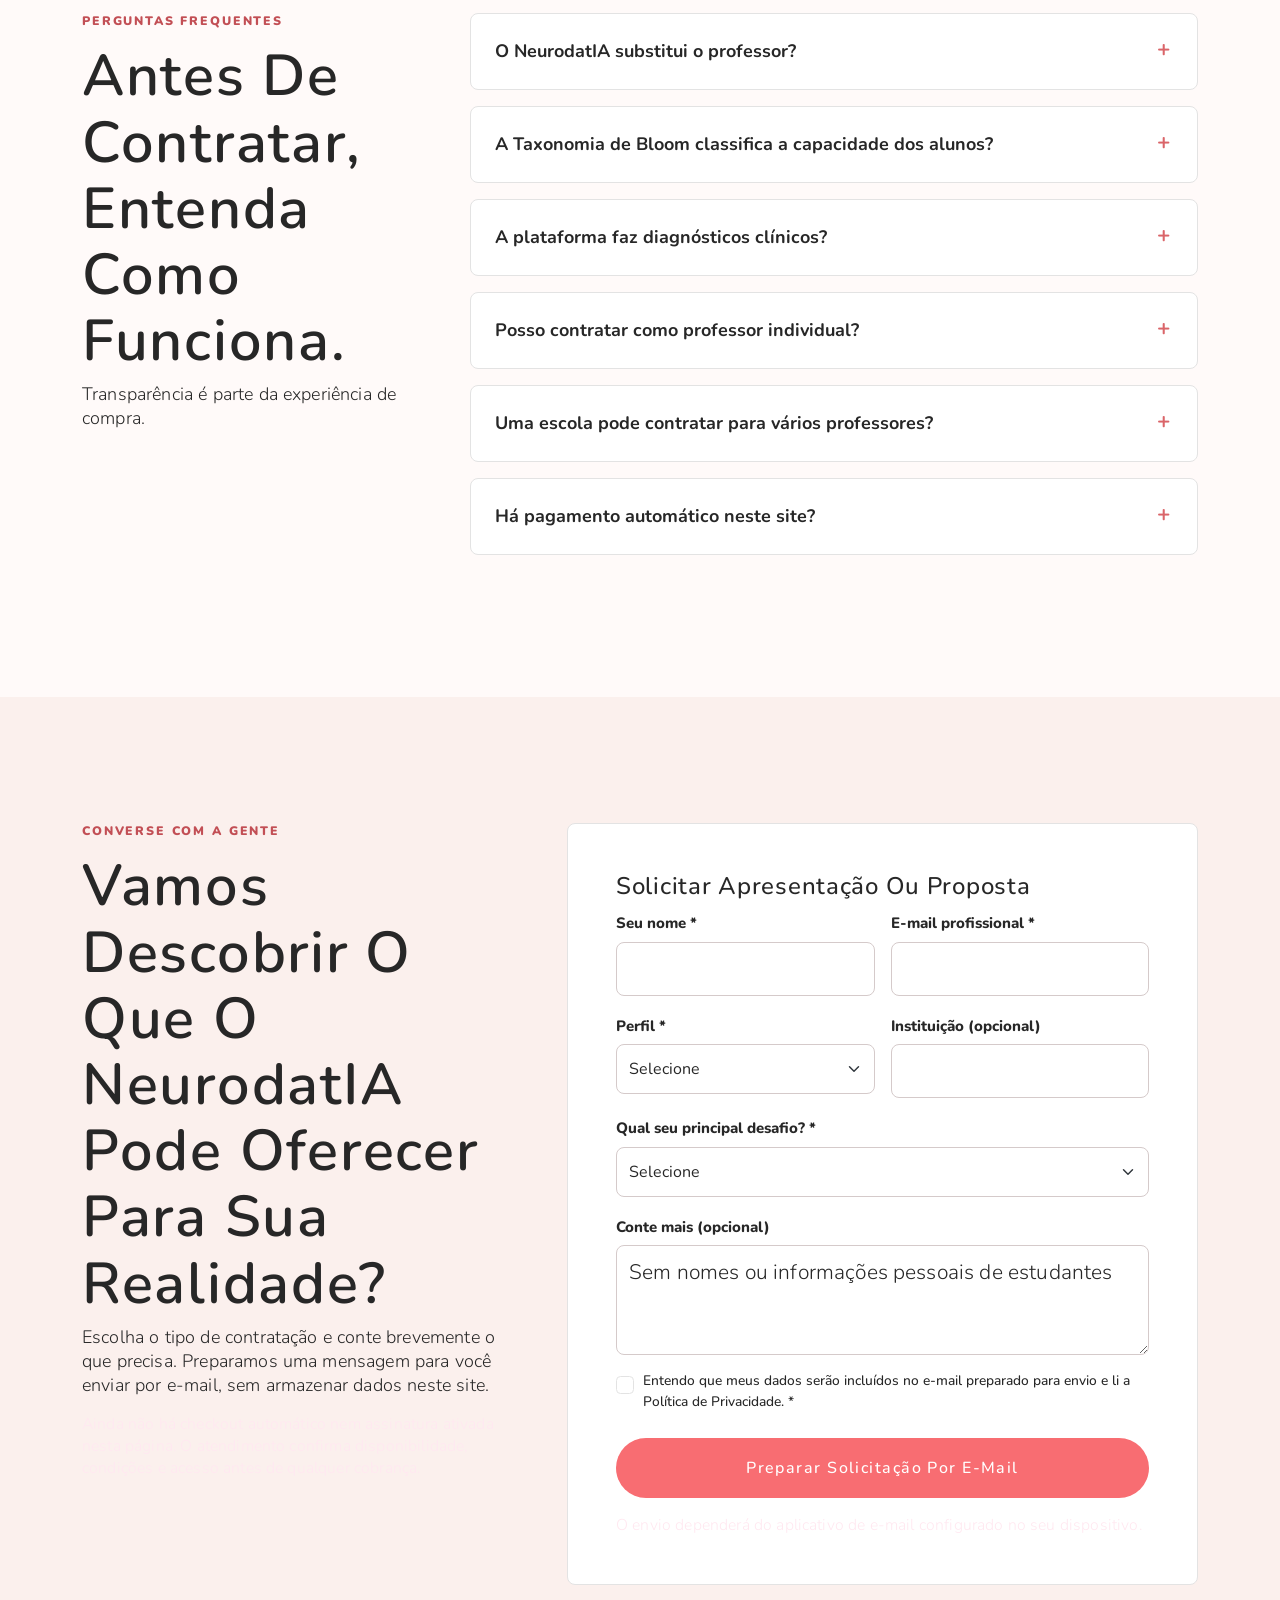
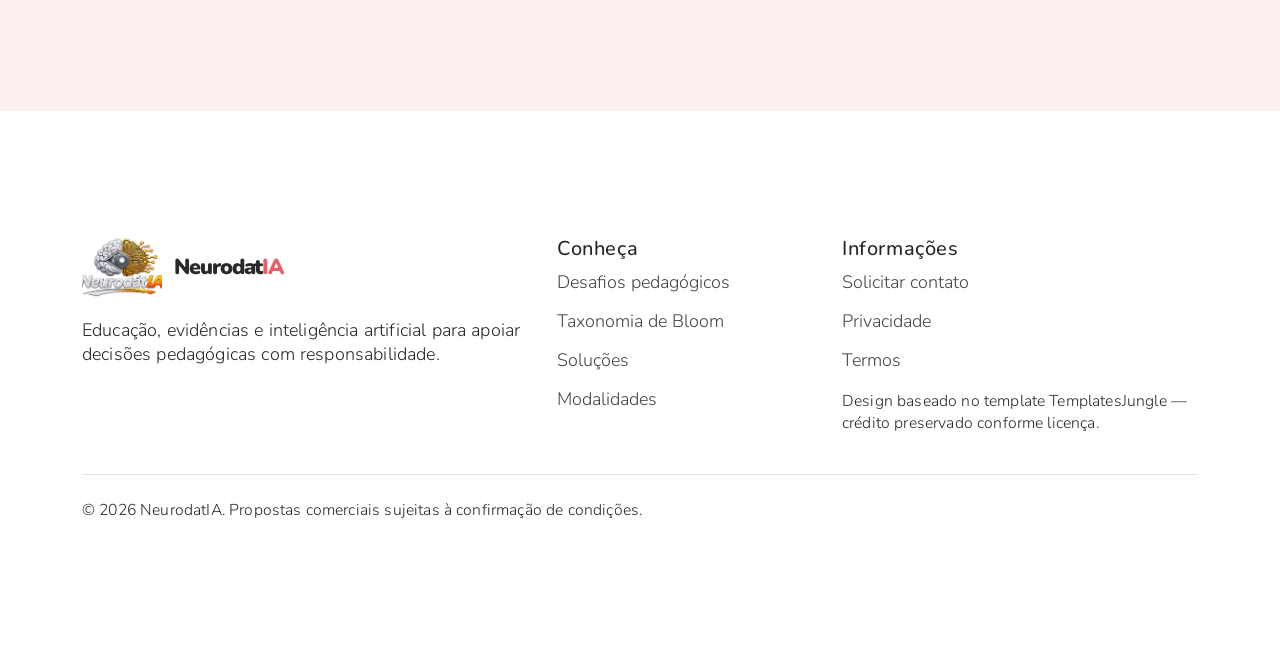
==== commit 14b86c81: "Add files via upload" ====
--- a/index.html
+++ b/index.html
@@ -5,14 +5,15 @@
 <title>NeurodatIA | IA para professores, escolas e aprendizagem personalizada</title>
 <meta name="description" content="Sua turma aprende de maneiras diferentes. Conheça o NeurodatIA: IA para apoiar avaliações diagnósticas, planejamento individualizado e atividades personalizadas. Solicite uma proposta para professores ou escolas.">
 <meta name="robots" content="index,follow,max-image-preview:large"><meta name="theme-color" content="#f86d72">
-<link rel="canonical" href="https://zeckascencio.github.io/Neurod-tia/">
-<link rel="icon" type="image/jpeg" href="images/neurodatia-logo-oficial.jpg">
-<meta property="og:type" content="website"><meta property="og:locale" content="pt_BR"><meta property="og:site_name" content="NeurodatIA"><meta property="og:title" content="NeurodatIA — Uma mesma nota não revela toda a aprendizagem"><meta property="og:description" content="Do diagnóstico à intervenção pedagógica. Conheça propostas para professores e escolas."><meta property="og:url" content="https://zeckascencio.github.io/Neurod-tia/"><meta property="og:image" content="https://zeckascencio.github.io/Neurod-tia/images/neurodatia-logo-oficial.jpg">
+<link rel="canonical" href="https://zeckascencio.github.io/sitevendaneurodatia/">
+<link rel="icon" type="image/png" href="images/neurodatia-logo-transparente.png">
+<meta property="og:type" content="website"><meta property="og:locale" content="pt_BR"><meta property="og:site_name" content="NeurodatIA"><meta property="og:title" content="NeurodatIA — Uma mesma nota não revela toda a aprendizagem"><meta property="og:description" content="Do diagnóstico à intervenção pedagógica. Conheça propostas para professores e escolas."><meta property="og:url" content="https://zeckascencio.github.io/sitevendaneurodatia/"><meta property="og:image" content="https://zeckascencio.github.io/sitevendaneurodatia/images/neurodatia-logo-transparente.png">
 <meta name="twitter:card" content="summary_large_image">
 <link rel="preconnect" href="https://fonts.googleapis.com"><link rel="preconnect" href="https://fonts.gstatic.com" crossorigin><link href="https://fonts.googleapis.com/css2?family=Nunito:wght@400;500;600;700;800;900&display=swap" rel="stylesheet">
 <link href="https://cdn.jsdelivr.net/npm/bootstrap@5.3.3/dist/css/bootstrap.min.css" rel="stylesheet" crossorigin="anonymous">
 <link rel="stylesheet" href="https://cdn.jsdelivr.net/npm/swiper@9/swiper-bundle.min.css"><link rel="stylesheet" href="style.css"><link rel="stylesheet" href="neurodatia.css">
-<script type="application/ld+json">{"@context": "https://schema.org", "@type": "SoftwareApplication", "name": "NeurodatIA", "applicationCategory": "EducationalApplication", "operatingSystem": "Web", "description": "Plataforma educacional de apoio ao planejamento individualizado, avaliações diagnósticas e atividades personalizadas com mediação docente.", "url": "https://zeckascencio.github.io/Neurod-tia/", "inLanguage": "pt-BR", "image": "https://zeckascencio.github.io/Neurod-tia/images/neurodatia-logo-oficial.jpg"}</script>
+<script type="application/ld+json">{"@context": "https://schema.org", "@type": "SoftwareApplication", "name": "NeurodatIA", "applicationCategory": "EducationalApplication", "operatingSystem": "Web", "description": "Plataforma educacional de apoio ao planejamento individualizado, avaliações diagnósticas e atividades personalizadas com mediação docente.", "url": "https://zeckascencio.github.io/sitevendaneurodatia/", "inLanguage": "pt-BR", "image": "https://zeckascencio.github.io/sitevendaneurodatia/images/neurodatia-logo-transparente.png"}</script>
+<link rel="stylesheet" href="experience-home.css">
 </head><body>
 <svg style="display: none;" xmlns="http://www.w3.org/2000/svg">
 <symbol id="search" viewbox="0 0 24 24" xmlns="http://www.w3.org/2000/symbolsvg">
@@ -89,19 +90,34 @@
 <header id="header" class="site-header">
 <div class="top-info border-bottom d-none d-md-block"><div class="container-fluid"><div class="row g-0"><div class="col-md-4"><p class="fs-6 my-2 text-center">Educação orientada por evidências</p></div><div class="col-md-4 border-start border-end"><p class="fs-6 my-2 text-center">Para professores e instituições de ensino</p></div><div class="col-md-4"><p class="fs-6 my-2 text-center"><a href="#contato">Solicite uma apresentação <span aria-hidden="true">→</span></a></p></div></div></div></div>
 <nav class="navbar navbar-expand-lg py-3" id="header-nav" aria-label="Navegação principal"><div class="container">
-<a class="navbar-brand" href="#inicio" aria-label="NeurodatIA, início"><img class="logo brand-logo" src="images/neurodatia-logo-oficial.jpg" alt="NeurodatIA — cérebro e circuitos" width="154" height="112"><span class="brand-text">Neurodat<span>IA</span></span></a>
+<a class="navbar-brand" href="#inicio" aria-label="NeurodatIA, início"><img class="logo brand-logo" src="images/neurodatia-logo-transparente.png" alt="NeurodatIA — cérebro e circuitos" width="154" height="112"><span class="brand-text">Neurodat<span>IA</span></span></a>
 <button class="navbar-toggler p-2" type="button" data-bs-toggle="collapse" data-bs-target="#mainNav" aria-controls="mainNav" aria-expanded="false" aria-label="Abrir menu"><span class="navbar-toggler-icon"></span></button>
 <div class="collapse navbar-collapse" id="mainNav"><ul class="navbar-nav mx-auto text-uppercase align-items-lg-center" id="navbar"><li class="nav-item"><a class="nav-link" href="#desafios">Desafios</a></li><li class="nav-item"><a class="nav-link" href="#metodo">Como funciona</a></li><li class="nav-item"><a class="nav-link" href="#solucoes">Soluções</a></li><li class="nav-item"><a class="nav-link" href="#planos">Para quem</a></li><li class="nav-item"><a class="nav-link" href="#faq">Dúvidas</a></li></ul><a class="btn btn-sm header-action" href="#contato">Solicitar proposta</a></div></div></nav></header>
 <main id="conteudo">
-<section id="inicio" class="position-relative d-flex align-items-center py-5 bg-light-gray bookly-billboard" style="background-image:url(images/banner-image-bg.jpg);background-size:cover;background-position:center"><div class="container"><div class="row d-flex flex-column-reverse flex-md-row align-items-center"><div class="col-md-6 col-lg-5 offset-lg-1 mt-5 mt-md-0 text-center text-md-start"><div class="banner-content"><span class="eyebrow">INTELIGÊNCIA ARTIFICIAL + EDUCAÇÃO</span><h1>Uma mesma nota não conta toda a história da aprendizagem.</h1><p>Se cada estudante aprende de um jeito, por que o planejamento deveria ser igual para todos? O <strong>NeurodatIA</strong> transforma evidências pedagógicas em propostas de ensino, com o professor no centro da decisão.</p><div class="hero-actions d-flex flex-wrap gap-3 justify-content-center justify-content-md-start"><a class="btn mt-3" href="#planos">Conhecer as modalidades</a><a class="btn btn-outline-bookly mt-3" href="#metodo">Veja como funciona</a></div><p class="microcopy mt-3">Para professores, coordenações e escolas • Propostas sob consulta</p></div></div><div class="col-md-6 text-center"><div class="image-holder hero-logo-frame"><img class="img-fluid hero-logo" src="images/neurodatia-logo-oficial.jpg" alt="Identidade visual oficial do NeurodatIA: cérebro humano e circuitos eletrônicos" width="700" height="510" fetchpriority="high"></div></div></div></div></section>
+<section id="inicio" class="position-relative d-flex align-items-center py-5 bg-light-gray bookly-billboard" style="background-image:url(images/banner-image-bg.jpg);background-size:cover;background-position:center"><div class="container"><div class="row d-flex flex-column-reverse flex-md-row align-items-center"><div class="col-md-6 col-lg-5 offset-lg-1 mt-5 mt-md-0 text-center text-md-start"><div class="banner-content"><span class="eyebrow">INTELIGÊNCIA ARTIFICIAL + EDUCAÇÃO</span><h1>Uma mesma nota não conta toda a história da aprendizagem.</h1><p>Se cada estudante aprende de um jeito, por que o planejamento deveria ser igual para todos? O <strong>NeurodatIA</strong> transforma evidências pedagógicas em propostas de ensino, com o professor no centro da decisão.</p><div class="hero-actions d-flex flex-wrap gap-3 justify-content-center justify-content-md-start"><a class="btn mt-3" href="#planos">Conhecer as modalidades</a><a class="btn btn-outline-bookly mt-3" href="#metodo">Veja como funciona</a></div><p class="microcopy mt-3">Para professores, coordenações e escolas • Propostas sob consulta</p></div></div><div class="col-md-6 text-center"><div class="image-holder hero-logo-frame"><img class="img-fluid hero-logo" src="images/neurodatia-logo-transparente.png" alt="Identidade visual oficial do NeurodatIA: cérebro humano e circuitos eletrônicos" width="700" height="510" fetchpriority="high"></div></div></div></div></section>
 <section id="desafios" class="padding-large pb-0"><div class="container"><div class="section-title mb-4"><p class="eyebrow">O DESAFIO DA ESCOLA REAL</p><h2>O mesmo resultado. Necessidades diferentes.</h2><p class="lead-measure">Duas pessoas podem acertar o mesmo número de questões e, ainda assim, precisar de caminhos pedagógicos distintos.</p></div><div class="row g-4"><div class="col-lg-6"><article class="case-card border rounded-3 p-4 h-100"><span class="case-marker">EXEMPLO ILUSTRATIVO • ESTUDANTE A</span><h3>Compreende os termos, mas não consegue explicar o fenômeno.</h3><p>Ao estudar fotossíntese, recorda palavras importantes, mas precisa de modelos visuais e novas perguntas para construir explicações.</p><div class="case-outcome">Possível intervenção: modelos visuais + explicação guiada.</div></article></div><div class="col-lg-6"><article class="case-card border rounded-3 p-4 h-100"><span class="case-marker">EXEMPLO ILUSTRATIVO • ESTUDANTE B</span><h3>Explica o conceito, mas tem dificuldade ao analisar dados.</h3><p>Conhece as etapas da fotossíntese, porém precisa de prática com gráficos, evidências e investigação.</p><div class="case-outcome">Possível intervenção: gráficos + investigação orientada.</div></article></div></div><div class="challenge-punchline rounded-3 p-4 p-md-5 mt-4"><h3>O problema não é apenas corrigir a avaliação.</h3><p class="mb-0">É compreender <strong>o que a resposta revela</strong>, selecionar a próxima atividade e acompanhar se a intervenção ajudou.</p></div></div></section>
 <section id="metodo" class="padding-large"><div class="container"><div class="section-title d-md-flex align-items-end justify-content-between gap-3 mb-4"><div><p class="eyebrow">DO SEMINÁRIO À PRÁTICA</p><h2>Da Taxonomia de Bloom à intervenção pedagógica.</h2></div><a class="btn" href="#contato">Ver uma demonstração</a></div><div class="row g-4 align-items-center"><div class="col-lg-7"><p class="section-intro">Bloom ajuda a planejar diferentes demandas cognitivas. Não serve para etiquetar alunos. O NeurodatIA combina objetivos curriculares, avaliações e registros pedagógicos para apoiar a escolha de próximos passos.</p><div class="bloom-grid" aria-label="Seis processos cognitivos da Taxonomia de Bloom"><div>Lembrar</div><div>Compreender</div><div>Aplicar</div><div>Analisar</div><div>Avaliar</div><div>Criar</div></div><p class="small text-secondary mt-3">Os processos apoiam objetivos, tarefas e evidências. Não representam níveis fixos de capacidade ou diagnósticos dos estudantes.</p></div><div class="col-lg-5"><div class="method-panel p-4 rounded-3 border"><h3 class="h4">O fluxo pedagógico</h3><ol class="method-list"><li><strong>Defina o objetivo.</strong><span>Qual aprendizagem será investigada?</span></li><li><strong>Reúna evidências.</strong><span>Avaliações e observações do professor.</span></li><li><strong>Proponha intervenções.</strong><span>Planejamento, atividades e recursos.</span></li><li><strong>Revise e acompanhe.</strong><span>O professor valida e ajusta o percurso.</span></li></ol></div></div></div></div></section>
 <section id="solucoes" class="position-relative padding-large solution-section"><div class="container"><div class="section-title d-md-flex justify-content-between align-items-center mb-4"><div><p class="eyebrow">CATÁLOGO DE SOLUÇÕES</p><h2>Mais tempo para ensinar. Mais clareza para planejar.</h2></div><a class="btn" href="#contato">Quero conhecer</a></div><div class="position-relative"><div class="swiper product-swiper solution-swiper"><div class="swiper-wrapper"><article class="swiper-slide"><div class="card position-relative p-4 border rounded-3 h-100 feature-card"><div class="feature-art art-1"><span class="art-number">01</span><span class="art-glyph" aria-hidden="true">◉</span></div><h3 class="h5 mt-4 mb-2 fw-bold">Avaliação diagnóstica</h3><p class="text-secondary mb-3">Organize questões e evidências de aprendizagem antes de escolher a intervenção pedagógica.</p><a class="text-primary fw-bold mt-auto" href="#contato">Conhecer a solução <span aria-hidden="true">→</span></a></div></article><article class="swiper-slide"><div class="card position-relative p-4 border rounded-3 h-100 feature-card"><div class="feature-art art-2"><span class="art-number">02</span><span class="art-glyph" aria-hidden="true">✦</span></div><h3 class="h5 mt-4 mb-2 fw-bold">Planejamento individualizado</h3><p class="text-secondary mb-3">Proponha objetivos e percursos diferentes a partir das necessidades observadas.</p><a class="text-primary fw-bold mt-auto" href="#contato">Conhecer a solução <span aria-hidden="true">→</span></a></div></article><article class="swiper-slide"><div class="card position-relative p-4 border rounded-3 h-100 feature-card"><div class="feature-art art-3"><span class="art-number">03</span><span class="art-glyph" aria-hidden="true">⌘</span></div><h3 class="h5 mt-4 mb-2 fw-bold">Atividades personalizadas</h3><p class="text-secondary mb-3">Crie alternativas para a turma; adapte materiais quando houver necessidades específicas registradas.</p><a class="text-primary fw-bold mt-auto" href="#contato">Conhecer a solução <span aria-hidden="true">→</span></a></div></article><article class="swiper-slide"><div class="card position-relative p-4 border rounded-3 h-100 feature-card"><div class="feature-art art-1"><span class="art-number">04</span><span class="art-glyph" aria-hidden="true">◎</span></div><h3 class="h5 mt-4 mb-2 fw-bold">Questões orientadas por Bloom</h3><p class="text-secondary mb-3">Explore lembrar, compreender, aplicar, analisar, avaliar e criar ao planejar desafios.</p><a class="text-primary fw-bold mt-auto" href="#contato">Conhecer a solução <span aria-hidden="true">→</span></a></div></article><article class="swiper-slide"><div class="card position-relative p-4 border rounded-3 h-100 feature-card"><div class="feature-art art-2"><span class="art-number">05</span><span class="art-glyph" aria-hidden="true">▦</span></div><h3 class="h5 mt-4 mb-2 fw-bold">Mapas e materiais pedagógicos</h3><p class="text-secondary mb-3">Reúna atividades, planejamento e recursos visuais em uma rotina de trabalho organizada.</p><a class="text-primary fw-bold mt-auto" href="#contato">Conhecer a solução <span aria-hidden="true">→</span></a></div></article><article class="swiper-slide"><div class="card position-relative p-4 border rounded-3 h-100 feature-card"><div class="feature-art art-3"><span class="art-number">06</span><span class="art-glyph" aria-hidden="true">↗</span></div><h3 class="h5 mt-4 mb-2 fw-bold">Histórico para acompanhar</h3><p class="text-secondary mb-3">Consulte o material gerado e organize revisões e novas intervenções com mediação docente.</p><a class="text-primary fw-bold mt-auto" href="#contato">Conhecer a solução <span aria-hidden="true">→</span></a></div></article></div><div class="swiper-pagination mt-4 position-relative"></div></div><button class="slider-control slider-prev product-slider-button-prev" type="button" aria-label="Soluções anteriores">‹</button><button class="slider-control slider-next product-slider-button-next" type="button" aria-label="Próximas soluções">›</button></div><p class="text-secondary small mt-3">Funcionalidades e disponibilidade são confirmadas na demonstração, conforme o estágio atual de cada módulo.</p></div></section>
+
+<section id="experience" class="padding-large experience-home" aria-labelledby="experience-home-title">
+ <div class="container"><div class="row align-items-center g-5">
+ <div class="col-lg-6"><p class="experience-eyebrow">LABORATÓRIO PEDAGÓGICO · DEMONSTRAÇÃO</p>
+ <h2 id="experience-home-title" class="display-5">Dois alunos, a mesma nota. <em>Intervenções diferentes.</em></h2>
+ <p class="lead">Experimente o raciocínio pedagógico apresentado no seminário: investigue evidências, explore Bloom e produza atividades, um planejamento e uma imagem didática no laboratório NeurodatIA.</p>
+ <p><strong>Sem dados de alunos reais.</strong> A primeira experiência funciona gratuitamente com casos fictícios.</p>
+ <a class="btn btn-primary btn-lg" href="experience/" id="btn-experience">Abrir laboratório gratuito</a>
+ <p class="small mt-3">A demonstração é guiada; recursos com IA dependem de autenticação e configuração do serviço.</p></div>
+ <div class="col-lg-6"><div class="experience-preview"><div class="experience-preview-bar">
+ <span>NeurodatIA · Experience</span><span>Prévia da oficina</span></div>
+ <div class="row g-3 p-4"><div class="col-6"><div class="experience-mini">Estudante A <strong>6,0</strong><span>Recordar / compreender / aplicar</span></div></div><div class="col-6"><div class="experience-mini">Estudante B <strong>6,0</strong><span>Aplicar / analisar / avaliar</span></div></div></div>
+ <div class="px-4 pb-4"><div class="experience-preview-steps">Evidências → Bloom → Atividades → Planejamento → Imagem → Prévia</div></div>
+ </div></div></div></div>
+</section>
 <section id="planos" class="padding-large offer-section" style="background-image:url(images/banner-image-bg-1.jpg);background-size:cover;background-position:center"><div class="container"><div class="section-title mb-4"><p class="eyebrow">ESCOLHA O SEU CAMINHO</p><h2>Uma solução para o professor. Outra para a escola inteira.</h2><p>Sem planos genéricos: converse sobre o seu contexto e receba uma proposta adequada.</p></div><div class="row g-4"><div class="col-lg-6"><article class="pricing-card bg-white border rounded-3 p-4 p-md-5 h-100"><span class="plan-label">USO INDIVIDUAL</span><h3>NeurodatIA Professor</h3><p>Para quem precisa planejar, produzir materiais e compreender melhor as evidências de aprendizagem da própria turma.</p><ul class="plan-list"><li>Fluxo voltado à rotina docente</li><li>Planejamento e materiais personalizados</li><li>Apresentação dos recursos disponíveis</li><li>Limites de uso informados na proposta</li></ul><p class="plan-price">Valores sob consulta</p><a class="btn w-100" href="#contato" data-select-audience="professor">Solicitar plano individual</a></article></div><div class="col-lg-6"><article class="pricing-card bg-white border rounded-3 p-4 p-md-5 h-100"><span class="plan-label">USO INSTITUCIONAL</span><h3>NeurodatIA Escola</h3><p>Para gestores e coordenações que desejam organizar práticas de personalização e apoiar os professores.</p><ul class="plan-list"><li>Proposta conforme tamanho da equipe</li><li>Demonstração para direção e coordenação</li><li>Implantação e formação a combinar</li><li>Requisitos de privacidade avaliados no contrato</li></ul><p class="plan-price">Proposta personalizada</p><a class="btn w-100" href="#contato" data-select-audience="escola">Pedir proposta para escola</a></article></div></div></div></section>
 <section id="inclusao" class="padding-large"><div class="container"><div class="row align-items-center g-4"><div class="col-lg-6"><div class="editorial-card rounded-3 p-5"><span class="eyebrow">PROPOSTA PEDAGÓGICA</span><h2>Personalizar não é simplesmente trocar palavras difíceis por fáceis.</h2><p>É analisar objetivos, formas de expressão, conhecimentos prévios, apoios necessários e oportunidades de avançar.</p><a class="btn" href="#contato">Conhecer o NeurodatIA</a></div></div><div class="col-lg-6"><p class="eyebrow">INCLUSÃO COM RESPONSABILIDADE</p><h2>A inteligência artificial apoia. O professor transforma.</h2><p>O NeurodatIA foi pensado para apoiar a criação de propostas personalizadas e, quando necessário, materiais adaptados à realidade dos estudantes. As decisões pedagógicas continuam com os profissionais da educação.</p><p>Informações educacionais e de saúde exigem critérios de acesso, finalidade, segurança e transparência. <strong>Não envie dados identificáveis de estudantes pelo formulário comercial.</strong></p></div></div></div></section>
 <section id="faq" class="padding-large faq-section"><div class="container"><div class="row g-5"><div class="col-lg-4"><p class="eyebrow">PERGUNTAS FREQUENTES</p><h2>Antes de contratar, entenda como funciona.</h2><p>Transparência é parte da experiência de compra.</p></div><div class="col-lg-8"><details class="faq-item border rounded-3 p-4 mb-3"><summary class="fw-bold">O NeurodatIA substitui o professor?</summary><p class="mt-3 mb-0">Não. A ferramenta organiza informações e sugere materiais, mas cabe ao professor revisar, ajustar e decidir o uso pedagógico.</p></details><details class="faq-item border rounded-3 p-4 mb-3"><summary class="fw-bold">A Taxonomia de Bloom classifica a capacidade dos alunos?</summary><p class="mt-3 mb-0">Não. Bloom descreve processos cognitivos usados para planejar objetivos, perguntas e atividades. Não é um rótulo fixo para estudantes.</p></details><details class="faq-item border rounded-3 p-4 mb-3"><summary class="fw-bold">A plataforma faz diagnósticos clínicos?</summary><p class="mt-3 mb-0">Não. Informações de laudos, quando aplicáveis e tratadas legitimamente, servem como contexto pedagógico; o sistema não emite diagnósticos clínicos.</p></details><details class="faq-item border rounded-3 p-4 mb-3"><summary class="fw-bold">Posso contratar como professor individual?</summary><p class="mt-3 mb-0">Você pode solicitar uma proposta individual. As condições de acesso e limites de utilização são apresentados antes de qualquer contratação.</p></details><details class="faq-item border rounded-3 p-4 mb-3"><summary class="fw-bold">Uma escola pode contratar para vários professores?</summary><p class="mt-3 mb-0">Sim, é possível solicitar uma proposta institucional com dimensionamento, implantação e suporte definidos em conjunto.</p></details><details class="faq-item border rounded-3 p-4 mb-3"><summary class="fw-bold">Há pagamento automático neste site?</summary><p class="mt-3 mb-0">Ainda não. A página recebe solicitações de contratação. A cobrança automática só será disponibilizada após configurar um provedor de pagamento e liberar os acessos contratados.</p></details></div></div></div></section>
 <section id="contato" class="padding-large lead-section"><div class="container"><div class="row g-5 align-items-start"><div class="col-lg-5"><p class="eyebrow">CONVERSE COM A GENTE</p><h2>Vamos descobrir o que o NeurodatIA pode oferecer para sua realidade?</h2><p>Escolha o tipo de contratação e conte brevemente o que precisa. Preparamos uma mensagem para você enviar por e-mail, sem armazenar dados neste site.</p><p class="small text-secondary">Ainda não há checkout automático nem assinatura ativada nesta página. O atendimento confirma disponibilidade, condições e acesso antes de qualquer cobrança.</p></div><div class="col-lg-7"><form id="leadForm" class="lead-form border rounded-3 p-4 p-md-5 bg-white" novalidate><h3 class="h4">Solicitar apresentação ou proposta</h3><div class="row g-3"><div class="col-md-6"><label for="leadName">Seu nome *</label><input class="form-control" id="leadName" name="nome" required minlength="2" autocomplete="name"></div><div class="col-md-6"><label for="leadEmail">E-mail profissional *</label><input class="form-control" id="leadEmail" name="email" type="email" required autocomplete="email"></div><div class="col-md-6"><label for="leadType">Perfil *</label><select class="form-select" id="leadType" name="perfil" required><option value="">Selecione</option><option value="professor">Professor individual</option><option value="escola">Escola / Coordenação</option><option value="rede">Rede de ensino</option></select></div><div class="col-md-6"><label for="leadSchool">Instituição (opcional)</label><input class="form-control" id="leadSchool" name="instituicao" autocomplete="organization"></div><div class="col-12"><label for="leadNeed">Qual seu principal desafio? *</label><select class="form-select" id="leadNeed" name="desafio" required><option value="">Selecione</option><option>Avaliação e acompanhamento da aprendizagem</option><option>Planejamento individualizado</option><option>Atividades personalizadas ou adaptadas</option><option>Implantação institucional</option><option>Quero conhecer todas as possibilidades</option></select></div><div class="col-12"><label for="leadMsg">Conte mais (opcional)</label><textarea class="form-control" rows="3" id="leadMsg" name="mensagem" maxlength="600" placeholder="Sem nomes ou informações pessoais de estudantes"></textarea></div><div class="col-12"><div class="form-check"><input class="form-check-input" type="checkbox" id="leadConsent" required><label class="form-check-label" for="leadConsent">Entendo que meus dados serão incluídos no e-mail preparado para envio e li a <a href="privacidade.html">Política de Privacidade</a>. *</label></div></div><div class="col-12"><button class="btn w-100" type="submit">Preparar solicitação por e-mail</button><p id="leadFeedback" class="small mt-3 mb-0" role="status" aria-live="polite"></p><p class="small text-secondary mt-2 mb-0">O envio dependerá do aplicativo de e-mail configurado no seu dispositivo.</p></div></div></form></div></div></div></section>
 </main>
-<footer id="footer" class="padding-large"><div class="container"><div class="row g-4"><div class="col-lg-5"><a href="#inicio" class="footer-brand"><img src="images/neurodatia-logo-oficial.jpg" alt="Logo NeurodatIA" width="100" height="76" loading="lazy"><strong>Neurodat<span>IA</span></strong></a><p>Educação, evidências e inteligência artificial para apoiar decisões pedagógicas com responsabilidade.</p></div><div class="col-lg-3"><h3 class="h5">Conheça</h3><ul class="list-unstyled footer-links"><li><a href="#desafios">Desafios pedagógicos</a></li><li><a href="#metodo">Taxonomia de Bloom</a></li><li><a href="#solucoes">Soluções</a></li><li><a href="#planos">Modalidades</a></li></ul></div><div class="col-lg-4"><h3 class="h5">Informações</h3><ul class="list-unstyled footer-links"><li><a href="#contato">Solicitar contato</a></li><li><a href="privacidade.html">Privacidade</a></li><li><a href="termos.html">Termos</a></li></ul><p class="small">Design baseado no template <a href="https://templatesjungle.com/" rel="noopener noreferrer">TemplatesJungle</a> — crédito preservado conforme licença.</p></div></div><hr class="my-4"><p class="small mb-0">© <span id="currentYear">2026</span> NeurodatIA. Propostas comerciais sujeitas à confirmação de condições.</p></div></footer>
+<footer id="footer" class="padding-large"><div class="container"><div class="row g-4"><div class="col-lg-5"><a href="#inicio" class="footer-brand"><img src="images/neurodatia-logo-transparente.png" alt="Logo NeurodatIA" width="100" height="76" loading="lazy"><strong>Neurodat<span>IA</span></strong></a><p>Educação, evidências e inteligência artificial para apoiar decisões pedagógicas com responsabilidade.</p></div><div class="col-lg-3"><h3 class="h5">Conheça</h3><ul class="list-unstyled footer-links"><li><a href="#desafios">Desafios pedagógicos</a></li><li><a href="#metodo">Taxonomia de Bloom</a></li><li><a href="#solucoes">Soluções</a></li><li><a href="#planos">Modalidades</a></li></ul></div><div class="col-lg-4"><h3 class="h5">Informações</h3><ul class="list-unstyled footer-links"><li><a href="#contato">Solicitar contato</a></li><li><a href="privacidade.html">Privacidade</a></li><li><a href="termos.html">Termos</a></li></ul><p class="small">Design baseado no template <a href="https://templatesjungle.com/" rel="noopener noreferrer">TemplatesJungle</a> — crédito preservado conforme licença.</p></div></div><hr class="my-4"><p class="small mb-0">© <span id="currentYear">2026</span> NeurodatIA. Propostas comerciais sujeitas à confirmação de condições.</p></div></footer>
 <script src="https://cdn.jsdelivr.net/npm/bootstrap@5.3.3/dist/js/bootstrap.bundle.min.js" defer></script><script src="https://cdn.jsdelivr.net/npm/swiper@9/swiper-bundle.min.js" defer></script><script src="config-comercial.js" defer></script><script src="neurodatia.js" defer></script>
 </body></html>
--- a/experience-home.css
+++ b/experience-home.css
@@ -0,0 +1 @@
+.experience-home{background:#fff9f7}.experience-eyebrow{letter-spacing:.14em;font-size:.85rem;color:#c6545c;font-weight:800}.experience-home h2{color:#252323;font-weight:800;line-height:1.15}.experience-home h2 em{font-style:normal;color:#d65c62}.experience-preview{border:1px solid #eddbd6;border-radius:20px;overflow:hidden;background:#fff;box-shadow:0 18px 48px #af72602a}.experience-preview-bar{display:flex;justify-content:space-between;gap:16px;background:#f86d72;color:white;font-weight:750;padding:15px 21px}.experience-mini{border:1px solid #f1dad5;border-radius:14px;background:#fff9f7;padding:16px;display:flex;flex-direction:column;gap:10px;min-height:145px}.experience-mini strong{font-size:2.7rem;color:#d75c60;line-height:1}.experience-mini span{font-size:.8rem}.experience-preview-steps{padding:13px;background:#fbebe6;border-radius:12px;color:#5b4141}.experience-home .btn-primary{background:#f86d72;border-color:#f86d72;color:#fff}.experience-home .btn-primary:hover{background:#dc565c;border-color:#dc565c}
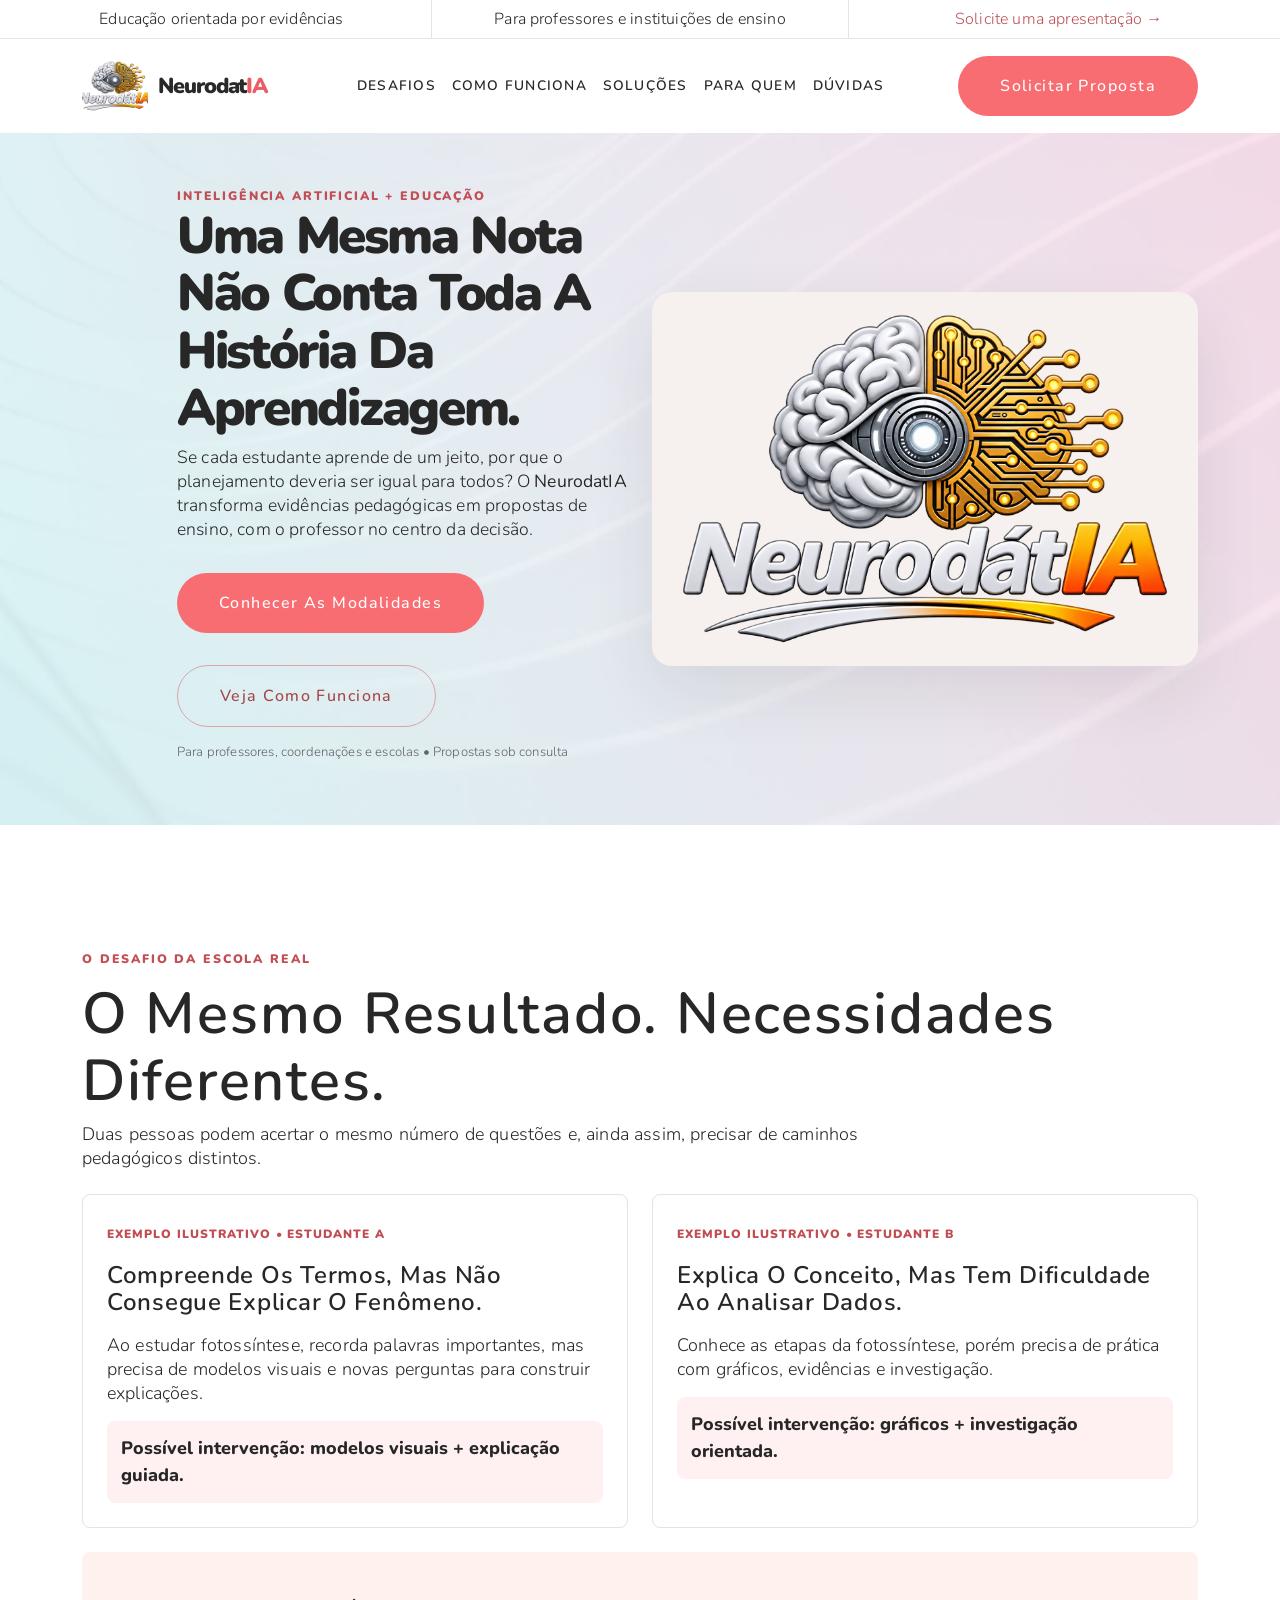
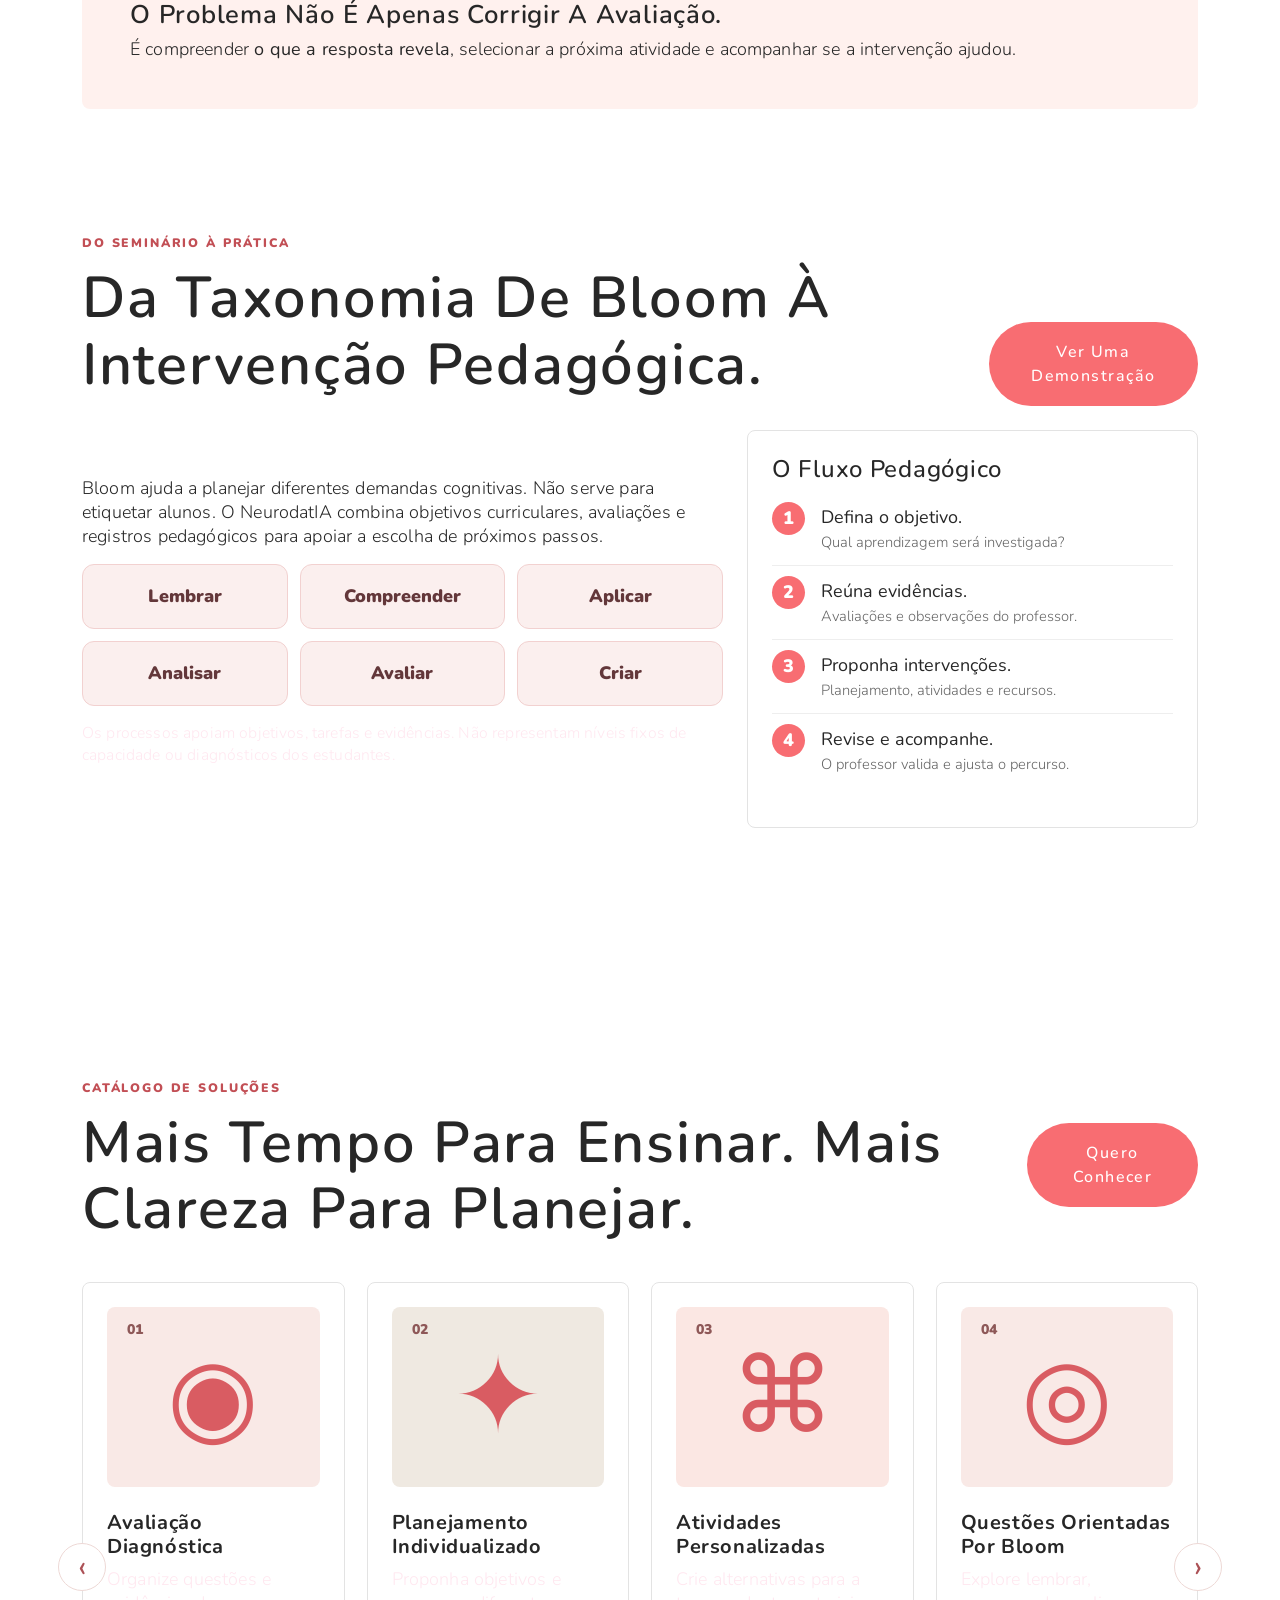
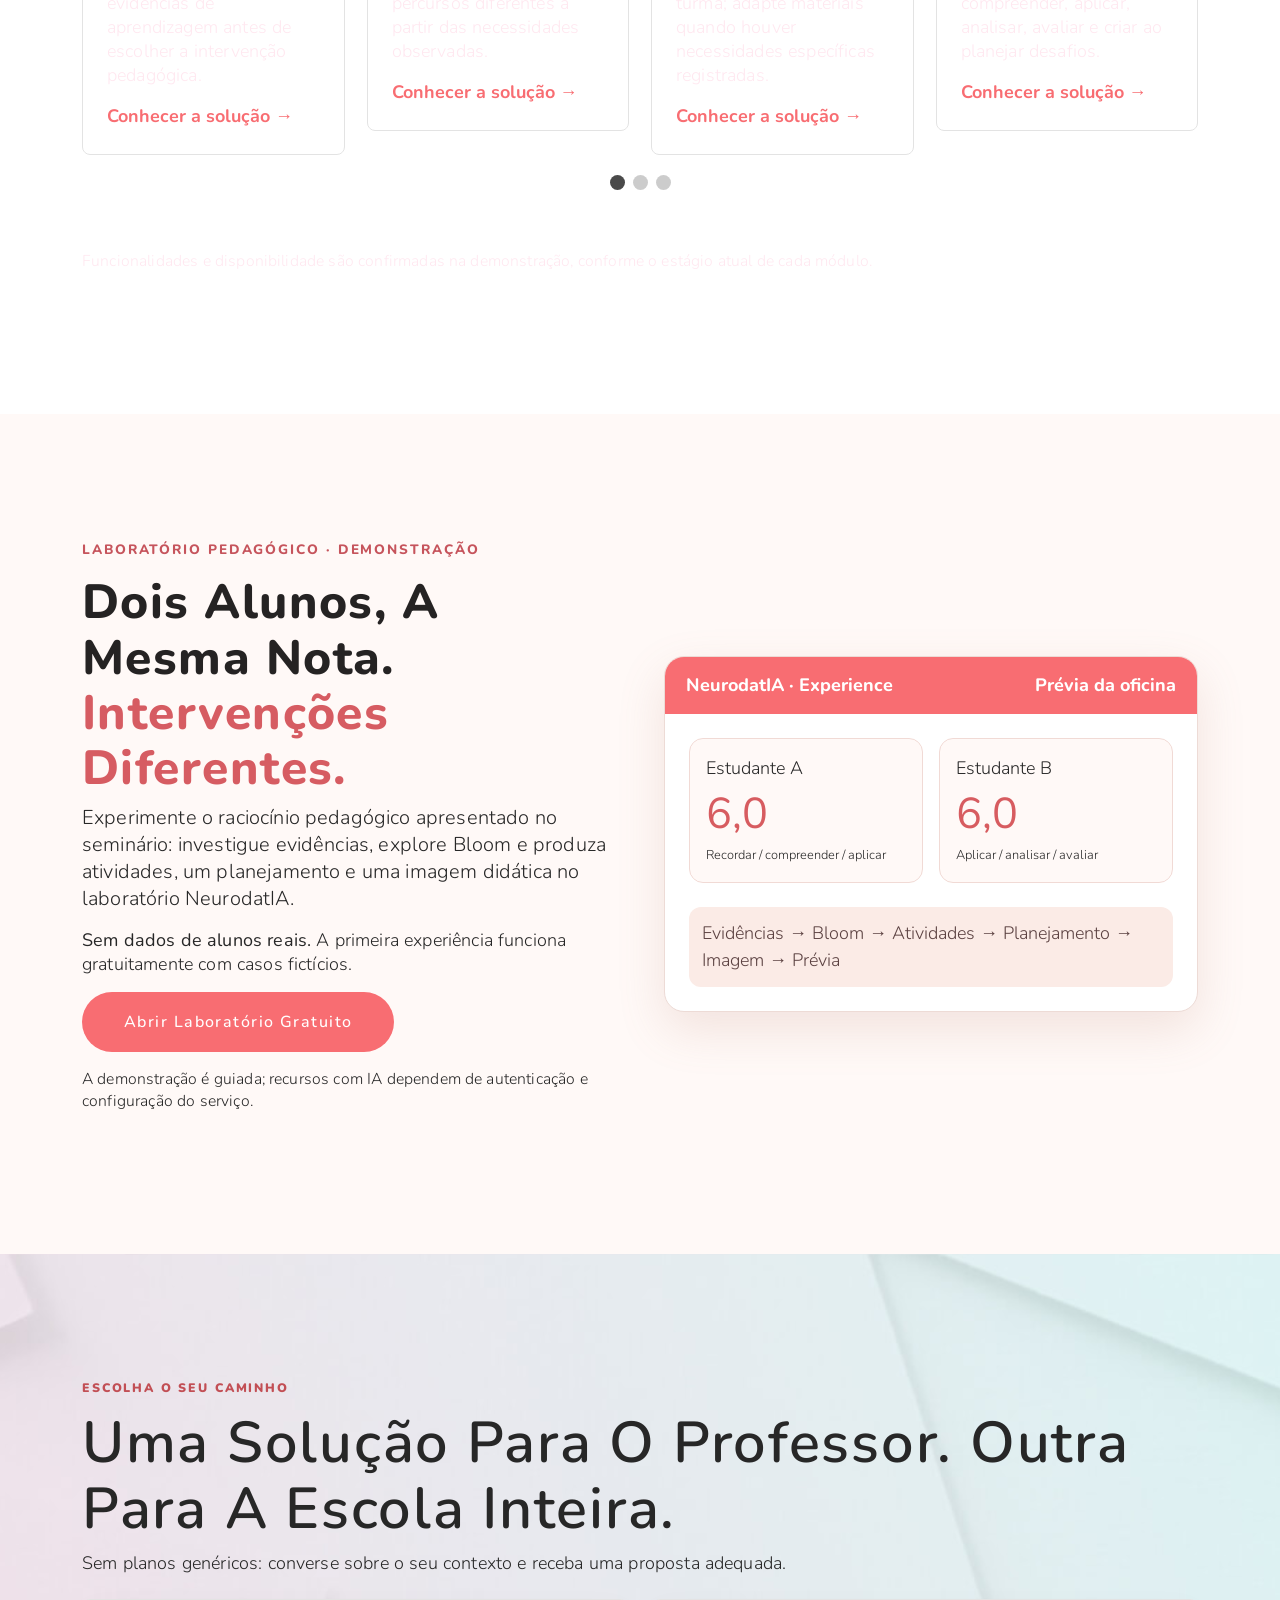
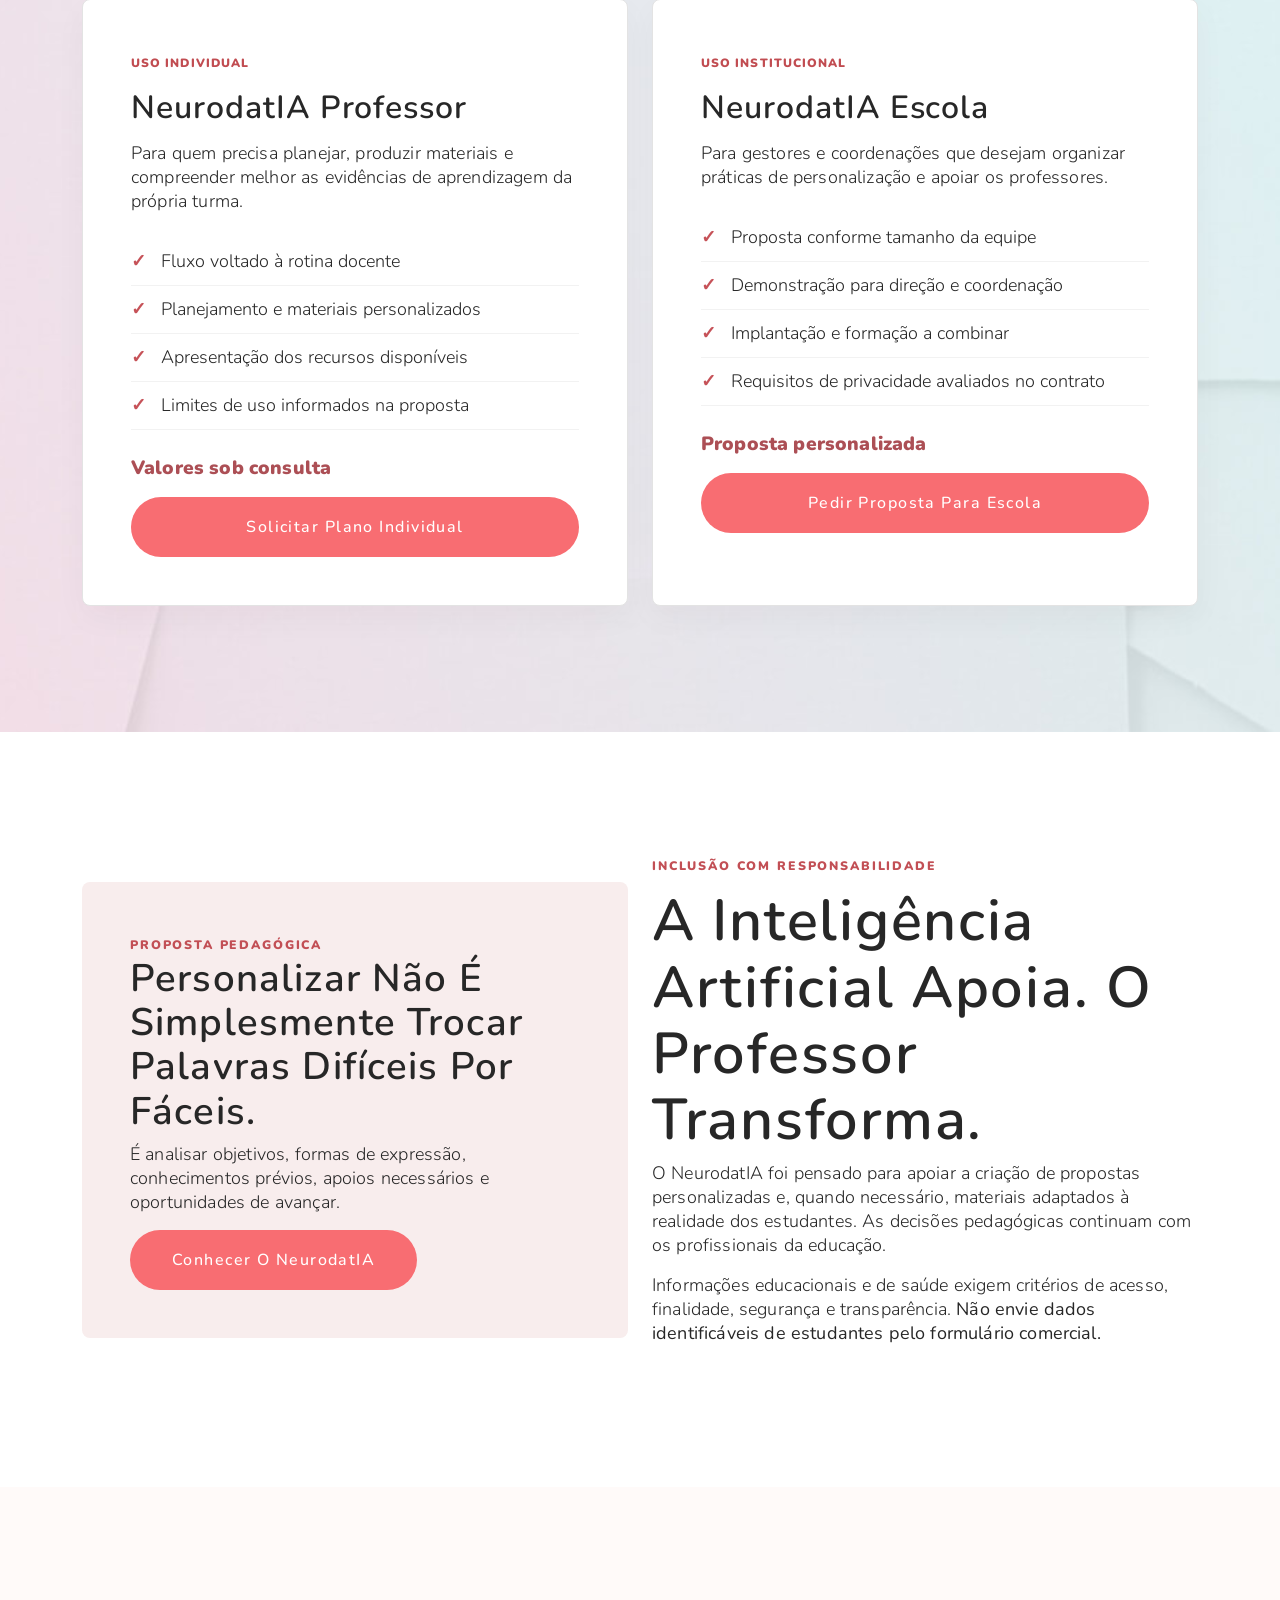
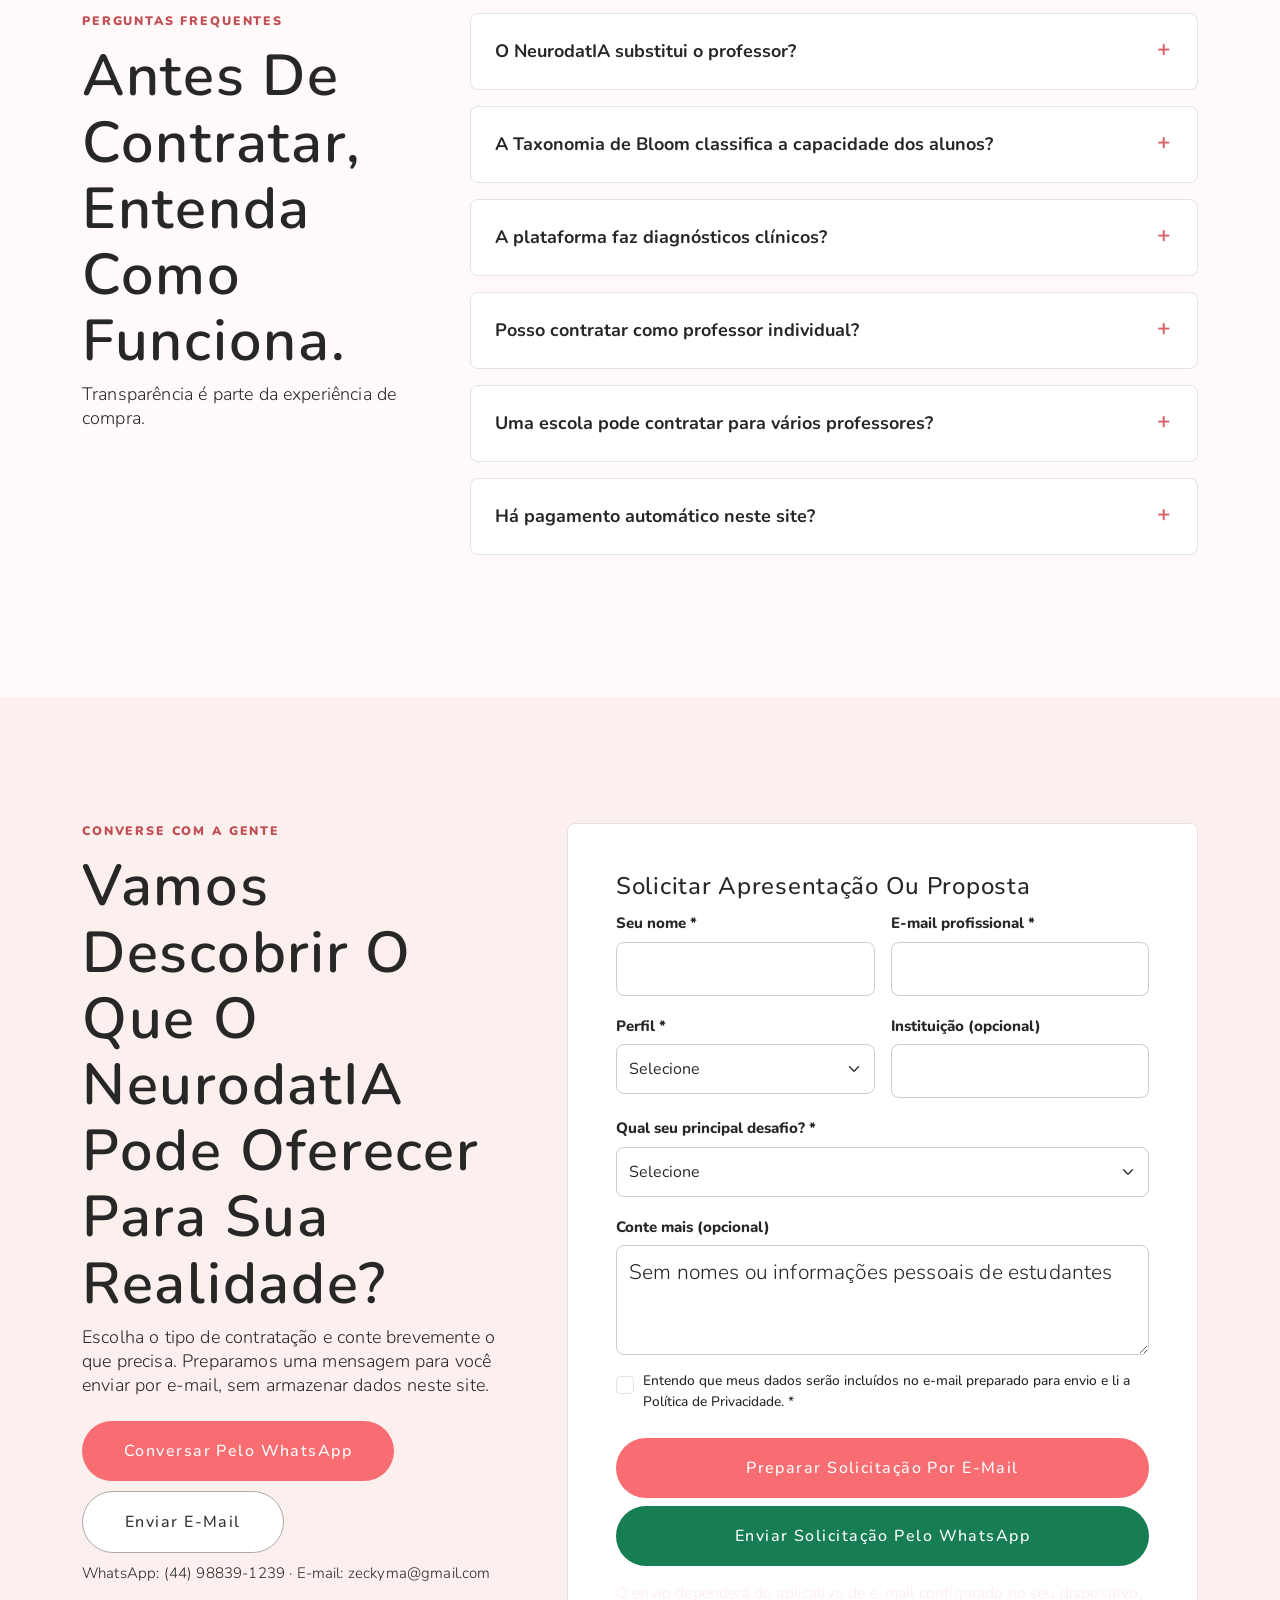
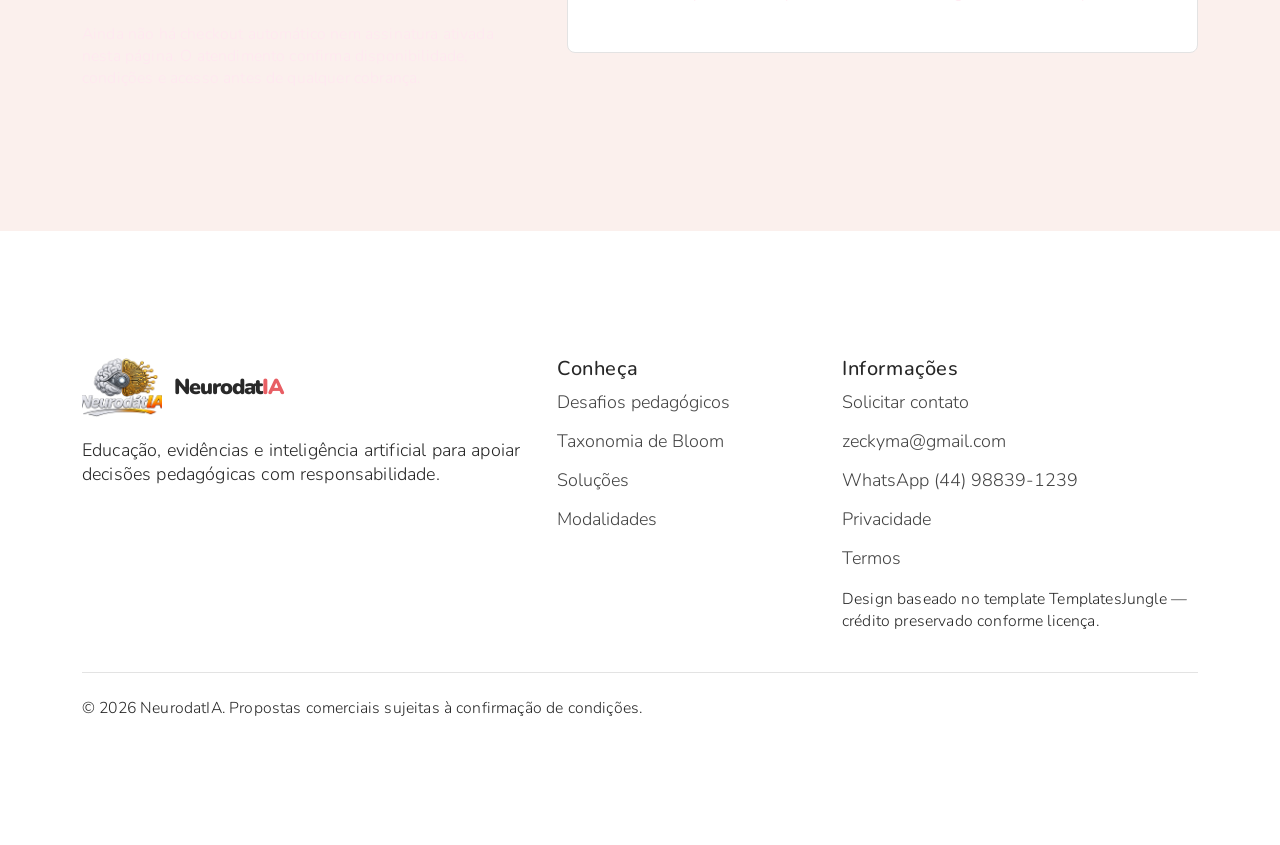
==== commit 0a397323: "Add files via upload" ====
--- a/index.html
+++ b/index.html
@@ -14,7 +14,7 @@
 <link rel="stylesheet" href="https://cdn.jsdelivr.net/npm/swiper@9/swiper-bundle.min.css"><link rel="stylesheet" href="style.css"><link rel="stylesheet" href="neurodatia.css">
 <script type="application/ld+json">{"@context": "https://schema.org", "@type": "SoftwareApplication", "name": "NeurodatIA", "applicationCategory": "EducationalApplication", "operatingSystem": "Web", "description": "Plataforma educacional de apoio ao planejamento individualizado, avaliações diagnósticas e atividades personalizadas com mediação docente.", "url": "https://zeckascencio.github.io/sitevendaneurodatia/", "inLanguage": "pt-BR", "image": "https://zeckascencio.github.io/sitevendaneurodatia/images/neurodatia-logo-transparente.png"}</script>
 <link rel="stylesheet" href="experience-home.css">
-</head><body>
+<style>.contact-direct{display:flex;flex-wrap:wrap;align-items:center;gap:10px;margin:24px 0}.contact-details{width:100%;font-size:.94rem}.contact-secondary{background:#fff!important;color:#34343a!important;border:1px solid #aaa!important}.contact-whatsapp{background:#177d53!important;color:white!important}</style></head><body>
 <svg style="display: none;" xmlns="http://www.w3.org/2000/svg">
 <symbol id="search" viewbox="0 0 24 24" xmlns="http://www.w3.org/2000/symbolsvg">
 <path clip-rule="evenodd" d="M11.5 2.75a8.75 8.75 0 1 0 0 17.5a8.75 8.75 0 0 0 0-17.5M1.25 11.5c0-5.66 4.59-10.25 10.25-10.25S21.75 5.84 21.75 11.5c0 2.56-.939 4.902-2.491 6.698l3.271 3.272a.75.75 0 1 1-1.06 1.06l-3.272-3.271A10.21 10.21 0 0 1 11.5 21.75c-5.66 0-10.25-4.59-10.25-10.25" fill="currentColor" fill-rule="evenodd"></path>
@@ -116,8 +116,8 @@
 <section id="planos" class="padding-large offer-section" style="background-image:url(images/banner-image-bg-1.jpg);background-size:cover;background-position:center"><div class="container"><div class="section-title mb-4"><p class="eyebrow">ESCOLHA O SEU CAMINHO</p><h2>Uma solução para o professor. Outra para a escola inteira.</h2><p>Sem planos genéricos: converse sobre o seu contexto e receba uma proposta adequada.</p></div><div class="row g-4"><div class="col-lg-6"><article class="pricing-card bg-white border rounded-3 p-4 p-md-5 h-100"><span class="plan-label">USO INDIVIDUAL</span><h3>NeurodatIA Professor</h3><p>Para quem precisa planejar, produzir materiais e compreender melhor as evidências de aprendizagem da própria turma.</p><ul class="plan-list"><li>Fluxo voltado à rotina docente</li><li>Planejamento e materiais personalizados</li><li>Apresentação dos recursos disponíveis</li><li>Limites de uso informados na proposta</li></ul><p class="plan-price">Valores sob consulta</p><a class="btn w-100" href="#contato" data-select-audience="professor">Solicitar plano individual</a></article></div><div class="col-lg-6"><article class="pricing-card bg-white border rounded-3 p-4 p-md-5 h-100"><span class="plan-label">USO INSTITUCIONAL</span><h3>NeurodatIA Escola</h3><p>Para gestores e coordenações que desejam organizar práticas de personalização e apoiar os professores.</p><ul class="plan-list"><li>Proposta conforme tamanho da equipe</li><li>Demonstração para direção e coordenação</li><li>Implantação e formação a combinar</li><li>Requisitos de privacidade avaliados no contrato</li></ul><p class="plan-price">Proposta personalizada</p><a class="btn w-100" href="#contato" data-select-audience="escola">Pedir proposta para escola</a></article></div></div></div></section>
 <section id="inclusao" class="padding-large"><div class="container"><div class="row align-items-center g-4"><div class="col-lg-6"><div class="editorial-card rounded-3 p-5"><span class="eyebrow">PROPOSTA PEDAGÓGICA</span><h2>Personalizar não é simplesmente trocar palavras difíceis por fáceis.</h2><p>É analisar objetivos, formas de expressão, conhecimentos prévios, apoios necessários e oportunidades de avançar.</p><a class="btn" href="#contato">Conhecer o NeurodatIA</a></div></div><div class="col-lg-6"><p class="eyebrow">INCLUSÃO COM RESPONSABILIDADE</p><h2>A inteligência artificial apoia. O professor transforma.</h2><p>O NeurodatIA foi pensado para apoiar a criação de propostas personalizadas e, quando necessário, materiais adaptados à realidade dos estudantes. As decisões pedagógicas continuam com os profissionais da educação.</p><p>Informações educacionais e de saúde exigem critérios de acesso, finalidade, segurança e transparência. <strong>Não envie dados identificáveis de estudantes pelo formulário comercial.</strong></p></div></div></div></section>
 <section id="faq" class="padding-large faq-section"><div class="container"><div class="row g-5"><div class="col-lg-4"><p class="eyebrow">PERGUNTAS FREQUENTES</p><h2>Antes de contratar, entenda como funciona.</h2><p>Transparência é parte da experiência de compra.</p></div><div class="col-lg-8"><details class="faq-item border rounded-3 p-4 mb-3"><summary class="fw-bold">O NeurodatIA substitui o professor?</summary><p class="mt-3 mb-0">Não. A ferramenta organiza informações e sugere materiais, mas cabe ao professor revisar, ajustar e decidir o uso pedagógico.</p></details><details class="faq-item border rounded-3 p-4 mb-3"><summary class="fw-bold">A Taxonomia de Bloom classifica a capacidade dos alunos?</summary><p class="mt-3 mb-0">Não. Bloom descreve processos cognitivos usados para planejar objetivos, perguntas e atividades. Não é um rótulo fixo para estudantes.</p></details><details class="faq-item border rounded-3 p-4 mb-3"><summary class="fw-bold">A plataforma faz diagnósticos clínicos?</summary><p class="mt-3 mb-0">Não. Informações de laudos, quando aplicáveis e tratadas legitimamente, servem como contexto pedagógico; o sistema não emite diagnósticos clínicos.</p></details><details class="faq-item border rounded-3 p-4 mb-3"><summary class="fw-bold">Posso contratar como professor individual?</summary><p class="mt-3 mb-0">Você pode solicitar uma proposta individual. As condições de acesso e limites de utilização são apresentados antes de qualquer contratação.</p></details><details class="faq-item border rounded-3 p-4 mb-3"><summary class="fw-bold">Uma escola pode contratar para vários professores?</summary><p class="mt-3 mb-0">Sim, é possível solicitar uma proposta institucional com dimensionamento, implantação e suporte definidos em conjunto.</p></details><details class="faq-item border rounded-3 p-4 mb-3"><summary class="fw-bold">Há pagamento automático neste site?</summary><p class="mt-3 mb-0">Ainda não. A página recebe solicitações de contratação. A cobrança automática só será disponibilizada após configurar um provedor de pagamento e liberar os acessos contratados.</p></details></div></div></div></section>
-<section id="contato" class="padding-large lead-section"><div class="container"><div class="row g-5 align-items-start"><div class="col-lg-5"><p class="eyebrow">CONVERSE COM A GENTE</p><h2>Vamos descobrir o que o NeurodatIA pode oferecer para sua realidade?</h2><p>Escolha o tipo de contratação e conte brevemente o que precisa. Preparamos uma mensagem para você enviar por e-mail, sem armazenar dados neste site.</p><p class="small text-secondary">Ainda não há checkout automático nem assinatura ativada nesta página. O atendimento confirma disponibilidade, condições e acesso antes de qualquer cobrança.</p></div><div class="col-lg-7"><form id="leadForm" class="lead-form border rounded-3 p-4 p-md-5 bg-white" novalidate><h3 class="h4">Solicitar apresentação ou proposta</h3><div class="row g-3"><div class="col-md-6"><label for="leadName">Seu nome *</label><input class="form-control" id="leadName" name="nome" required minlength="2" autocomplete="name"></div><div class="col-md-6"><label for="leadEmail">E-mail profissional *</label><input class="form-control" id="leadEmail" name="email" type="email" required autocomplete="email"></div><div class="col-md-6"><label for="leadType">Perfil *</label><select class="form-select" id="leadType" name="perfil" required><option value="">Selecione</option><option value="professor">Professor individual</option><option value="escola">Escola / Coordenação</option><option value="rede">Rede de ensino</option></select></div><div class="col-md-6"><label for="leadSchool">Instituição (opcional)</label><input class="form-control" id="leadSchool" name="instituicao" autocomplete="organization"></div><div class="col-12"><label for="leadNeed">Qual seu principal desafio? *</label><select class="form-select" id="leadNeed" name="desafio" required><option value="">Selecione</option><option>Avaliação e acompanhamento da aprendizagem</option><option>Planejamento individualizado</option><option>Atividades personalizadas ou adaptadas</option><option>Implantação institucional</option><option>Quero conhecer todas as possibilidades</option></select></div><div class="col-12"><label for="leadMsg">Conte mais (opcional)</label><textarea class="form-control" rows="3" id="leadMsg" name="mensagem" maxlength="600" placeholder="Sem nomes ou informações pessoais de estudantes"></textarea></div><div class="col-12"><div class="form-check"><input class="form-check-input" type="checkbox" id="leadConsent" required><label class="form-check-label" for="leadConsent">Entendo que meus dados serão incluídos no e-mail preparado para envio e li a <a href="privacidade.html">Política de Privacidade</a>. *</label></div></div><div class="col-12"><button class="btn w-100" type="submit">Preparar solicitação por e-mail</button><p id="leadFeedback" class="small mt-3 mb-0" role="status" aria-live="polite"></p><p class="small text-secondary mt-2 mb-0">O envio dependerá do aplicativo de e-mail configurado no seu dispositivo.</p></div></div></form></div></div></div></section>
+<section id="contato" class="padding-large lead-section"><div class="container"><div class="row g-5 align-items-start"><div class="col-lg-5"><p class="eyebrow">CONVERSE COM A GENTE</p><h2>Vamos descobrir o que o NeurodatIA pode oferecer para sua realidade?</h2><p>Escolha o tipo de contratação e conte brevemente o que precisa. Preparamos uma mensagem para você enviar por e-mail, sem armazenar dados neste site.</p><div class="contact-direct" aria-label="Canais de atendimento comercial"><a class="btn" href="https://wa.me/5544988391239?text=Ol%C3%A1%21%20Tenho%20interesse%20no%20NeurodatIA%20e%20gostaria%20de%20conhecer%20os%20planos." target="_blank" rel="noopener noreferrer" aria-label="Conversar sobre o NeurodatIA pelo WhatsApp">Conversar pelo WhatsApp</a><a class="btn contact-secondary" href="mailto:zeckyma@gmail.com?subject=Interesse%20no%20NeurodatIA">Enviar e-mail</a><p class="contact-details">WhatsApp: <a href="https://wa.me/5544988391239" target="_blank" rel="noopener noreferrer">(44) 98839-1239</a><span aria-hidden="true"> · </span>E-mail: <a href="mailto:zeckyma@gmail.com">zeckyma@gmail.com</a></p></div><p class="small text-secondary">Ainda não há checkout automático nem assinatura ativada nesta página. O atendimento confirma disponibilidade, condições e acesso antes de qualquer cobrança.</p></div><div class="col-lg-7"><form id="leadForm" class="lead-form border rounded-3 p-4 p-md-5 bg-white" novalidate><h3 class="h4">Solicitar apresentação ou proposta</h3><div class="row g-3"><div class="col-md-6"><label for="leadName">Seu nome *</label><input class="form-control" id="leadName" name="nome" required minlength="2" autocomplete="name"></div><div class="col-md-6"><label for="leadEmail">E-mail profissional *</label><input class="form-control" id="leadEmail" name="email" type="email" required autocomplete="email"></div><div class="col-md-6"><label for="leadType">Perfil *</label><select class="form-select" id="leadType" name="perfil" required><option value="">Selecione</option><option value="professor">Professor individual</option><option value="escola">Escola / Coordenação</option><option value="rede">Rede de ensino</option></select></div><div class="col-md-6"><label for="leadSchool">Instituição (opcional)</label><input class="form-control" id="leadSchool" name="instituicao" autocomplete="organization"></div><div class="col-12"><label for="leadNeed">Qual seu principal desafio? *</label><select class="form-select" id="leadNeed" name="desafio" required><option value="">Selecione</option><option>Avaliação e acompanhamento da aprendizagem</option><option>Planejamento individualizado</option><option>Atividades personalizadas ou adaptadas</option><option>Implantação institucional</option><option>Quero conhecer todas as possibilidades</option></select></div><div class="col-12"><label for="leadMsg">Conte mais (opcional)</label><textarea class="form-control" rows="3" id="leadMsg" name="mensagem" maxlength="600" placeholder="Sem nomes ou informações pessoais de estudantes"></textarea></div><div class="col-12"><div class="form-check"><input class="form-check-input" type="checkbox" id="leadConsent" required><label class="form-check-label" for="leadConsent">Entendo que meus dados serão incluídos no e-mail preparado para envio e li a <a href="privacidade.html">Política de Privacidade</a>. *</label></div></div><div class="col-12"><button class="btn w-100" type="submit">Preparar solicitação por e-mail</button><button class="btn contact-whatsapp w-100 mt-2" type="button" id="leadWhatsApp">Enviar solicitação pelo WhatsApp</button><p id="leadFeedback" class="small mt-3 mb-0" role="status" aria-live="polite"></p><p class="small text-secondary mt-2 mb-0">O envio dependerá do aplicativo de e-mail configurado no seu dispositivo.</p></div></div></form></div></div></div></section>
 </main>
-<footer id="footer" class="padding-large"><div class="container"><div class="row g-4"><div class="col-lg-5"><a href="#inicio" class="footer-brand"><img src="images/neurodatia-logo-transparente.png" alt="Logo NeurodatIA" width="100" height="76" loading="lazy"><strong>Neurodat<span>IA</span></strong></a><p>Educação, evidências e inteligência artificial para apoiar decisões pedagógicas com responsabilidade.</p></div><div class="col-lg-3"><h3 class="h5">Conheça</h3><ul class="list-unstyled footer-links"><li><a href="#desafios">Desafios pedagógicos</a></li><li><a href="#metodo">Taxonomia de Bloom</a></li><li><a href="#solucoes">Soluções</a></li><li><a href="#planos">Modalidades</a></li></ul></div><div class="col-lg-4"><h3 class="h5">Informações</h3><ul class="list-unstyled footer-links"><li><a href="#contato">Solicitar contato</a></li><li><a href="privacidade.html">Privacidade</a></li><li><a href="termos.html">Termos</a></li></ul><p class="small">Design baseado no template <a href="https://templatesjungle.com/" rel="noopener noreferrer">TemplatesJungle</a> — crédito preservado conforme licença.</p></div></div><hr class="my-4"><p class="small mb-0">© <span id="currentYear">2026</span> NeurodatIA. Propostas comerciais sujeitas à confirmação de condições.</p></div></footer>
+<footer id="footer" class="padding-large"><div class="container"><div class="row g-4"><div class="col-lg-5"><a href="#inicio" class="footer-brand"><img src="images/neurodatia-logo-transparente.png" alt="Logo NeurodatIA" width="100" height="76" loading="lazy"><strong>Neurodat<span>IA</span></strong></a><p>Educação, evidências e inteligência artificial para apoiar decisões pedagógicas com responsabilidade.</p></div><div class="col-lg-3"><h3 class="h5">Conheça</h3><ul class="list-unstyled footer-links"><li><a href="#desafios">Desafios pedagógicos</a></li><li><a href="#metodo">Taxonomia de Bloom</a></li><li><a href="#solucoes">Soluções</a></li><li><a href="#planos">Modalidades</a></li></ul></div><div class="col-lg-4"><h3 class="h5">Informações</h3><ul class="list-unstyled footer-links"><li><a href="#contato">Solicitar contato</a></li><li><a href="mailto:zeckyma@gmail.com">zeckyma@gmail.com</a></li><li><a href="https://wa.me/5544988391239" target="_blank" rel="noopener noreferrer">WhatsApp (44) 98839-1239</a></li><li><a href="privacidade.html">Privacidade</a></li><li><a href="termos.html">Termos</a></li></ul><p class="small">Design baseado no template <a href="https://templatesjungle.com/" rel="noopener noreferrer">TemplatesJungle</a> — crédito preservado conforme licença.</p></div></div><hr class="my-4"><p class="small mb-0">© <span id="currentYear">2026</span> NeurodatIA. Propostas comerciais sujeitas à confirmação de condições.</p></div></footer>
 <script src="https://cdn.jsdelivr.net/npm/bootstrap@5.3.3/dist/js/bootstrap.bundle.min.js" defer></script><script src="https://cdn.jsdelivr.net/npm/swiper@9/swiper-bundle.min.js" defer></script><script src="config-comercial.js" defer></script><script src="neurodatia.js" defer></script>
 </body></html>
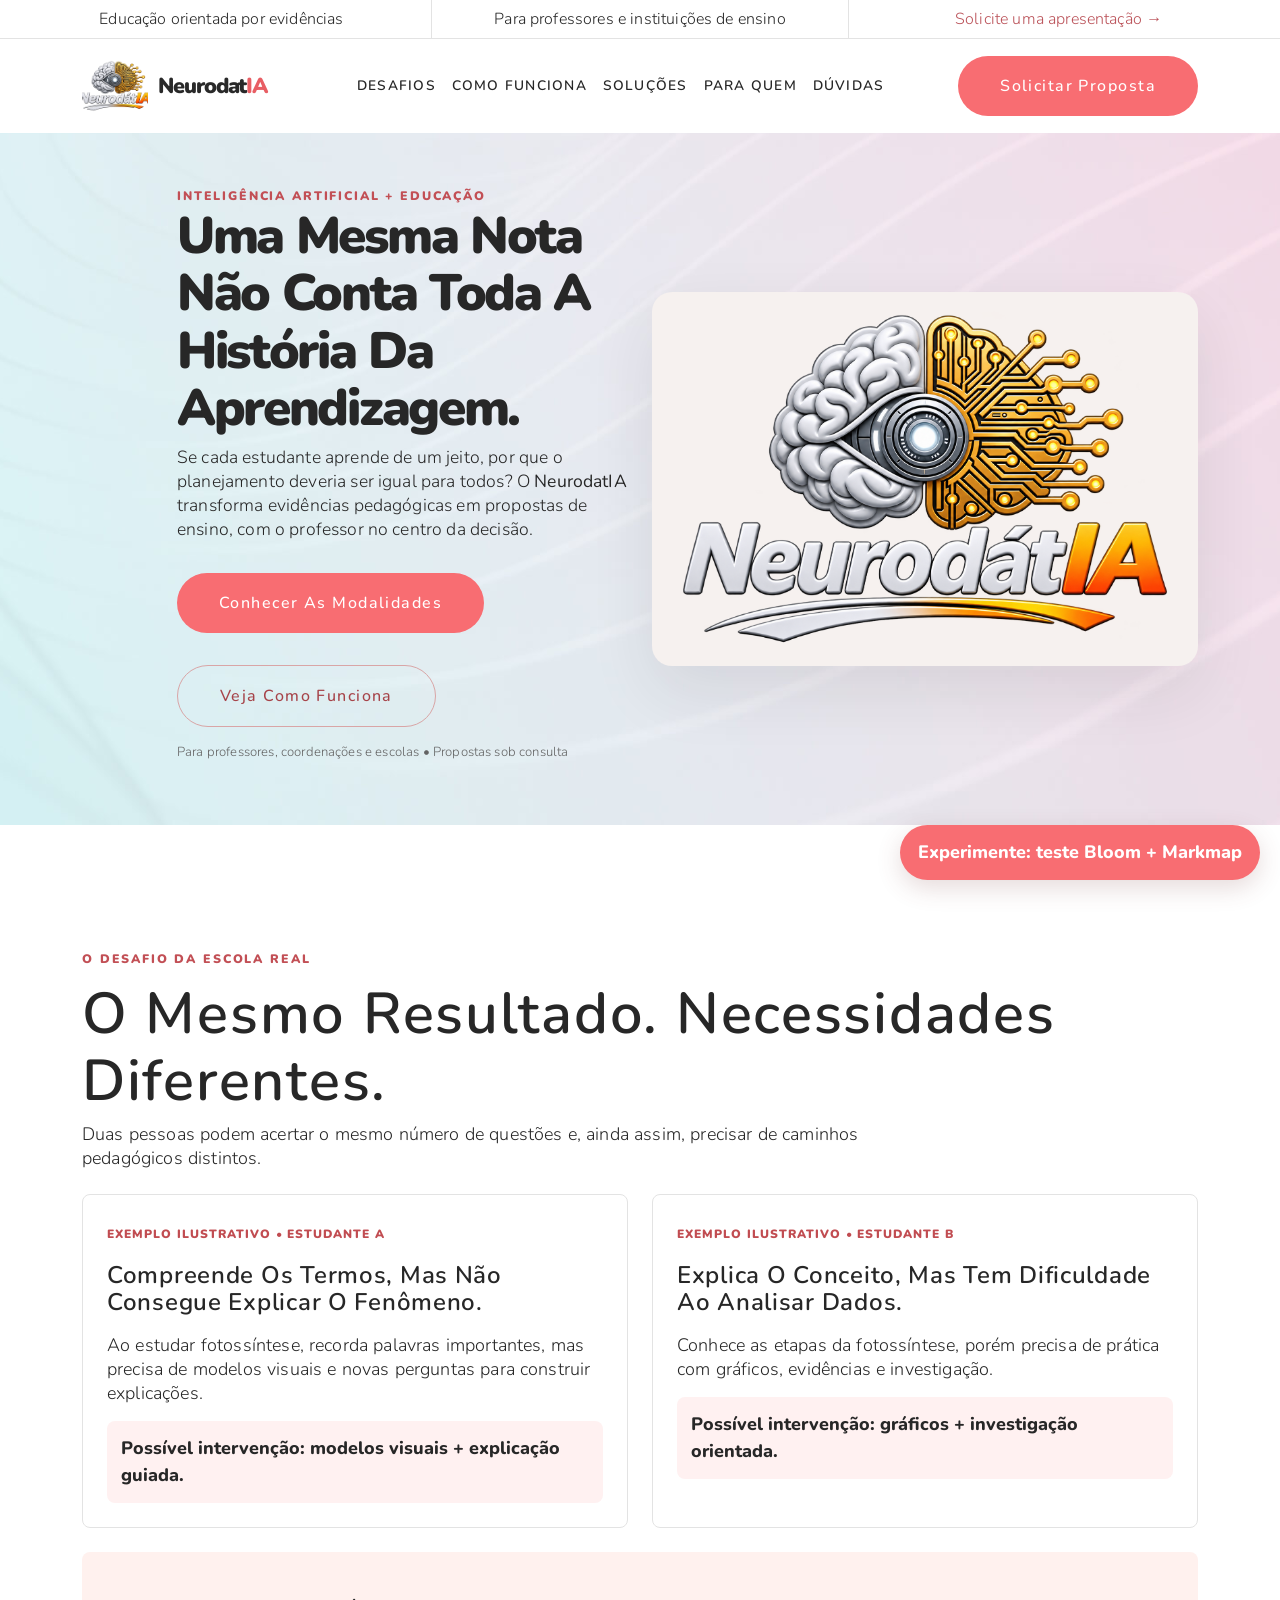
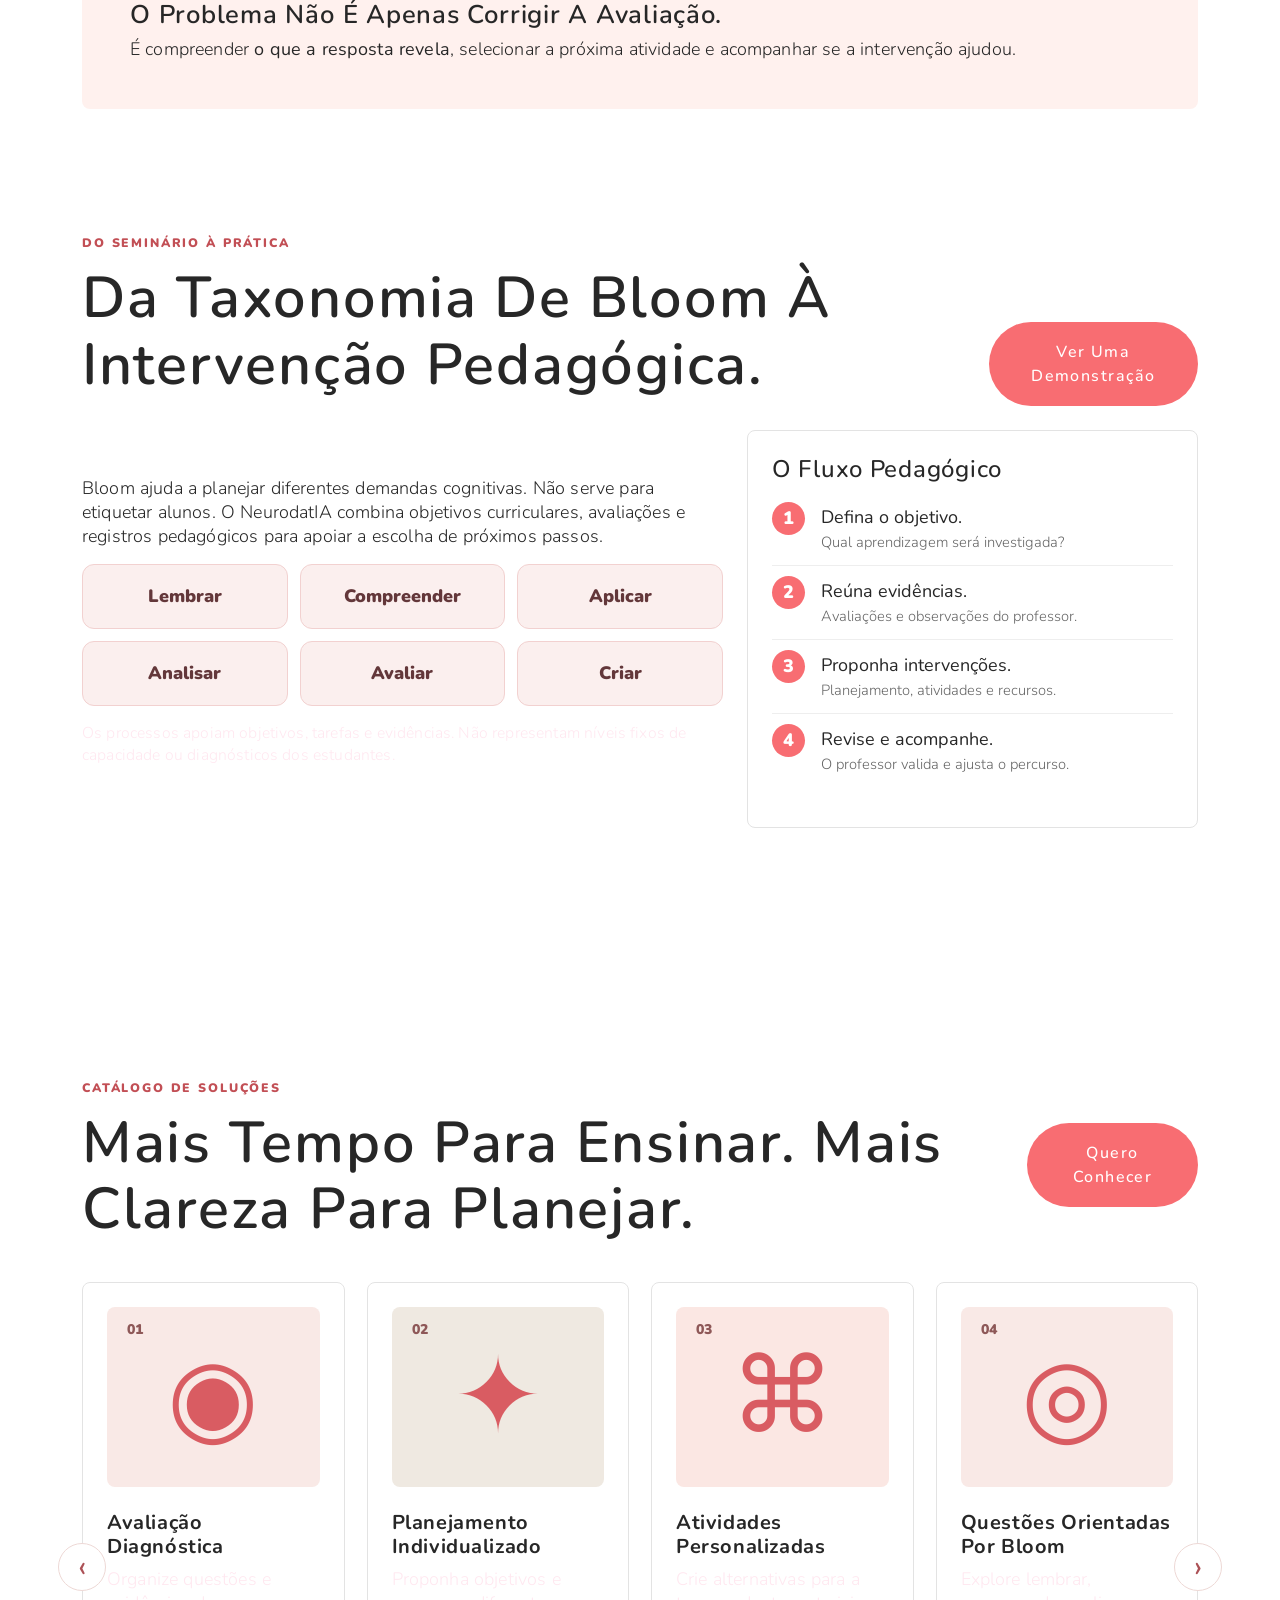
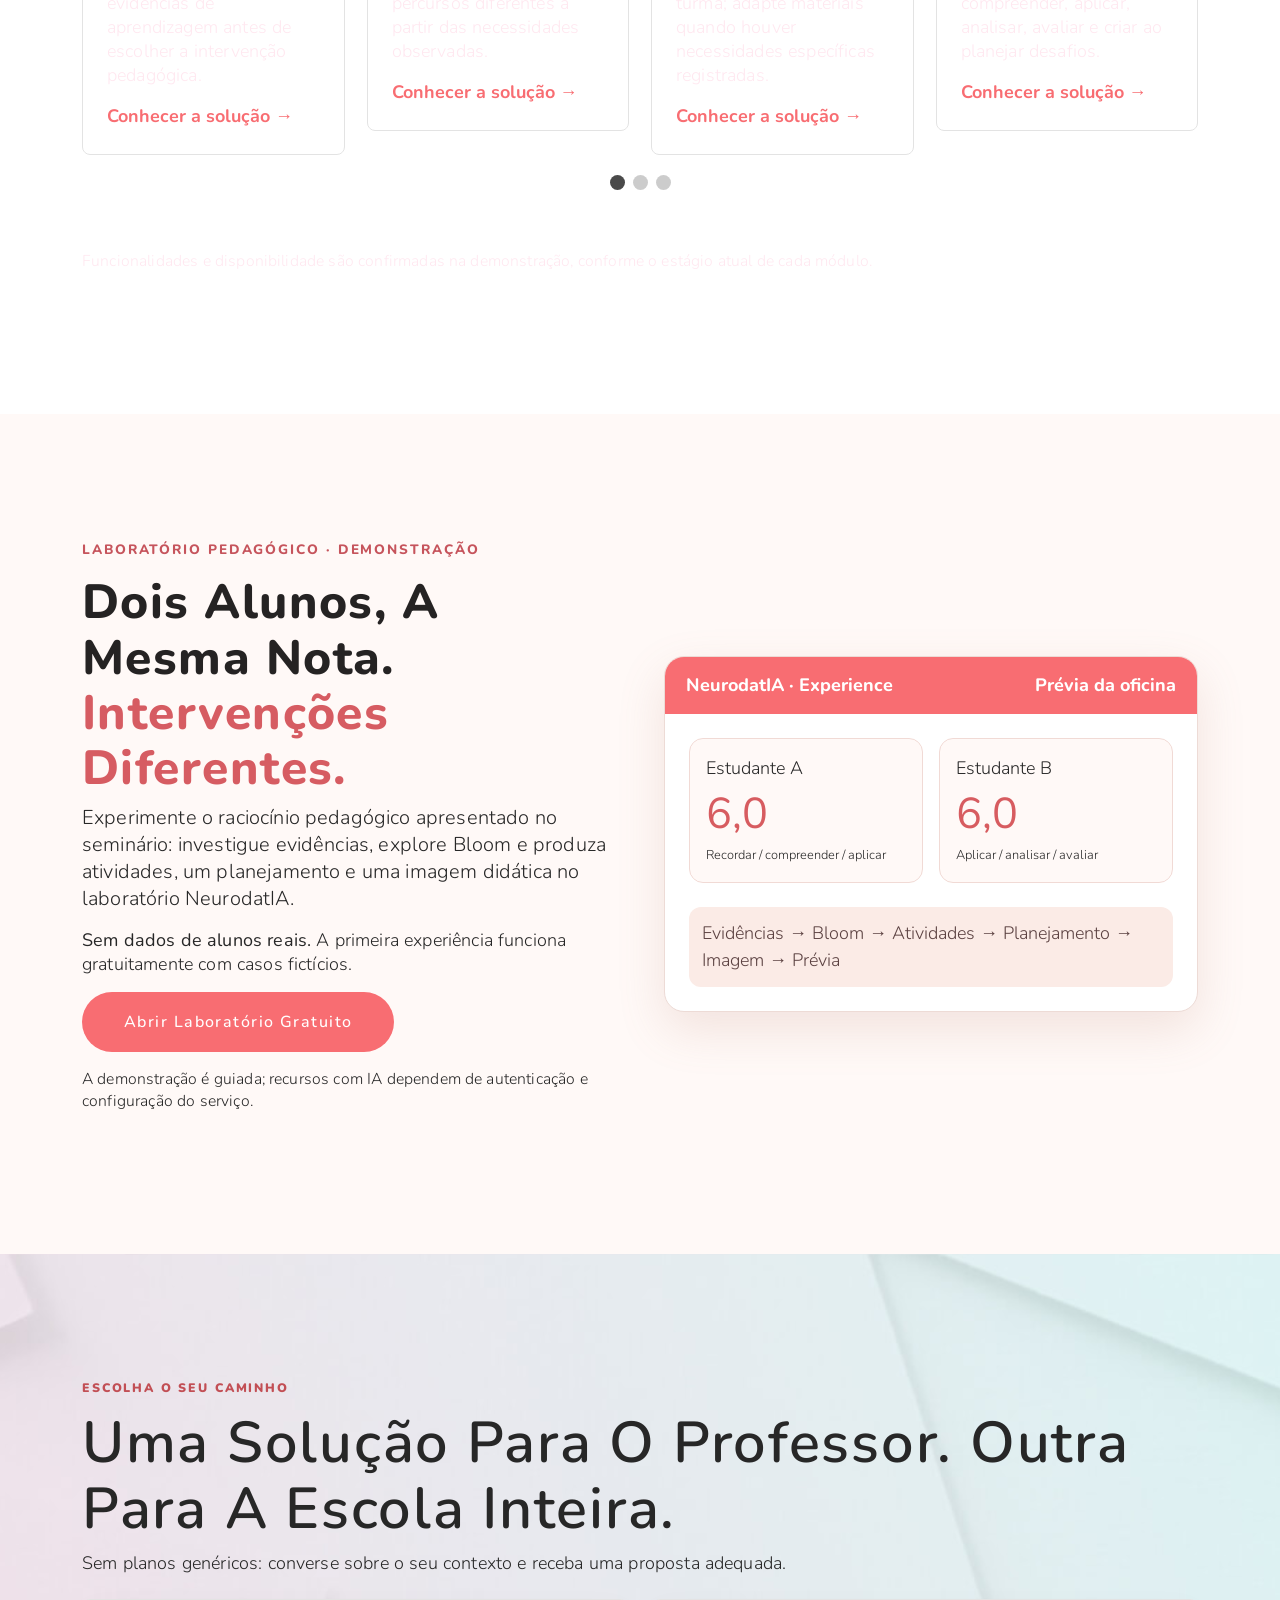
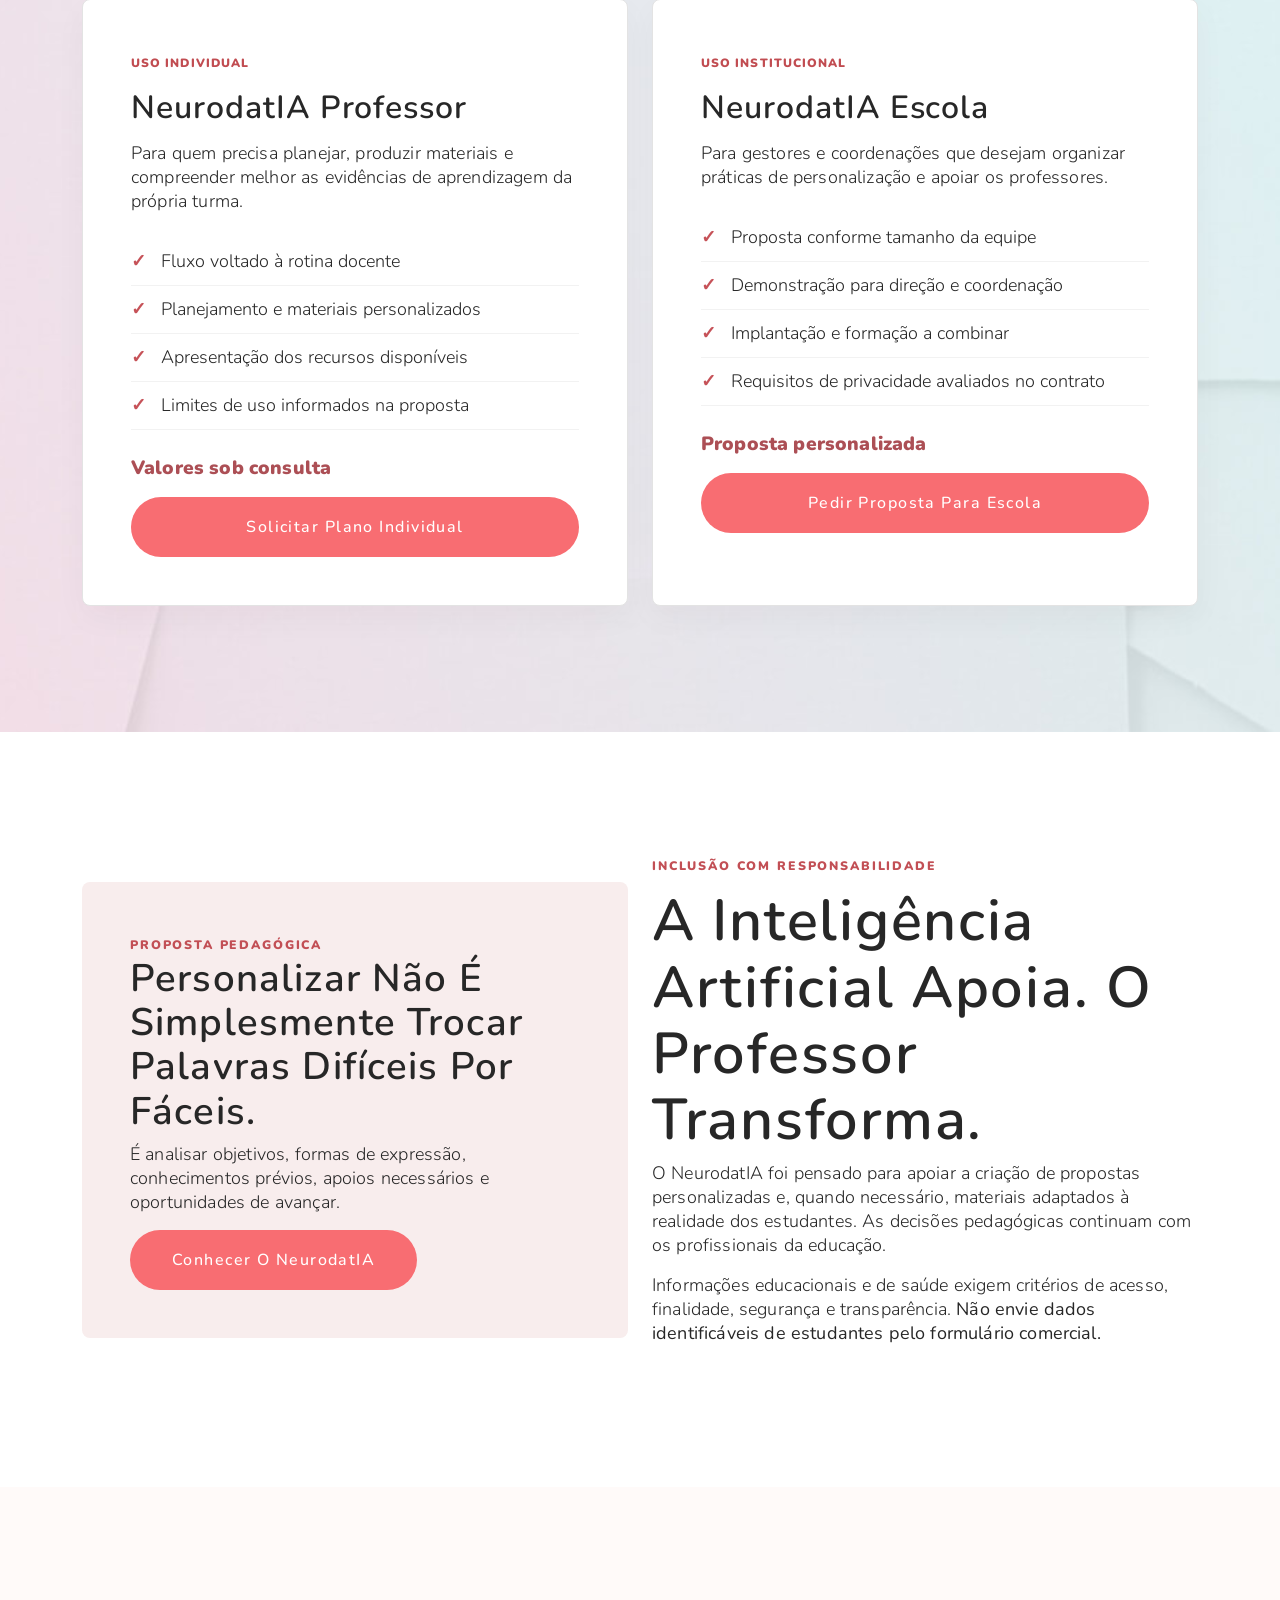
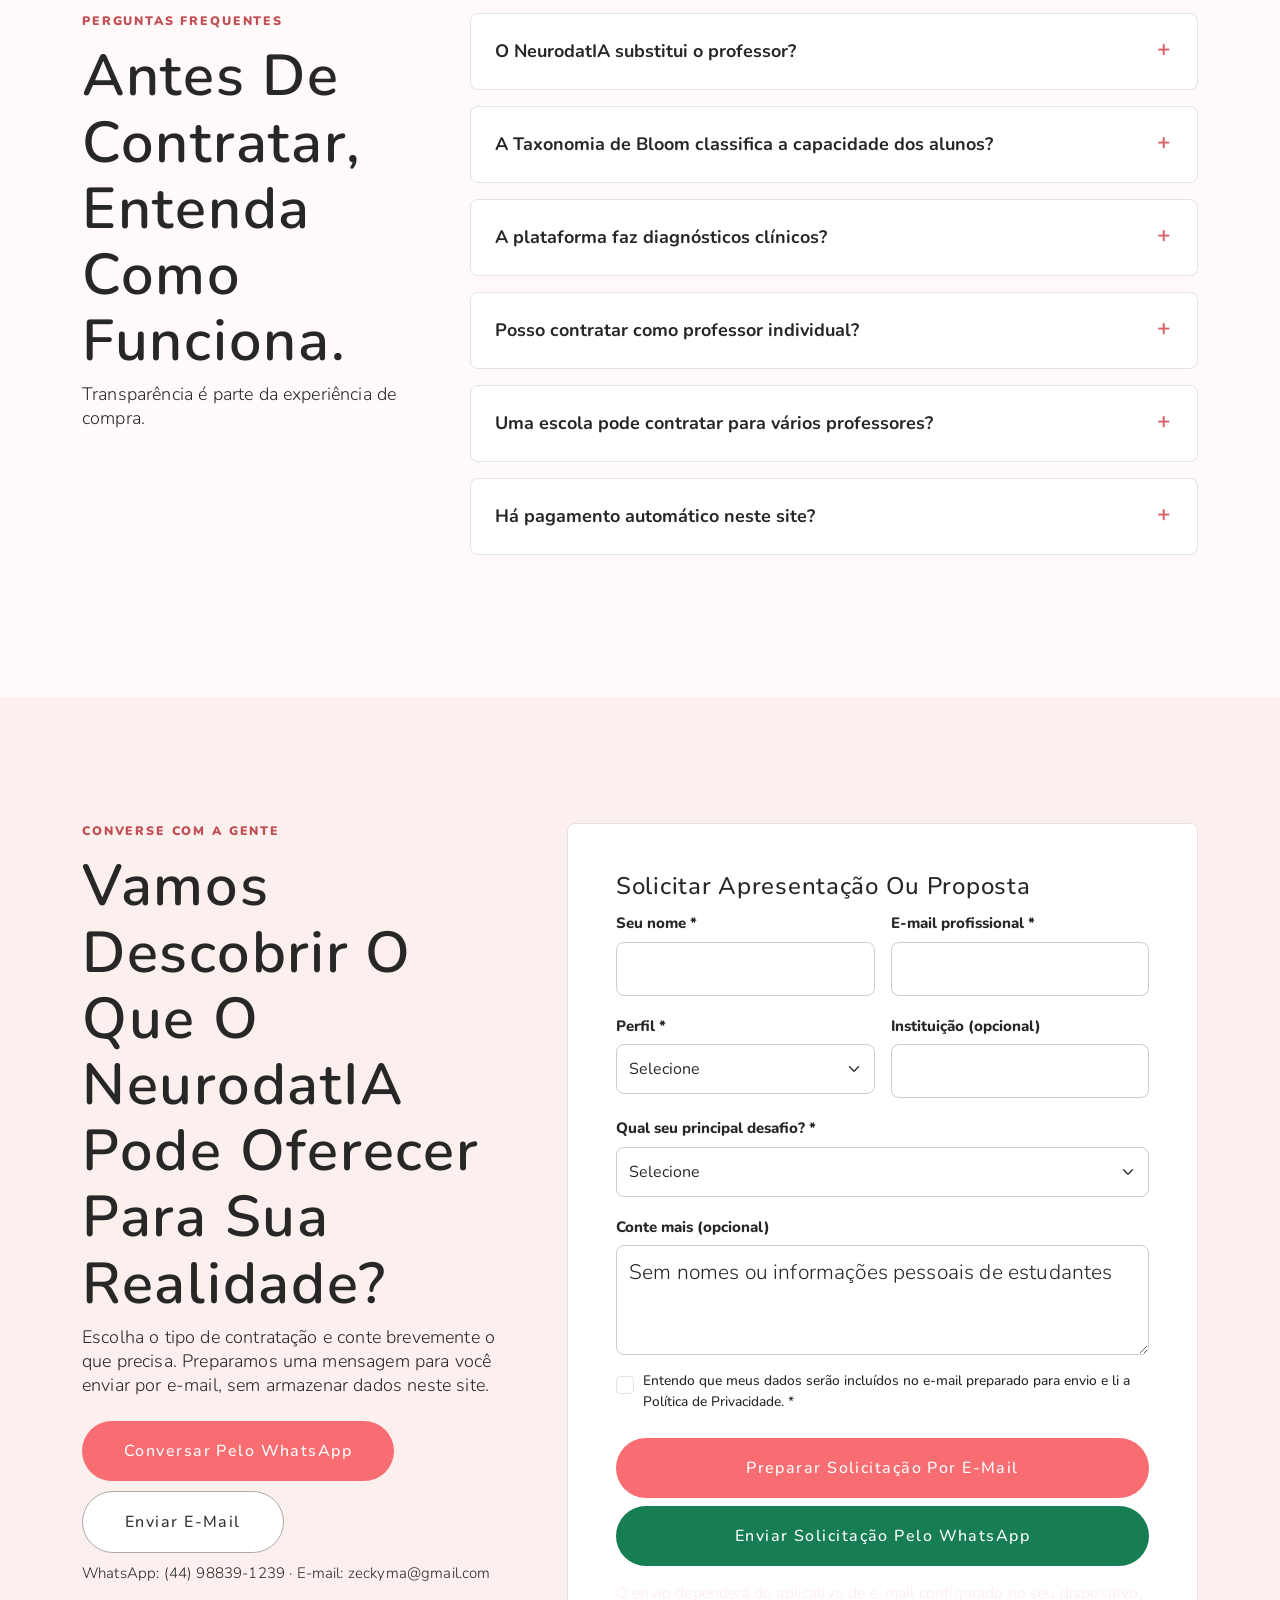
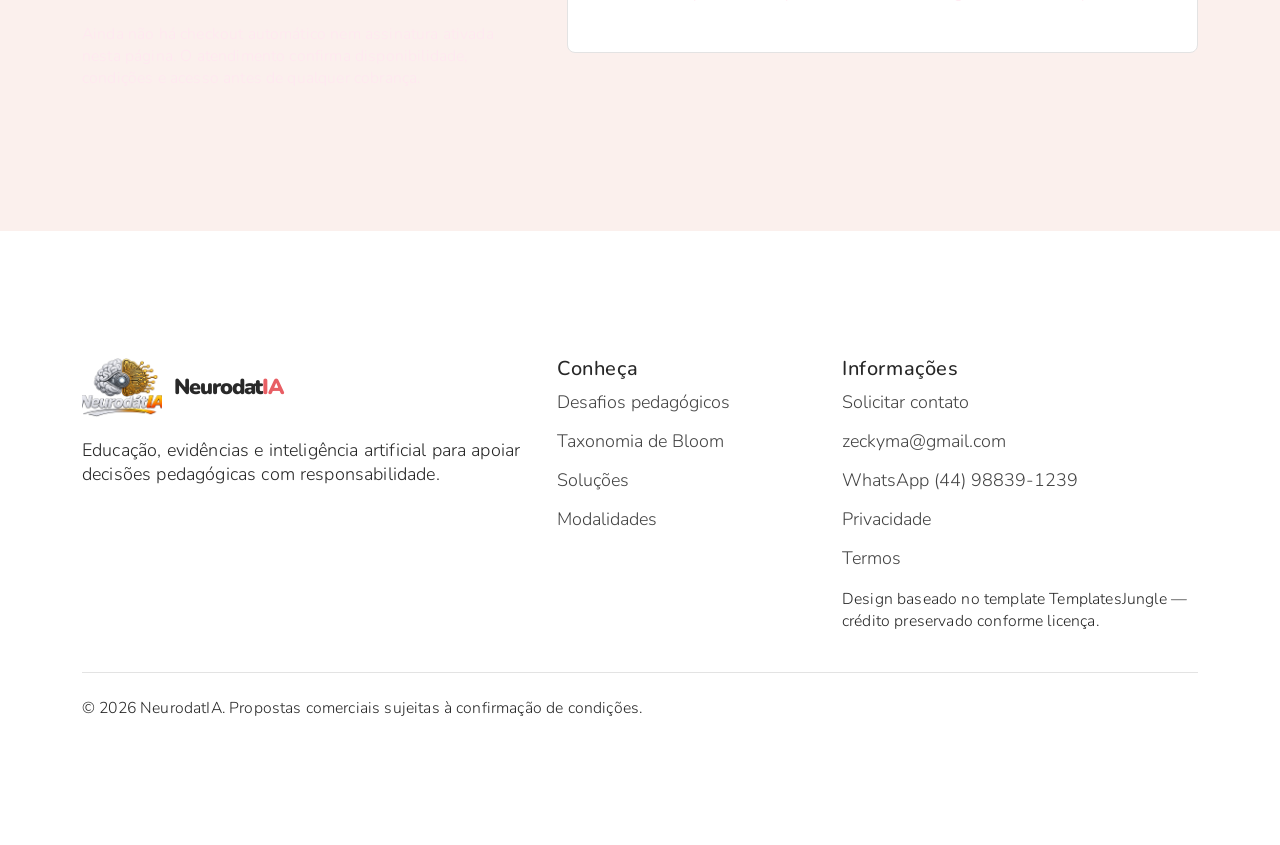
==== commit b422ddc1: "Add files via upload" ====
--- a/index.html
+++ b/index.html
@@ -120,4 +120,4 @@
 </main>
 <footer id="footer" class="padding-large"><div class="container"><div class="row g-4"><div class="col-lg-5"><a href="#inicio" class="footer-brand"><img src="images/neurodatia-logo-transparente.png" alt="Logo NeurodatIA" width="100" height="76" loading="lazy"><strong>Neurodat<span>IA</span></strong></a><p>Educação, evidências e inteligência artificial para apoiar decisões pedagógicas com responsabilidade.</p></div><div class="col-lg-3"><h3 class="h5">Conheça</h3><ul class="list-unstyled footer-links"><li><a href="#desafios">Desafios pedagógicos</a></li><li><a href="#metodo">Taxonomia de Bloom</a></li><li><a href="#solucoes">Soluções</a></li><li><a href="#planos">Modalidades</a></li></ul></div><div class="col-lg-4"><h3 class="h5">Informações</h3><ul class="list-unstyled footer-links"><li><a href="#contato">Solicitar contato</a></li><li><a href="mailto:zeckyma@gmail.com">zeckyma@gmail.com</a></li><li><a href="https://wa.me/5544988391239" target="_blank" rel="noopener noreferrer">WhatsApp (44) 98839-1239</a></li><li><a href="privacidade.html">Privacidade</a></li><li><a href="termos.html">Termos</a></li></ul><p class="small">Design baseado no template <a href="https://templatesjungle.com/" rel="noopener noreferrer">TemplatesJungle</a> — crédito preservado conforme licença.</p></div></div><hr class="my-4"><p class="small mb-0">© <span id="currentYear">2026</span> NeurodatIA. Propostas comerciais sujeitas à confirmação de condições.</p></div></footer>
 <script src="https://cdn.jsdelivr.net/npm/bootstrap@5.3.3/dist/js/bootstrap.bundle.min.js" defer></script><script src="https://cdn.jsdelivr.net/npm/swiper@9/swiper-bundle.min.js" defer></script><script src="config-comercial.js" defer></script><script src="neurodatia.js" defer></script>
-</body></html>+<div style="position:fixed;right:20px;bottom:20px;z-index:40"><a href="experience/diagnostico/" style="display:inline-block;background:#f86d72;color:#fff;padding:14px 18px;border-radius:28px;text-decoration:none;font-weight:800;box-shadow:0 8px 24px #7a3e3e30">Experimente: teste Bloom + Markmap</a></div></body></html>
